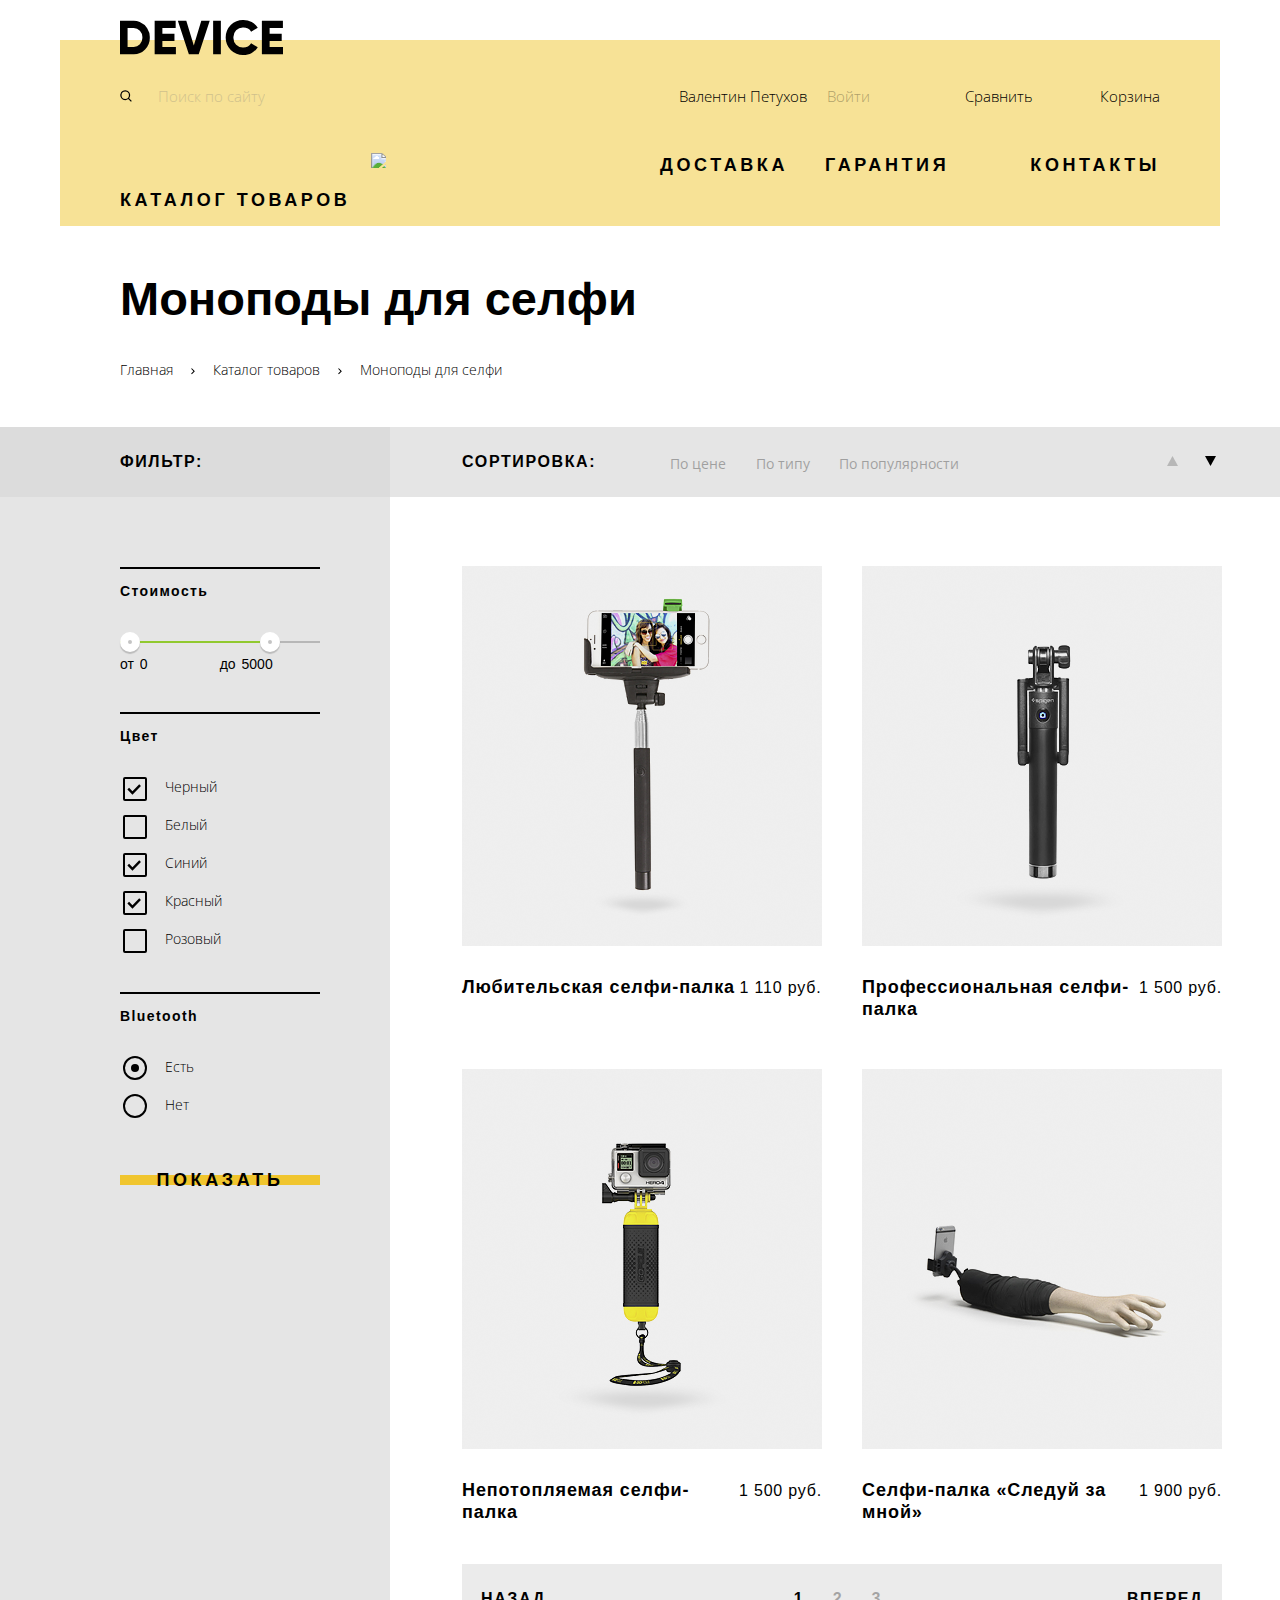
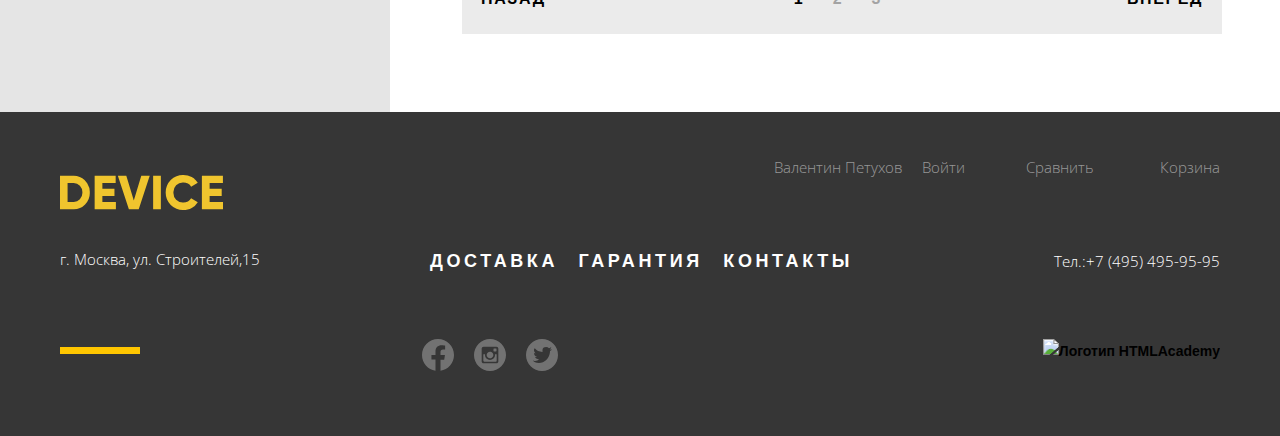
==== catalog.html @ bd1ec711 "Декоративные элементы" ====
<!DOCTYPE html>
<html class="page" lang="ru">
<head>
  <meta charset="UTF-8">
  <title>Catalog</title>
  <link href="https://fonts.googleapis.com/css2?family=Open+Sans:ital,wght@0,300;0,400;0,700;1,300&display=swap"
        rel="stylesheet">
  <link href="http://fonts.fontstorage.com/import/gilroy.css" rel="stylesheet">
  <link rel="stylesheet" href="css/normalize.css">
  <link rel="stylesheet" href="css/style.css">
</head>
<body class="body-page">
<header class="header">
  <a class="header-logo" href="index.html">
    <img class="header-logo-img" src="img/e-logo.svg" width="163" height="35" alt="Логотип магазина «Device»">
  </a>
  <div class="haeder-menu">
    <div class="search-form">
      <img src="img/search.svg" width="12" height="12" alt="">
      <input class="search-form-item text-sign" type="search" placeholder="Поиск по сайту">
    </div>
    <div class="menu-list">
      <a class="menu-link user-come text-sign" href="blank.html">
        <div class="user">
          <img class="header-link-input-pudding" src="img/user.svg" width="8" height="9" alt="">
          <div style="padding-right: 20px">Валентин Петухов</div>
          <div style="opacity: .3">Войти</div>
        </div>
      </a>
      <a class="menu-link compare text-sign" href="#">
        <img class="header-link-pudding" src="img/chart.svg" width="8" height="8" alt="">
        Сравнить
      </a>
      <a class="menu-link trash text-sign" href="#">
        <img class="header-link-pudding" src="img/trash.svg" width="10" height="10" alt="">
        Корзина
      </a>
    </div>
  </div>
  <nav class="nav-header">
    <div class="nav-header-list">
      <div class="navigation-drop-down">
        <div class="hover-drop-down">
          <a class="catalog" href="catalog.html">Каталог товаров</a>
          <input class="plus-image catalog-item" type="image" src="img/plus.svg" width="15" height="15" name="plus"
                 alt="plus button">
        </div>
      </div>
      <div class="navigation">
        <a class="nav-header-list-link delivery-item" href="#">Доставка</a>
        <a class="nav-header-list-link contacts-item" href="#">Гарантия</a>
        <a class="nav-header-list-link" href="#">Контакты</a>
      </div>
    </div>
  </nav>
  <ul class="header-catalog-menu" style="display: none">
    <li><a href="#" class="header-catalog-menu-link vr">Виртуальная реальность</a></li>
    <li><a href="catalog.html" class="header-catalog-menu-link mon-for-self">Моноподы для селфи</a></li>
    <li><a href="#" class="header-catalog-menu-link act-cam">Экшн-камеры</a></li>
    <li><a href="#" class="header-catalog-menu-link fit-br">Фитнес-браслеты</a></li>
    <li><a href="#" class="header-catalog-menu-link sm-cl">Умные часы</a></li>
    <li><a href="#" class="header-catalog-menu-link cuadr">Квадракоптеры</a></li>
  </ul>
</header>
<main>
  <h1 class="sub-title-catalog container">Моноподы для селфи</h1>
  <div class="container">
    <ul class="bread-crumbs">
      <li class="bread-crumbs-list">
        <a class="bread-crumbs-list-link" href="index.html">Главная</a>
      </li>
      <li class="bread-crumbs-list">
        <a class="bread-crumbs-list-link" href="catalog.html">Каталог товаров</a>
      </li>
      <li class="bread-crumbs-list">
        <a class="bread-crumbs-list-link" href="#">Моноподы для селфи</a>
      </li>
    </ul>
  </div>
  <div class="background-filters">
    <div class="filter-flex container">
      <div class="filter-size">
        <h2 class="title-filter">Фильтр:</h2>
      </div>
      <div class="sorting-button">
        <h2 class="title-sorting">СОРТИРОВКА:</h2>
        <div class="sorting">
          <div class="sorting-button-link">
            <button class="button-sorting-item" type="button">По цене</button>
          </div>
          <div class="sorting-button-link indents-sorting-item">
            <button class="button-sorting-item" type="button">По типу</button>
          </div>
          <div class="sorting-button-link">
            <button class="button-sorting-item" type="button">По популярности</button>
          </div>
        </div>
        <div class="button-sort">
          <input class="button-sort-item" type="image" src="img/icon-up-dir.svg" width="18" height="18"
                 name="icon-up-dir" alt="up">
          <input class="button-sort-item" type="image" src="img/icon-down-dir.svg" width="18" height="18"
                 name="icon-down-dir" alt="down">
        </div>
      </div>
    </div>
  </div>
  <div class="card-item">
    <div class="section-sorting container">
      <div class="filter-forms">
        <form method="get" action="https://echo.htmlacademy.ru">
          <fieldset class="filter-item range-style">
            <legend class="border-legend">Стоимость</legend>
            <div class="range-filter">
              <div class="range-controls">
                <div class="scale">
                  <div class="bar"></div>
                </div>
                <div class="toggle toggle-min"></div>
                <div class="toggle toggle-max"></div>
              </div>
              <div class="price-controls">
                <label class="min-price">
                  от <input type="number" name="min-price" value="0">
                </label>
                <label class="max-price">
                  до <input type="number" name="max-price" value="5000">
                </label>
              </div>
            </div>
          </fieldset>
          <fieldset class="filter-item checkbox-style">
            <legend class="border-legend">Цвет</legend>
            <ul class="filter-checkbox-items">
              <li class="filter-option filter-checkbox">
                <input class="visually-hidden filter-input-checkbox filter-input" type="checkbox" name="black"
                       id="filter-black" checked>
                <label class="text-filter-button" for="filter-black">Черный</label>
              </li>
              <li class="filter-option filter-checkbox">
                <input class="visually-hidden filter-input-checkbox filter-input" type="checkbox" name="white"
                       id="filter-white">
                <label class="text-filter-button" for="filter-white">Белый</label>
              </li>
              <li class="filter-option filter-checkbox">
                <input class="visually-hidden filter-input-checkbox filter-input" type="checkbox" name="blue"
                       id="filter-blue" checked>
                <label class="text-filter-button" for="filter-blue">Синий</label>
              </li>
              <li class="filter-option filter-checkbox">
                <input class="visually-hidden filter-input-checkbox filter-input" type="checkbox" name="red"
                       id="filter-red" checked>
                <label class="text-filter-button" for="filter-red">Красный</label>
              </li>
              <li class="filter-option filter-checkbox">
                <input class="visually-hidden filter-input-checkbox filter-input" type="checkbox" name="pink"
                       id="filter-pink">
                <label class="text-filter-button" for="filter-pink">Розовый</label>
              </li>
            </ul>
          </fieldset>
          <fieldset class="filter-item radio-button-style">
            <legend class="border-legend">Bluetooth</legend>
            <ul class="filter-radio-items">
              <li class="filter-option filter-radio">
                <input class="visually-hidden filter-input-radio filter-input" type="radio" name="bluetooth-group"
                       value="having" id="filter-have" checked>
                <label class="text-filter-button" for="filter-have">Есть</label>
              </li>
              <li class="filter-option filter-radio">
                <input class="visually-hidden filter-input-radio filter-input" type="radio" name="bluetooth-group"
                       value="no-having" id="filter-no-have">
                <label class="text-filter-button" for="filter-no-have">Нет</label>
              </li>
            </ul>
          </fieldset>
        </form>
        <button type="submit" class="button-form button" href>Показать</button>
      </div>
      <div>
        <div class="hover">
          <ul class="hover-list">
            <li class="hover-item">
              <div class="img-position">
                <p>
                  <img class="img-hover" src="img/hover1.png" width="360" height="380" alt="">
                </p>
                <div class="button-catalog-position">
                  <button class="button trash-catalog" type="button" name="trash">В корзину</button>
                  <button class="comprison" type="button" name="add-to-comparison">Добавить к сравнению</button>
                </div>
              </div>
              <a href="#">
                <div class="catalog-item-container">
                  <h3 class="hover-titel">Любительская селфи-палка</h3>
                  <span class="hover-price">1 110 руб.</span>
                </div>
              </a>
            </li>
            <li class="hover-item">
              <div class="img-position">
                <p>
                  <img class="img-hover" src="img/hover2.png" width="360" height="380" alt="">
                </p>
                <div class="button-catalog-position">
                  <button class="button trash-catalog" type="button" name="trash">В корзину</button>
                  <button class="comprison" type="button" name="add-to-comparison">Добавить к сравнению</button>
                </div>
              </div>
              <a href="#">
                <div class="catalog-item-container">
                  <h3 class="hover-titel">Профессиональная селфи-палка</h3>
                  <span class="hover-price">1 500 руб.</span>
                </div>
              </a>
            </li>
            <li class="hover-item">
              <div class="img-position">
                <p>
                  <img class="img-hover" src="img/hover3.png" width="360" height="380" alt="">
                </p>
                <div class="button-catalog-position">
                  <button class="button trash-catalog" type="button" name="trash">В корзину</button>
                  <button class="comprison" type="button" name="add-to-comparison">Добавить к сравнению</button>
                </div>
              </div>
              <a href="#">
                <div class="catalog-item-container">
                  <h3 class="hover-titel">Непотопляемая селфи-палка</h3>
                  <span class="hover-price">1 500 руб.</span>
                </div>
              </a>

            </li>
            <li class="hover-item">
              <div class="img-position">
                <p>
                  <img class="img-hover" src="img/hover4.png" width="360" height="380" alt="">
                </p>
                <div class="button-catalog-position">
                  <button class="button trash-catalog" type="button" name="trash">В корзину</button>
                  <button class="comprison" type="button" name="add-to-comparison">Добавить к сравнению</button>
                </div>
              </div>
              <a href="#">
                <div class="catalog-item-container">
                  <h3 class="hover-titel">Селфи-палка «Следуй за мной»</h3>
                  <span class="hover-price">1 900 руб.</span>
                </div>
              </a>
            </li>
          </ul>
        </div>
        <div class="rectangle">
          <button class="rectangle-button first-button" type="button">Назад</button>
          <ul class="nav-list">
            <li class="nav-list-link">
              <a class="nav-list-link-page pagination-item-current" href="">1</a>
            </li>
            <li class="nav-list-link">
              <a class="nav-list-link-page" href="">2</a>
            </li>
            <li class="nav-list-link">
              <a class="nav-list-link-page" href="#">3</a>
            </li>
          </ul>
          <button class="rectangle-button second-button" type="button">Вперед</button>
        </div>
      </div>
    </div>
  </div>
</main>
<footer class="footer">
  <div class="container">
    <div class="footer-cont">
      <a class="footer-img-logo" href="index.html">
        <img class="footer-logo-hover" src="img/e-footer-logo.svg" width="163" height="35"
             alt="Логотип магазина «Device»">
      </a>
      <div class="footer-block-first">
        <div class="footer-link text-sign footer-link-catalog">
          <a class="footer-link-item user-footer" href="blank.html">
            <div class="user">
              <img class="user-footer-img" src="img/footeruser.svg" width="8" height="9" alt="">
              <div style="padding-right: 20px">Валентин Петухов</div>
              <div>Войти</div>
            </div>
          </a>
          <a class="footer-link-item footer-compare" href="#">
            <img class="footer-compare-img" src="img/footerchart.svg" width="8" height="8" alt="">
            Сравнить
          </a>
          <a class="footer-link-item trash-footer" href="#">
            <img class="trash-footer-img" src="img/footertrash.svg" width="10" height="10" alt="">
            Корзина
          </a>
        </div>
      </div>
      <div class="footer-block-second">
         <span class="footer-address text-sign">
      г. Москва, ул. Строителей,15
    </span>
        <nav class="footer-nav">
          <ul class="footer-list">
            <li class="footer-list-item">
              <a class="footer-list-item-link" href="#">ДОСТАВКА</a>
            </li>
            <li class="footer-list-item item-list">
              <a class="footer-list-item-link" href="#">ГАРАНТИЯ</a>
            </li>
            <li class="footer-list-item">
              <a class="footer-list-item-link" href="#">КОНТАКТЫ</a>
            </li>
          </ul>
        </nav>
        <div class="footer-tel text-sign">
          Тел.:<a class="footer-tel" href="tel:+74954959595">+7 (495) 495-95-95</a>
        </div>
      </div>
      <div class="footer-block-third">
        <ul class="footer-social-list">
          <li>
            <a class="footer-social-list-link" href="#">
              <svg class="footer-social-hover" width="32" height="32" viewBox="0 0 32 32" fill="none"
                   xmlns="http://www.w3.org/2000/svg">
                <path d="M31.9973 16C31.9973 7.16267 24.8347 0 15.9987
                0C7.16267 0 0 7.16267 0 16C0 23.984 5.85067 30.6027
                13.4987 31.8027V20.624H9.43733V15.9987H13.4987V12.4747C13.4987
                8.464 15.888 6.24933 19.5413 6.24933C21.292 6.24933
                23.1227 6.56133 23.1227 6.56133V10.4987H21.1067C19.12
                10.4987 18.5 11.732 18.5 12.9973V16H22.9373L22.228
                20.6253H18.5V31.804C26.148 30.604 31.9987 23.9853 31.9987
                16H31.9973Z" fill="white" fill-opacity="0.3"/>
              </svg>
            </a>
          </li>
          <li class="social-indents">
            <a class="footer-social-list-link" href="#">
              <svg class="footer-social-hover" width="32" height="32" viewBox="0 0 32 32" fill="none"
                   xmlns="http://www.w3.org/2000/svg">
                <path d="M21 16C21 17.3261 20.4732 18.5979 19.5355
                19.5355C18.5979 20.4732 17.3261 21 16 21C14.6739
                21 13.4021 20.4732 12.4645 19.5355C11.5268 18.5979
                 11 17.3261 11 16C11 15.715 11.03 15.4367 11.0817
                 15.1667H9.33333V21.8283C9.33333 22.2917 9.70833
                 22.6667 10.1717 22.6667H21.83C22.0521 22.6662
                 22.2649 22.5777 22.4217 22.4205C22.5786 22.2634
                 22.6667 22.0504 22.6667 21.8283V15.1667H20.9183C20.97
                 15.4367 21 15.715 21 16ZM16 19.3333C16.4378 19.3332 16.8714
                 19.2469 17.2759 19.0792C17.6803 18.9116 18.0478 18.6659
                 18.3574 18.3562C18.6669 18.0465 18.9124 17.6789 19.0799
                 17.2743C19.2473 16.8698 19.3334 16.4362 19.3333
                 15.9983C19.3332 15.5605 19.2469 15.1269 19.0792
                 14.7225C18.9116 14.318 18.6659 13.9505 18.3562
                 13.641C18.0465 13.3314 17.6789 13.0859 17.2743
                 12.9185C16.8698 12.751 16.4362 12.6649 15.9983
                 12.665C15.1141 12.6652 14.2661 13.0167 13.641
                 13.6421C13.0158 14.2676 12.6648 15.1157 12.665
                 16C12.6652 16.8843 13.0167 17.7322 13.6421 18.3574C14.2676
                 18.9825 15.1157 19.3336 16 19.3333ZM20 12.5H21.9983C22.1311
                 12.5 22.2584 12.4474 22.3525 12.3537C22.4465 12.2599 22.4996
                  12.1328 22.5 12V10.0017C22.5 9.86862 22.4471 9.74102
                  22.3531 9.64693C22.259 9.55285 22.1314 9.5 21.9983
                  9.5H20C19.8669 9.5 19.7393 9.55285 19.6453 9.64693C19.5512
                  9.74102 19.4983 9.86862 19.4983 10.0017V12C19.5 12.275
                  19.725 12.5 20 12.5ZM16 0C11.7565 0 7.68687 1.68571 4.68629
                   4.68629C1.68571 7.68687 0 11.7565 0 16C0 20.2435 1.68571
                   24.3131 4.68629 27.3137C7.68687 30.3143 11.7565 32 16
                   32C18.1012 32 20.1817 31.5861 22.1229 30.7821C24.0641
                   29.978 25.828 28.7994 27.3137 27.3137C28.7994 25.828
                   29.978 24.0641 30.7821 22.1229C31.5861 20.1817 32 18.1012
                    32 16C32 13.8989 31.5861 11.8183 30.7821 9.87706C29.978
                    7.93586 28.7994 6.17203 27.3137 4.68629C25.828 3.20055
                    24.0641 2.022 22.1229 1.21793C20.1817 0.413852 18.1012
                    0 16 0ZM24.3333 22.4817C24.3333 23.5 23.5 24.3333 22.4817
                     24.3333H9.51833C8.5 24.3333 7.66667 23.5 7.66667
                     22.4817V9.51833C7.66667 8.5 8.5 7.66667 9.51833
                     7.66667H22.4817C23.5 7.66667 24.3333 8.5 24.3333
                     9.51833V22.4817Z" fill="white" fill-opacity="0.3"/>
              </svg>
            </a>
          </li>
          <li>
            <a class="footer-social-list-link" href="#">
              <svg class="footer-social-hover" width="32" height="32" viewBox="0 0 32 32" fill="none"
                   xmlns="http://www.w3.org/2000/svg">
                <path d="M16 32C13.8333 32 11.7604 31.5781
                9.78125 30.7344C7.80208 29.8906 6.09896 28.7552
                4.67188 27.3281C3.24479 25.901 2.10938 24.1979
                1.26562 22.2188C0.421875 20.2396 0 18.1667 0 16C0
                13.8333 0.421875 11.7604 1.26562 9.78125C2.10938
                7.80208 3.24479 6.09896 4.67188 4.67188C6.09896
                3.24479 7.80208 2.10938 9.78125 1.26562C11.7604
                0.421875 13.8333 0 16 0C18.1667 0 20.2396 0.421875
                22.2188 1.26562C24.1979 2.10938 25.901 3.24479
                27.3281 4.67188C28.7552 6.09896 29.8906 7.80208
                30.7344 9.78125C31.5781 11.7604 32 13.8333 32
                16C32 18.1667 31.5781 20.2396 30.7344
                22.2188C29.8906 24.1979 28.7552 25.901 27.3281
                27.3281C25.901 28.7552 24.1979 29.8906 22.2188
                 30.7344C20.2396 31.5781 18.1667 32 16 32ZM25.4062
                  8C25.2812 8.0625 25.0938 8.17708 24.8438
                  8.34375L24.2344 8.75L23.6562 9.0625L23
                  9.28125C22.2292 8.42708 21.2812 8
                  20.1562 8C17.7188 8 16.5 9.02083
                  16.5 11.0625V12.9062C13.1458 12.7396 10.5729
                  11.5104 8.78125 9.21875C8.26042 9.76042 8
                  10.3542 8 11C8 12.375 8.51042 13.4167 9.53125
                  14.125C9.40625 14.125 9.22917 14.1354 9
                  14.1562C8.77083 14.1771 8.58854 14.1771
                  8.45312 14.1562C8.31771 14.1354 8.16667
                  14.0833 8 14C8 14.9583 8.25521 15.7552 8.76562
                  16.3906C9.27604 17.026 9.97917 17.4375 10.875
                  17.625C10.6667 17.875 10.375 18 10 18C9.66667
                  18 9.375 17.9062 9.125 17.7188C9.125 18.5312
                  9.51562 19.1615 10.2969 19.6094C11.0781 20.0573
                  11.9583 20.2917 12.9375 20.3125C12.5625 20.875
                  12.0156 21.2969 11.2969 21.5781C10.5781 21.8594
                  9.8125 22 9 22C8.70833 22 8.30729 21.9271
                  7.79688 21.7812C7.28646 21.6354 7.02083 21.5625
                  7 21.5625C7.33333 22.2292 8.01562 22.8021 9.04688
                   23.2812C10.0781 23.7604 11.3854 24 12.9688
                   24C14.3646 24 15.6667 23.7552 16.875
                   23.2656C18.0833 22.776 19.1146 22.125
                   19.9688 21.3125C20.8229 20.5 21.5573 19.5729
                   22.1719 18.5312C22.7865 17.4896 23.2448 16.4115
                    23.5469 15.2969C23.849 14.1823 24 13.0833 24
                    12C24 11.9583 24.125 11.8698 24.375
                    11.7344C24.625 11.599 24.9167 11.4167 25.25
                    11.1875C25.5833 10.9583 25.8333 10.7188 26
                    10.4688C24.875 10.4688 24.125 10.4896 23.75
                    10.5312C24.4792 10.0938 25.0312 9.25 25.4062 8Z"
                      fill="white" fill-opacity="0.3"/>
              </svg>
            </a>
          </li>
        </ul>
        <a class="footer-academy-logo" href="https://htmlacademy.ru/intensive/htmlcss">
          <img src="img/logohtml.svg" width="27" height="34" alt="Логотип HTMLAcademy">
        </a>
      </div>
    </div>
  </div>
</footer>
</body>
</html>
---- css/style.css ----
:root {
  --special-yellow: #f7e296;
  --special-yellow-dark: #f0c52e;
  --special-yellow-light: #f7e296;
  --basic-black: #000;
  --basic-dark: #363636;
  --basic-grey-light: #e5e5e5;
  --basic-white: #fff;
  --filter-color: #DCDCDC;
  --rectangle-color: #EBEBEB;
  --special-green: #91C92F;
  --toggle-point-color: #C4C4C4;
  --form-color: #F2F2F2;
  --black-bar: rgba(0, 0, 0, 0.2);
  --serch-form-rgba: rgba(0, 0, 0, 0.3);
  --activ-button-rgba: rgba(0, 0, 0, 0.3);
  --box-shadow-toggle: rgba(0, 0, 0, 0.18);
  --footer-link-rgba: rgba(255, 255, 255, 0.7);
  --bodu-bg: var(--basic-white);
  --header-color: var(--special-yellow);
}

body {
  min-width: 1160px;
  font-family: "Gilroy", Arial, sans-serif;
  font-size: 14px;
  line-height: 24px;
  font-weight: 700;
  color: var(--basic-black);
  background-color: var(--bodu-bg);
}

a {
  text-decoration: none;
  color: var(--basic-black);
}

p, h1, h2, legend {
  cursor: default;
}

li {
  list-style-type: none;
}

.page {
  height: 100%;
}

.body-page {
  min-height: 100%;
  display: grid;
  grid-template-rows: min-content 1fr min-content;
  align-content: start;
}

.visually-hidden {
  position: absolute;
  width: 1px;
  height: 1px;
  margin: -1px;
  border: 0;
  padding: 0;
  white-space: nowrap;
  clip-path: inset(100%);
  clip: rect(0 0 0 0);
  overflow: hidden;
}

.header {
  display: flex;
  flex-direction: column;
  position: relative;
  width: 1160px;
  height: 186px;
  margin: 40px auto 0;
  background-color: var(--header-color);
}

.haeder-menu {
  display: flex;
  padding: 44px 60px 45px 60px;
}

.search-form {
  margin-right: auto;
  transition: border .2s, opacity .2s;
}


.menu-list {
  display: flex;
  min-width: 500px;
}

.search-form-item {
  color: var(--serch-form-rgba);
  position: relative;
  border: 0;
  background: transparent;
  opacity: .3;
  outline: none;
  padding-left: 22px;
  transition: opacity .2s;
}

.search-form-item:hover {
  opacity: .6;
}

.user-come {
  position: relative;
  margin-right: auto;
}

.user {
  display: flex;
}

.compare {
  position: relative;
}


.trash {
  position: relative;
  margin-left: 41px;
}

.header ul {
  padding: 0;
}

.header-catalog-menu {
  position: relative;
  z-index: 4;
  width: 1160px;
  height: 146px;
  background-color: var(--special-yellow);
}

.header-catalog-menu::before {
  content: "";
  position: absolute;
  width: 1160px;
  height: 146px;
  z-index: 2;
  background: var(--special-yellow);
}

.navigation-drop-down {
  margin-right: auto;
}

.hover-drop-down {
  transition: opacity .2s;
}

.hover-drop-down:hover {
  opacity: .6;
}

.hover-drop-down:active {
  opacity: .3;
}

.navigation {
  display: flex;
  min-width: 500px;
}

.delivery-item {
  margin-right: 37px;
}

.contacts-item {
  margin-right: auto;
}

.haeder-menu {
  font-family: "Open Sans", sans-serif;
  font-size: 15px;
  font-weight: normal;
}

.header-logo-img {
  padding: 0;
  position: absolute;
  top: -20px;
  left: 60px;
  transition: opacity .2s;
}

.header-link-input-pudding {
  padding-top: 9px;
  padding-right: 11px;
}

.header-link-pudding {
  padding-right: 12px;
}

.plus-image {
  outline: none;
}

.header-catalog-menu-link {
  font-family: "Open Sans", sans-serif;
  font-size: 15px;
  font-weight: 300;
  line-height: 20px;
  transition: opacity .2s;
}

.header-catalog-menu-link:hover {
  opacity: .6;
}

.header-catalog-menu-link:active {
  opacity: .3;
}

.vr {
  position: absolute;
  width: 179px;
  height: 16px;
  left: 60px;
  top: 12px;
  z-index: 3;
}

.mon-for-self {
  position: absolute;
  width: 154px;
  height: 16px;
  left: 60px;
  top: 48px;
  z-index: 3;
}

.act-cam {
  position: absolute;
  width: 97px;
  height: 16px;
  left: 60px;
  top: 84px;
  z-index: 3;
}

.fit-br {
  position: absolute;
  width: 125px;
  height: 16px;
  left: 300px;
  top: 12px;
  z-index: 3;
}

.sm-cl {
  position: absolute;
  width: 86px;
  height: 16px;
  left: 300px;
  top: 48px;
  z-index: 3;
}

.cuadr {
  position: absolute;
  width: 104px;
  height: 16px;
  left: 486px;
  top: 12px;
  z-index: 3;
}

.nav-header-list-link {
  font-size: 18px;
  font-weight: 800;
  text-transform: uppercase;
  letter-spacing: 0.2em;
  transition: opacity .2s;
}

.nav-header-list {
  display: flex;
  font-size: 18px;
  padding: 0 60px 0 60px;
}

.catalog {
  font-size: 18px;
  font-weight: 800;
  text-transform: uppercase;
  letter-spacing: 0.2em;
  padding: 0;
  margin-right: 16px;
}

.container {
  width: 1160px;
  margin: 0 auto 0 auto;
  padding: 0;
}

.slider-prodect-item {
  margin: 0;
  padding: 0;
}

.slider-prodect-item::before {
  content: "";
  position: absolute;
  width: 1160px;
  height: 114px;
  z-index: -1;
  background: var(--special-yellow);
}

.slider-product-img {
  padding: 0;
}

.slider-product-list-page1 {
  display: grid;
  grid-template-columns: 1fr 1fr;
  margin: 0 47px 20px 89px;
  padding: 0;
}


.slider-product-img-container1 {
  width: 384px;
  height: 486px;
}

.slider-product-text-container1 {
  padding-top: 24px;
  width: 500px;
  height: 464px;
}

.slider-product-background-img-1 {
  background: url("../img/01.svg") no-repeat 100% 3%;
}

.slider-product-background-img-2 {
  background: url("../img/02.svg") no-repeat 96% 3%;
}

.slider-product-background-img-3 {
  background: url("../img/03.svg") no-repeat 90% 3%;
}

.slider-product-list-page2 {
  display: grid;
  grid-template-columns: 1fr 1fr;
  margin: 0 47px 20px 120px;
  padding: 0;
}

.slider-product-img-container2 {
  width: 345px;
  height: 485px;
}

.slider-product-text-container2 {
  padding-top: 24px;
  width: 513px;
  height: 463px;
}

.slider-product-list-page3 {
  display: grid;
  grid-template-columns: 1fr 1fr;
  margin: auto;
  padding: 0;
}

.slider-product-img-container3 {
  width: 526px;
  height: 334px;
  padding: 70px 0 73px 30px;
}

.slider-product-text-container3 {
  width: 495px;
  height: 463px;
  padding: 27px 41px 20px 20px;
}

.slider-button-link {
  display: flex;
  align-content: stretch;
  align-items: baseline;
  padding: 0;
  margin: 0;
}

/*first slider button*/

.toggle-left {
  display: flex;
  position: relative;
  margin-left: 180px;
  width: 72px;
  padding: 0;
}

.slider-option {
  padding-left: 26px;
}

.slider-option:first-child {
  padding-left: 0;
}

.slider-option label {
  position: relative;
  display: block;
  cursor: pointer;
}

.slider-product-toggle + label::before {
  content: "";
  position: absolute;
  top: -13px;
  width: 12px;
  height: 12px;
  border: 1px solid var(--basic-black);
  border-radius: 50%;
}

.slider-product-toggle:checked + label::after {
  content: "";
  position: absolute;
  top: -10px;
  right: -11px;
  width: 6px;
  height: 6px;
  border: 1px solid var(--basic-black);
  border-radius: 50%;
}


.slider-product-title {
  margin-top: 52px;
}

.slider-product-text-container1::before {
  content: "";
  position: absolute;
  margin: 0 0 52px 0;
  width: 100px;
  height: 7px;
  background-color: var(--basic-white);
  z-index: -1;
}

.slider-product-text-container2::before {
  content: "";
  position: absolute;
  margin: 0 0 52px 0;
  width: 100px;
  height: 7px;
  background-color: var(--basic-white);
  z-index: -1;
}

.slider-product-text-container3::before {
  content: "";
  position: absolute;
  margin: 0 0 52px 0;
  width: 100px;
  height: 7px;
  background-color: var(--basic-white);
  z-index: -1;
}

.slider-product-link {
  display: block;
  text-align: center;
  width: 220px;
  padding: 0;
  margin: 0;
}

.text-indents {
  line-height: 20px;
  padding-top: 15px;
  padding-bottom: 45px;
}


.table {
  padding-right: 65px;
  padding-bottom: 15px;
}

.table-last {
  padding-bottom: 15px;
}

.slider-product-table {
  padding-top: 60px;
}

.slider-product-table-heding {
  font-size: 13px;
  line-height: 15px;
  font-weight: 300;
  letter-spacing: 0.1em;
}

.slider-product-table-spec {
  font-size: 36px;
  line-height: 42px;
  font-weight: 300;
  letter-spacing: 0.1em;
}


.popular-list {
  display: grid;
  grid-template-columns: repeat(6, 1fr);
  column-gap: 40px;
  margin: 0;
  padding: 90px 0 4px 0;
  list-style: none;
}

.popular-item {
  width: 160px;
}

.services {
  background: linear-gradient(to bottom, var(--basic-white) 115px, var(--basic-grey-light) 115px, var(--basic-grey-light) 228px);
}

.slider-services {
  margin: 49px 0 90px 0;
}

.slider-services-item {
  display: flex;
  flex-direction: row;
  position: relative;
  min-height: 403px;
  margin: 0;
  padding: 0;
}

.slider-button {
  display: flex;
  align-items: self-start;
  flex-direction: column;
  min-width: 277px;
  margin-right: auto;
  background: url("../img/rectangle12.svg") no-repeat top right;
}

.slider-services-text {
  padding-top: 86px;
  padding-left: 116px;
  width: 495px;
}

.slider-services-image {
  margin-top: 86px;
  margin-left: auto;
}

.text-sign {
  font-family: "Open Sans", sans-serif;
  font-size: 15px;
  font-weight: 300;
}

.slider-text-style {
  margin: 0;
  padding-top: 40px;
  line-height: 28px;
  letter-spacing: 0.1em;
}

.slider-services-slid {
  display: flex;
  flex-direction: row;
  justify-content: space-between;
  margin-left: auto;
  width: 919px;
}

.slider-services-button {
  font-size: 18px;
  width: 160px;
  font-weight: 800;
  line-height: 22px;
  text-transform: uppercase;
  letter-spacing: 0.2em;
  border: 0;
  background: url("../img/rectangle.svg") no-repeat center;
  background-size: 100%;
  transition: background .2s, color .2s;
  cursor: pointer;
  outline: none;
}

.slider-services-button:hover {
  background-color: var(--special-yellow-dark);
}

.slider-button-first {
  position: absolute;
  top: 104px;
}

.checked-slider-button-first,
.checked-slider-button-first:hover,
.checked-slider-button-first:focus,
.checked-slider-button-first:active {
  color: var(--special-yellow);
  width: 277px;
  height: 40px;
  text-align: left;
  padding-left: 19px;
  background-color: var(--basic-black);
  font-size: 18px;
  font-weight: 800;
  line-height: 22px;
  text-transform: uppercase;
  letter-spacing: 0.2em;
  border: 0;
  cursor: pointer;
}

.checked-slider-button-second,
.checked-slider-button-second:hover,
.checked-slider-button-second:focus,
.checked-slider-button-second:active {
  color: var(--special-yellow);
  width: 277px;
  height: 40px;
  text-align: left;
  padding-left: 24px;
  background-color: var(--basic-black);
  font-size: 18px;
  font-weight: 800;
  line-height: 22px;
  text-transform: uppercase;
  letter-spacing: 0.2em;
  border: 0;
  cursor: pointer;
}

.checked-slider-button-third,
.checked-slider-button-third:hover,
.checked-slider-button-third:focus,
.checked-slider-button-third:active {
  color: var(--special-yellow);
  width: 277px;
  height: 40px;
  text-align: left;
  padding-left: 38px;
  background-color: var(--basic-black);
  font-size: 18px;
  font-weight: 800;
  line-height: 22px;
  text-transform: uppercase;
  letter-spacing: 0.2em;
  border: 0;
  cursor: pointer;
}

.slider-button-second {
  position: absolute;
  top: 165px;
}

.slider-button-third {
  position: absolute;
  top: 227px;
}

.popular-img {
  margin-bottom: 30px;
  width: 160px;
  height: 160px;
  background-color: var(--special-yellow-light);
  background-repeat: no-repeat;
  background-position: center;
  transition: background-color .2s, fill-opacity .2s;
}

.popular-img:hover {
  background-color: var(--special-yellow-dark);
}

.popular-img:active path {
  fill-opacity: .3;
}

.list-popular-text {
  font-size: 18px;
  line-height: 22px;
  font-weight: 800;
  transition: opacity .2s;
}

.list-popular-text:active {
  opacity: .3;
}

.partners-img {
  width: 260px;
  height: 100px;
}

.partners-list {
  display: grid;
  grid-template-columns: repeat(4, 1fr);
  column-gap: 40px;
  margin: 0 0 90px 0;
  padding: 0;
  list-style: none;
}


.dji {
  background-image: url("../img/logotypes1.png");
  transition: background-image .2s;
}

.dji:hover {
  background-image: url("../img/dji-hover.png");
}

.sp_adgets {
  background-image: url("../img/logotypes2.png");
  transition: background-image .2s;
}

.sp_adgets:hover {
  background-image: url("../img/sp-adgets-hover.png");
}

.go-pro {
  background-image: url("../img/logotypes3.png");
  transition: background-image .2s;
}

.go-pro:hover {
  background-image: url("../img/go-pro-hover.png");
}

.vivi {
  background-image: url("../img/logotypes4.png");
  transition: background-image .2s;
}

.vivi:hover {
  background-image: url("../img/vive-hover.png");
}

.button {
  font-size: 18px;
  font-weight: 800;
  line-height: 22px;
  text-transform: uppercase;
  letter-spacing: 0.2em;
  border: 0;
  background: url("../img/rectangle.svg") no-repeat center;
  background-size: 100%;
  transition: background-color .2s, color .2s;
  outline: none;
  cursor: pointer;
}

.button:hover {
  background-color: var(--special-yellow-dark);
}

.button:active {
  color: var(--activ-button-rgba);
  background-color: var(--special-yellow-dark);
}

.section-wrapper {
  background-color: var(--basic-grey-light);
}

.sub-title {
  font-size: 47px;
  line-height: 58px;
  font-weight: 800;
  margin: 0;
}

.about-title {
  letter-spacing: 0.2em;
  margin-top: 50px;
  margin-bottom: 50px;
}

.slider-services-title {
  letter-spacing: 0.2em;
}

.about-list-text {
  padding: 60px 0 67px 32px;
}

.about-list-text-item {
  position: relative;
  font-family: Gilroy;
  font-style: normal;
  font-weight: 800;
  font-size: 16px;
  line-height: 28px;
  padding-bottom: 20px;
}

.about-list-text-item::before {
  content: "";
  position: absolute;
  top: 12px;
  left: -32px;
  width: 8px;
  height: 8px;
  border: 2px solid var(--basic-grey-light);
  box-sizing: border-box;
  border-radius: 50%;
}

.about-list-text-item:last-child {
  padding-bottom: 0;
}

.button-about {
  width: 260px;
  height: 22px;
  text-align: center;
  font-size: 18px;
  font-weight: 800;
  line-height: 22px;
  text-transform: uppercase;
  letter-spacing: 0.2em;
  border: 0;
  background: url("../img/about-button.svg") no-repeat center;
  transition: background-color .2s, color .2s;
  outline: none;
  cursor: pointer;
}

.button-about:hover {
  background-color: var(--special-yellow-dark);
}

.button-about:active {
  color: var(--activ-button-rgba);
  background-color: var(--special-yellow-dark);
}

.map {
  width: 560px;
  height: 222px;
  margin: 40px 0 85px 0;
  background: url("../img/map.png");
}

.trash-catalog {
  width: 200px;
}

.info {
  display: grid;
  grid-template-columns: 1fr 1fr;
  column-gap: 127px;
  margin-bottom: 86px;
}

.about {
  width: 473px;
  height: 580px;
  padding: 0;
  background: url("../img/blackline.svg") no-repeat top left;
}

.about ul {
  margin: 0;
}

.about p {
  margin: 0;
}

.contacts {
  width: 560px;
  height: 580px;
  padding: 0;
  background: url("../img/blackline.svg") no-repeat top left;
}

.contacts p {
  margin: 0;
}

.indent {
  padding-top: 40px;
}

.line-height-about {
  line-height: 28px;
}

.footer {
  height: 324px;
  background-color: var(--basic-dark);
}

.footer-cont {
  position: relative;
  margin: 0;
  padding: 0;
  width: 1160px;
}

.footer-link-item {
  color: var(--footer-link-rgba);
  transition: opacity .2s;
}

.user-footer {
  margin-right: auto;
}

.user-footer-img {
  padding-top: 9px;
  padding-right: 11px;
}

.footer-compare-img {
  padding-right: 11px;
}

.trash-footer {
  margin-left: 40px;
}

.trash-footer-img {
  padding-right: 12px;
}

.footer-address {
  color: var(--basic-white);
  line-height: 20px;
  height: 20px;
}

.footer-block-first {
  display: flex;
  height: 20px;
  padding-top: 43px;
  align-content: flex-end;
}

.footer-block-second {
  display: flex;
  padding-top: 74px;
}

.footer-block-third {
  display: flex;
  justify-content: flex-end;
  padding-top: 66px;
  background: url("../img/yellow-line.svg") no-repeat 0% 75%;
}

.footer-link {
  display: flex;
  margin-left: auto;
  min-width: 325px;
}

.item-list,
.social-indents {
  margin-left: auto;
  margin-right: auto;
}

.footer-compare {
  margin-left: 38px;
}

.footer-img-logo {
  height: 35px;
}

.footer-logo-hover {
  position: absolute;
  top: 63px;
  transition: opacity .2s;
}

.img-hover {
  position: relative;
  z-index: 3;
  transition: z-index .2s;
}

.img-hover:hover {
  z-index: 1;
}

.img-position {
  position: relative;
  transition: opacity .2s;
}

.img-position p {
  height: 380px;
}

.img-position:hover {
  opacity: .7;
}

.button-catalog-position {
  position: absolute;
  z-index: 2;
  top: 180px;
  left: 77px;
  bottom: 138px;
  display: flex;
  flex-direction: column;
  align-items: center;
  transition: z-index .2s;
  opacity: 2;
}

.button-catalog-position:hover {
  z-index: 4;
}

.comprison {
  font-family: "Open Sans", sans-serif;
  font-size: 13px;
  line-height: 18px;
  font-weight: 300;
  letter-spacing: 0.1em;
  padding-top: 22px;
  border: 0;
  background: transparent;
  outline: none;
  cursor: pointer;
}


.catalog-item-container {
  display: flex;
  align-content: baseline;
  width: 361px;
  padding-top: 30px;
}

.footer-nav {
  margin: 0 auto 0 170px;
}

.footer-list {
  display: flex;
  list-style: none;
  padding: 0;
  width: 423px;
  height: 22px;
}

.footer-nav ul {
  margin-top: 0;
  margin-bottom: 0;
}

.footer-social-hover {
  transition: fill-opacity .3s;
}

.footer-social-hover:hover path,
.footer-social-hover:focus path {
  fill-opacity: 0.6;
}

.footer-social-hover:active path {
  fill-opacity: .1;
}

.footer-link-catalog {
  opacity: .7;
}

.footer-social-list {
  display: flex;
  list-style: none;
  width: 136px;
  margin: 0;
  padding: 0;
}

.footer-list-item-link {
  color: var(--basic-white);
  letter-spacing: 0.2em;
  padding: 0;
  font-size: 18px;
  min-width: 111px;
  transition: opacity .2s;
}

.footer-tel {
  color: var(--basic-white);
}

.footer-academy-logo {
  padding-left: 485px;
  transition: opacity .2s;

}

.form-about {
  font-size: 18px;
  line-height: 22px;
  font-weight: 800;
}

.button-submit {
  border: 0;
  background: transparent;
}

/* Breadcrumbs */

.bread-crumbs {
  display: flex;
  margin: 0;
  padding: 0 0 45px 60px;
}

.bread-crumbs li {
  position: relative;
  margin-right: 40px;
}

.bread-crumbs li::after {
  content: url("../img/bread-crumbs.svg");
  padding-left: 18px;
  position: absolute;
}

.bread-crumbs li:last-child {
  margin-right: 0;
}

.bread-crumbs li:last-child::after {
  display: none;
}

.bread-crumbs-list-link {
  font-family: "Open Sans", sans-serif;
  font-weight: 300;
  font-size: 14px;
  line-height: 19px;
  transition: opacity .2s;
}

.sorting-button {
  display: flex;
  background-color: var(--basic-grey-light);
  margin: 25px 0 25px 72px;
  width: 760px;
}

.sorting {
  display: flex;
  margin-left: 74px;
  margin-right: auto;
  width: 289px;
}

.indents-sorting-item {
  margin-right: auto;
  margin-left: auto;
}

.button-vector {
  background-color: var(--basic-grey-light);
}

.title-sorting {
  font-weight: 800;
  font-size: 16px;
  line-height: 20px;
  text-transform: uppercase;
  letter-spacing: 0.1em;
  margin: 0;
}

.title-filter {
  font-weight: 800;
  font-size: 16px;
  line-height: 20px;
  text-transform: uppercase;
  letter-spacing: 0.1em;
  margin: 0;
  padding: 25px 0 25px 60px;
}

.button-sorting-item {
  font-family: "Open Sans", sans-serif;
  font-weight: normal;
  font-size: 14px;
  line-height: 19px;
  border: 0;
  padding: 0;
  background-color: var(--basic-grey-light);
  outline: none;
  opacity: 0.3;
  transition: opacity .2s;
}

.button-sort-item {
  outline: none;
}

.button-sort-item:nth-child(2n) {
  margin-left: 16px;
}

.sub-title-catalog {
  font-size: 47px;
  line-height: 58px;
  font-weight: 800;
  padding-top: 44px;
  padding-left: 120px;
  padding-bottom: 30px;
}

.hover-price {
  padding-top: 3px;
  font-size: 16px;
  font-weight: 300;
  line-height: 18px;
  letter-spacing: 0.05em;
  width: 85px;
  height: 18px;
  align-content: baseline;
  text-align: center;
}

.hover-titel {
  font-weight: 800;
  font-size: 18px;
  line-height: 22px;
  letter-spacing: 0.05em;
  width: 276px;
  margin: 0;
}

.rectangle {
  display: flex;
  width: 760px;
  height: 70px;
  margin: 40px 0 78px 72px;
  background-color: var(--rectangle-color);
}

.first-button {
  margin-right: auto;
}

.second-button {
  margin-left: auto;
}

.nav-list {
  display: flex;
  justify-content: space-between;
  width: 85px;
  padding: 0;
  margin-top: auto;
  margin-bottom: auto;
}

.rectangle-button {
  display: block;
  padding: 10px 19px;
  font-size: 16px;
  line-height: 20px;
  font-weight: 800;
  text-transform: uppercase;
  border: 0;
  letter-spacing: 0.1em;
  background-color: var(--rectangle-color);
  cursor: pointer;
}

.nav-list-link-page {
  display: block;
  padding: 25px 30px;
  font-size: 16px;
  line-height: 20px;
  font-weight: 800;
  opacity: 0.3;
  transition: opacity .2s;
}

.pagination-item-current,
.pagination-item-current:hover,
.pagination-item-current:focus,
.pagination-item-current:active {
  opacity: 1;
}

.nav-list-link-page:first-child {
  padding-left: 0;
}

.filter-size {
  height: 70px;
  width: 331px;
  background-color: var(--filter-color);
}

.filter-forms {
  width: 200px;
  padding-right: 70px;
  padding-left: 60px;
  background-color: var(--basic-grey-light);
}

.background-filters {
  height: 70px;
  background-image: linear-gradient(to right, var(--filter-color) 0px, var(--filter-color) 29.3%, var(--basic-grey-light) 29.3%, var(--basic-grey-light) 100%);
}

.filter-flex {
  display: flex;
}

.card-item {
  background-image: linear-gradient(to right, var(--basic-grey-light) 0px, var(--basic-grey-light) 29.3%, var(--basic-white) 29.3%, var(--basic-white) 100%);
}

.hover-list {
  margin: 0;
}

.hover-list p {
  margin: 0;
}

.section-sorting {
  display: flex;
  flex-direction: row;
}

.hover-list {
  display: flex;
  flex-wrap: wrap;
  padding: 0;
  width: 760px;
  margin: 69px 0 0 72px;
}

.hover-item {
  width: 360px;
  height: 455px;
}

.hover-item:nth-child(2n) {
  margin-right: 0;
  padding-bottom: 48px;
}

.hover-item:nth-child(1) {
  padding-bottom: 48px;
}

.hover-item:nth-child(2n) {
  padding-left: 40px;
}

.hover-item:last-child {
  padding-bottom: 0;
}

.button-form {
  width: 100%;
}

.header-logo-img:hover {
  opacity: .6;
}

.header-logo-img:active {
  opacity: .3;
}

.footer-logo-hover:hover {
  opacity: .6;
}

.footer-logo-hover:active {
  opacity: .3;
}

.nav-header-list-link:hover {
  opacity: .6;
}

.nav-header-list-link:active {
  opacity: .3;
}

.footer-list-item-link:hover {
  opacity: .6;
}

.footer-list-item-link:active {
  opacity: .3;
}

.menu-link:hover {
  opacity: .6;
}

.menu-link:active {
  opacity: .3;
}

.footer-link-item:hover {
  opacity: .6;
}

.footer-link-item:active {
  opacity: .3;
}

.footer-academy-logo:hover {
  opacity: .6;
}

.footer-academy-logo:active {
  opacity: .3;
}

.nav-list-link-page:hover {
  opacity: .6;
}

.nav-list-link-page:active {
  opacity: 1;
}

.bread-crumbs-list-link:hover {
  opacity: .6;
}

.bread-crumbs-list-link:active {
  opacity: .3;
}

.button-sorting-item:hover {
  opacity: .6;
}

.button-sorting-item:active {
  opacity: 1;
}

/*filter rectangle*/

.filter-item {
  margin: 0;
  padding: 0;
  border: none;
  left: 0;
  right: 0;
}

.range-style {
  margin-top: 70px;
}

.checkbox-style {
  margin-top: 44px;
}

.radio-button-style {
  margin-top: 25px;
}

.border-legend {
  width: 100%;
  border-top: 2px solid var(--basic-black);
  padding-top: 14px;
  border-right: none;
  border-left: none;
  border-bottom: none;
}


.filter-item legend {
  font-style: normal;
  font-weight: 800;
  font-size: 14px;
  line-height: 17px;
  letter-spacing: 0.1em;
}

.range-filter {
  width: 200px;
  margin-top: 30px;
}

.range-controls {
  position: relative;
  height: 11px;
  padding-top: 11px;
  background-color: var(--basic-grey-light);
}

.range-controls .scale {
  height: 2px;
  background: var(--black-bar);
}

.range-controls .bar {
  width: 70%;
  height: 2px;
  background: var(--special-green);
}

.range-controls .toggle {
  position: absolute;
  top: 2px;
  left: 0;
  width: 4px;
  height: 4px;
  padding: 0;
  border: 8px solid var(--basic-white);
  background-color: var(--toggle-point-color);
  border-radius: 50%;
  box-shadow: 0 2px 1px 0 var(--box-shadow-toggle);
  cursor: pointer;
}

.range-controls .toggle-min {
  left: 0;
}

.range-controls .toggle-max {
  left: 140px;
}

.price-controls {
  height: 16px;
}

.price-controls label {
  font-style: normal;
  font-weight: 300;
  font-size: 14px;
  line-height: 16px;
}

.price-controls input {
  font-family: inherit;
  font-size: inherit;
  width: 74px;
  text-align: left;
  color: var(--basic-black);
  border: none;
  background: var(--basic-grey-light);
  margin-bottom: 38px;
}

/*radio button filter*/

.filter-option {
  margin-bottom: 19px;
  padding-left: 45px;
}

.filter-option label {
  position: relative;
  display: block;
  cursor: pointer;
  user-select: none;
}

.slider-product-toggle {
  font-weight: 300;
  font-size: 36px;
  line-height: 42px;
}

.filter-radio-items {
  padding: 32px 0 35px 0;
  margin: 0;
}

.text-filter-button {
  font-family: Open Sans;
  font-style: normal;
  font-weight: 300;
  font-size: 14px;
  line-height: 19px;
}

.filter-input-radio + label::before {
  content: "";
  position: absolute;
  left: -42px;
  top: -1px;
  width: 20px;
  height: 20px;
  border: 2px solid var(--basic-black);
  border-radius: 50%;
}

.filter-input-radio:checked + label::after {
  content: "";
  position: absolute;
  top: 7px;
  left: -34px;
  width: 8px;
  height: 8px;
  background-color: var(--basic-black);
  border-radius: 50%;
}

/*checkbox*/

.filter-input-checkbox + label::before {
  content: "";
  position: absolute;
  left: -42px;
  top: 0;
  width: 20px;
  height: 20px;
  border: 2px solid var(--basic-black);
  border-radius: 2px;
  transition: opacity .2s;
}

.filter-input-checkbox:checked + label::after {
  content: "";
  position: absolute;
  top: 7px;
  left: -38px;
  width: 14px;
  height: 14px;
  background-image: url("../img/checkbox.svg");
  background-repeat: no-repeat;
  background-position: 0 0;
}

.filter-checkbox-items {
  padding: 32px 0 0 0;
  margin: 0;
}

/*map modal*/

.modal {
  position: absolute;
  top: 0;
  right: 0;
  bottom: 0;
  left: 0;
  margin: auto;
  background: var(--basic-white);
  box-shadow: 0px 10px 16px rgba(0, 0, 0, 0.15);
}

.modal-map {
  top: 3260px;
  width: 959px;
  height: 559px;
}

.modal-map iframe {
  border: none;
}

/*modal write*/

.modal-write {
  top: 1900px;
  width: 960px;
  height: 550px;
  border: none;
}

.modal-title {
  font-family: Gilroy;
  font-style: normal;
  font-weight: 800;
  font-size: 18px;
  line-height: 22px;
}

.modal-write ul {
  padding: 0;
}

.name-form {
  background-color: var(--form-color);
  border: none;
  width: 360px;
  height: 50px;
  outline: none;
  margin-top: 10px;
  transition: background-color, outline;
}

.name-form:focus {
  background-color: var(--basic-white);
  outline: 2px solid var(--special-yellow);
}

.padding-form-email {
  margin-left: 40px;
}

.text-form {
  margin-top: 32px;
}

.modal-button {
  width: 200px;
  font-size: 18px;
  font-weight: 800;
  line-height: 22px;
  text-transform: uppercase;
  letter-spacing: 0.2em;
  border: 0;
  background: url("../img/form-button.svg") no-repeat center;
  background-size: 100%;
  transition: background-color .2s, color .2s;
  outline: none;
  cursor: pointer;
  margin-top: 54px;
  margin-left: 100px;
}

.modal-button:hover {
  background-color: var(--special-yellow);
}

.modal-button:active {
  color: var(--activ-button-rgba);
}

.text-modal-stile {
  display: flex;
  flex-direction: column;
}

.text-form-area {
  background-color: var(--form-color);
  border: none;
  width: 760px;
  height: 167px;
  outline: none;
  margin-top: 10px;
  transition: background-color, outline;
}


.text-form-area:focus {
  background-color: var(--basic-white);
  outline: 2px solid var(--special-yellow);
}

.style-form-write li {
  display: flex;
  flex-direction: column;
}

.style-form-write {
  display: flex;
  flex-wrap: wrap;
  margin: 92px 0 0 100px;

}

/* Modal close */

.modal-close {
  position: absolute;
  top: 20px;
  right: 20px;
  width: 55px;
  height: 55px;
  border: 0;
  cursor: pointer;
  background-color: var(--special-yellow-dark);
  opacity: 0.5;
  border-radius: 50px;
  outline: none;
  transition: opacity .2s;
}

.modal-close:hover {
  opacity: 1;
}

.modal-close:active {
  opacity: .3;
}

.modal-close::before,
.modal-close::after {
  content: "";
  position: absolute;
  top: 27px;
  left: 15px;
  width: 25px;
  height: 3px;
  background-color: var(--basic-white);
}

.modal-close::before {
  transform: rotate(45deg);
  opacity: 0.7;
}

.modal-close::after {
  transform: rotate(-45deg);
  opacity: 0.7;
}
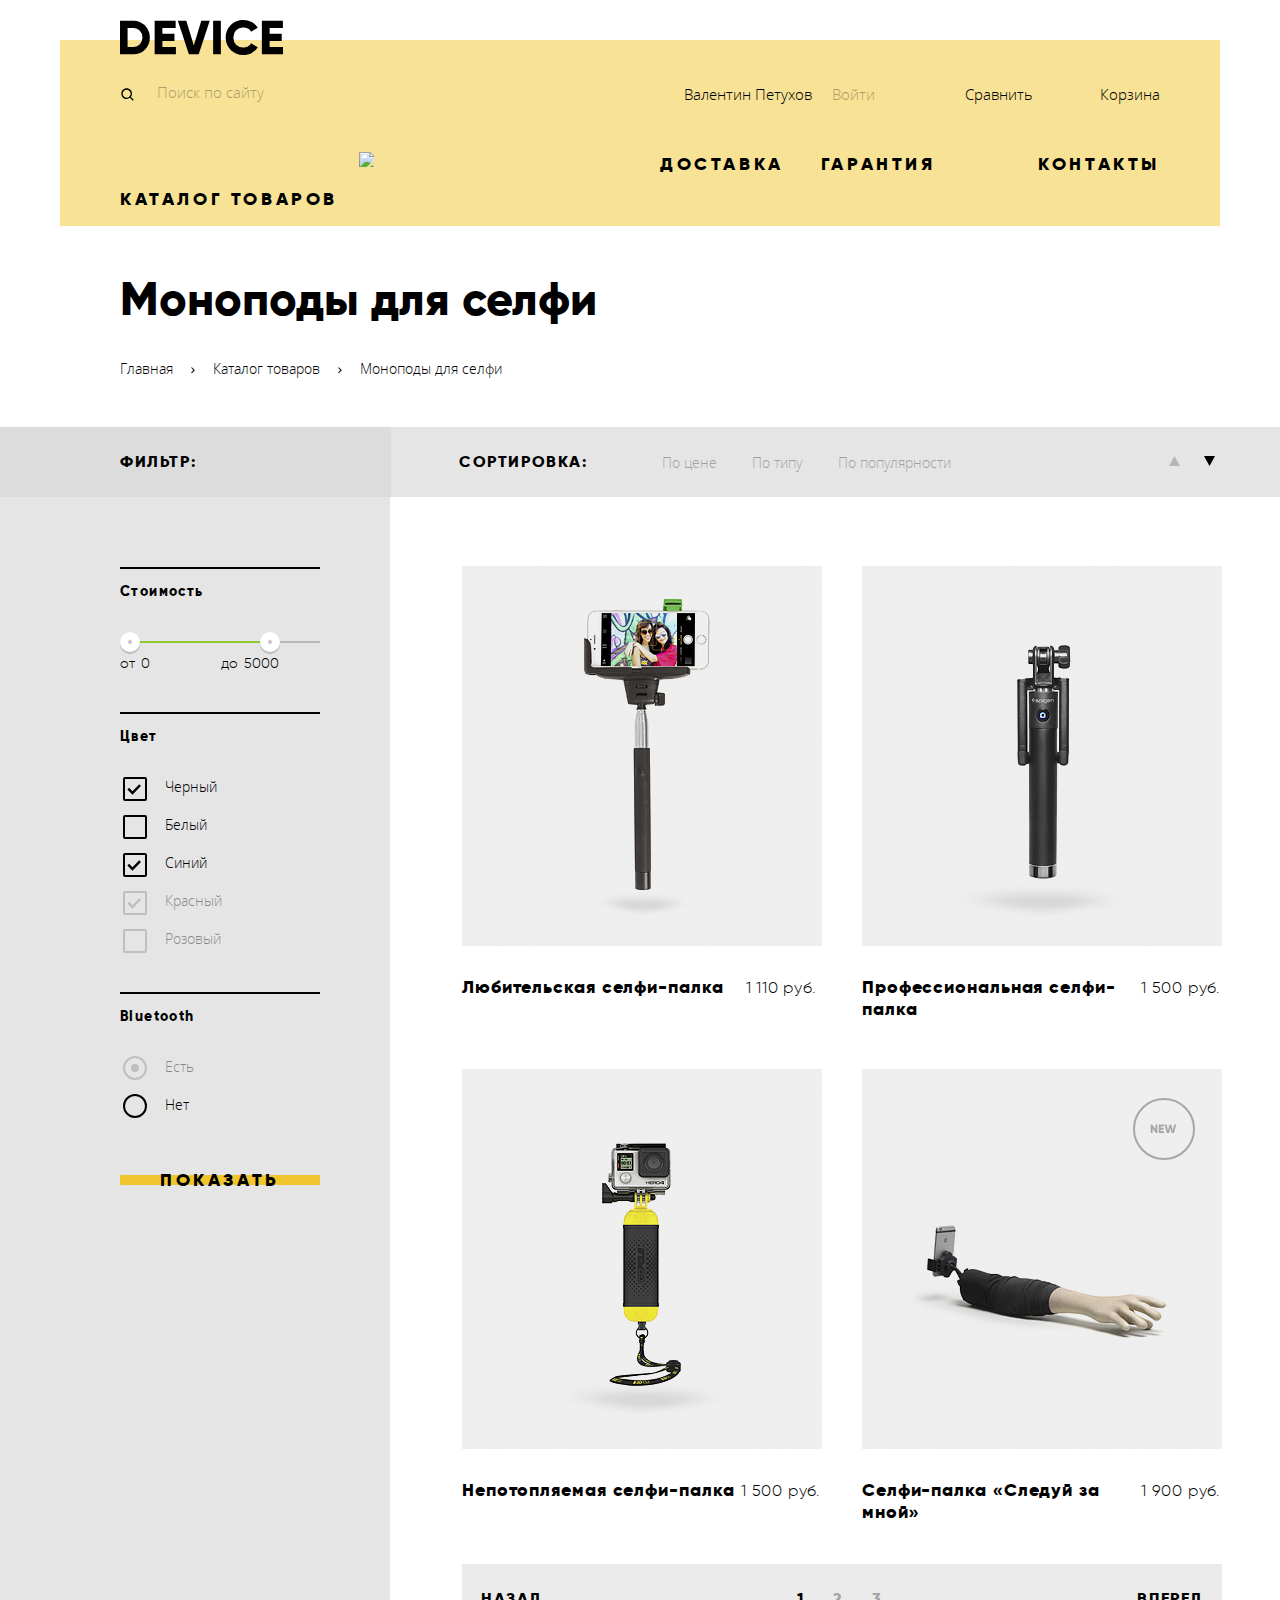
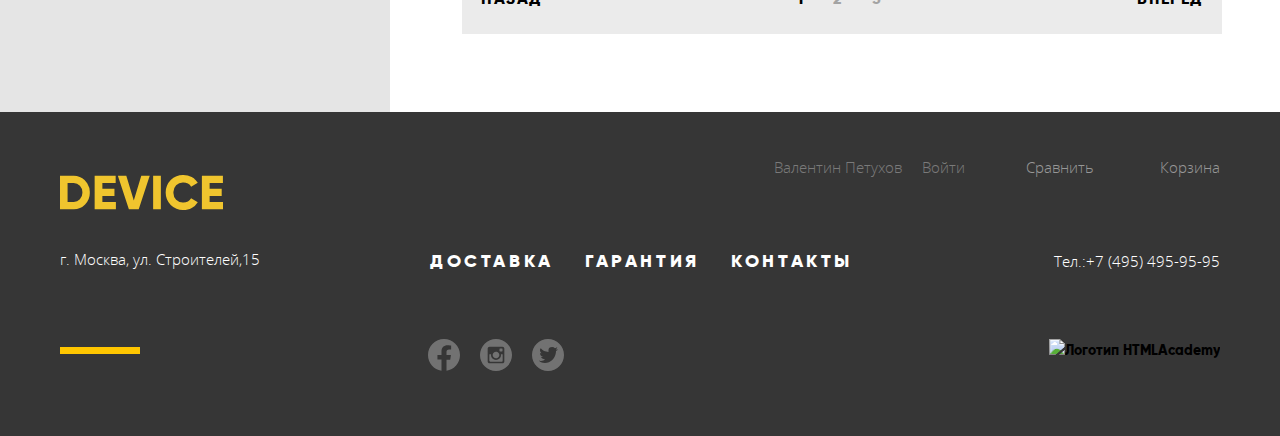
==== commit 2ca69377: "Js" ====
--- a/catalog.html
+++ b/catalog.html
@@ -3,9 +3,6 @@
 <head>
   <meta charset="UTF-8">
   <title>Catalog</title>
-  <link href="https://fonts.googleapis.com/css2?family=Open+Sans:ital,wght@0,300;0,400;0,700;1,300&display=swap"
-        rel="stylesheet">
-  <link href="http://fonts.fontstorage.com/import/gilroy.css" rel="stylesheet">
   <link rel="stylesheet" href="css/normalize.css">
   <link rel="stylesheet" href="css/style.css">
 </head>
@@ -14,10 +11,13 @@
   <a class="header-logo" href="index.html">
     <img class="header-logo-img" src="img/e-logo.svg" width="163" height="35" alt="Логотип магазина «Device»">
   </a>
-  <div class="haeder-menu">
-    <div class="search-form">
-      <img src="img/search.svg" width="12" height="12" alt="">
-      <input class="search-form-item text-sign" type="search" placeholder="Поиск по сайту">
+  <div class="header-menu">
+    <div>
+      <form class="header-form" action="#" method="get">
+        <label class="hidden-content" for="form-input-search"></label>
+        <input class="form-input-search" type="search"  name="search" id="form-input-search" placeholder="Поиск по сайту">
+        <button class="form-button-search" type="submit" name="search-button">Найти</button>
+      </form>
     </div>
     <div class="menu-list">
       <a class="menu-link user-come text-sign" href="blank.html">
@@ -41,9 +41,9 @@
     <div class="nav-header-list">
       <div class="navigation-drop-down">
         <div class="hover-drop-down">
-          <a class="catalog" href="catalog.html">Каталог товаров</a>
+          <a class="catalog" href="#">Каталог товаров</a>
           <input class="plus-image catalog-item" type="image" src="img/plus.svg" width="15" height="15" name="plus"
-                 alt="plus button">
+                 id="plus-image-catalog" alt="plus button">
         </div>
       </div>
       <div class="navigation">
@@ -52,15 +52,15 @@
         <a class="nav-header-list-link" href="#">Контакты</a>
       </div>
     </div>
+    <ul class="header-catalog-menu visually-hidden">
+      <li class="header-catalog-menu-list-first-line first-block-stile"><a href="#" class="header-catalog-menu-link">Виртуальная реальность</a></li>
+      <li class="header-catalog-menu-list-first-line second-block-stile"><a href="#" class="header-catalog-menu-link">Фитнес-браслеты</a></li>
+      <li class="header-catalog-menu-list-first-line third-block-stile"><a href="#" class="header-catalog-menu-link">Квадракоптер</a></li>
+      <li class="header-catalog-menu-list-second-line first-block-stile"><a href="catalog.html" class="header-catalog-menu-link">Моноподы для селфи</a></li>
+      <li class="header-catalog-menu-list-second-line second-block-stile margin-for-second-block"><a href="#" class="header-catalog-menu-link">Умные часы</a></li>
+      <li class="header-catalog-menu-list-third-line first-block-stile"><a href="#" class="header-catalog-menu-link first-block-stile">Экшн-камеры</a></li>
+    </ul>
   </nav>
-  <ul class="header-catalog-menu" style="display: none">
-    <li><a href="#" class="header-catalog-menu-link vr">Виртуальная реальность</a></li>
-    <li><a href="catalog.html" class="header-catalog-menu-link mon-for-self">Моноподы для селфи</a></li>
-    <li><a href="#" class="header-catalog-menu-link act-cam">Экшн-камеры</a></li>
-    <li><a href="#" class="header-catalog-menu-link fit-br">Фитнес-браслеты</a></li>
-    <li><a href="#" class="header-catalog-menu-link sm-cl">Умные часы</a></li>
-    <li><a href="#" class="header-catalog-menu-link cuadr">Квадракоптеры</a></li>
-  </ul>
 </header>
 <main>
   <h1 class="sub-title-catalog container">Моноподы для селфи</h1>
@@ -96,10 +96,15 @@
           </div>
         </div>
         <div class="button-sort">
-          <input class="button-sort-item" type="image" src="img/icon-up-dir.svg" width="18" height="18"
-                 name="icon-up-dir" alt="up">
-          <input class="button-sort-item" type="image" src="img/icon-down-dir.svg" width="18" height="18"
-                 name="icon-down-dir" alt="down">
+          <button class="button-sort-item" type="button" name="icon-up-dir" alt="up">
+            <svg class="button-sort-item-hover-up" width="18" height="18" fill="none" xmlns="http://www.w3.org/2000/svg">
+              <path opacity="1" d="M3 14h11L8.5 4 3 14z" fill="#000"/>
+            </svg>
+          </button>
+          <button class="button-sort-item" type="button" name="icon-down-dir" alt="down">
+            <svg class="button-sort-item-hover" width="18" height="18" fill="none" xmlns="http://www.w3.org/2000/svg">
+              <path opacity="1" d="M14 4H3l5.5 10L14 4z" fill="#000"/></svg>
+          </button>
         </div>
       </div>
     </div>
@@ -148,12 +153,12 @@
               </li>
               <li class="filter-option filter-checkbox">
                 <input class="visually-hidden filter-input-checkbox filter-input" type="checkbox" name="red"
-                       id="filter-red" checked>
+                       id="filter-red" checked disabled>
                 <label class="text-filter-button" for="filter-red">Красный</label>
               </li>
               <li class="filter-option filter-checkbox">
                 <input class="visually-hidden filter-input-checkbox filter-input" type="checkbox" name="pink"
-                       id="filter-pink">
+                       id="filter-pink" disabled>
                 <label class="text-filter-button" for="filter-pink">Розовый</label>
               </li>
             </ul>
@@ -163,7 +168,7 @@
             <ul class="filter-radio-items">
               <li class="filter-option filter-radio">
                 <input class="visually-hidden filter-input-radio filter-input" type="radio" name="bluetooth-group"
-                       value="having" id="filter-have" checked>
+                       value="having" id="filter-have" checked disabled>
                 <label class="text-filter-button" for="filter-have">Есть</label>
               </li>
               <li class="filter-option filter-radio">
@@ -191,7 +196,7 @@
               </div>
               <a href="#">
                 <div class="catalog-item-container">
-                  <h3 class="hover-titel">Любительская селфи-палка</h3>
+                  <h3 class="hover-title">Любительская селфи-палка</h3>
                   <span class="hover-price">1 110 руб.</span>
                 </div>
               </a>
@@ -208,7 +213,7 @@
               </div>
               <a href="#">
                 <div class="catalog-item-container">
-                  <h3 class="hover-titel">Профессиональная селфи-палка</h3>
+                  <h3 class="hover-title">Профессиональная селфи-палка</h3>
                   <span class="hover-price">1 500 руб.</span>
                 </div>
               </a>
@@ -225,14 +230,14 @@
               </div>
               <a href="#">
                 <div class="catalog-item-container">
-                  <h3 class="hover-titel">Непотопляемая селфи-палка</h3>
+                  <h3 class="hover-title">Непотопляемая селфи-палка</h3>
                   <span class="hover-price">1 500 руб.</span>
                 </div>
               </a>
 
             </li>
             <li class="hover-item">
-              <div class="img-position">
+              <div class="img-position marker">
                 <p>
                   <img class="img-hover" src="img/hover4.png" width="360" height="380" alt="">
                 </p>
@@ -243,7 +248,7 @@
               </div>
               <a href="#">
                 <div class="catalog-item-container">
-                  <h3 class="hover-titel">Селфи-палка «Следуй за мной»</h3>
+                  <h3 class="hover-title">Селфи-палка «Следуй за мной»</h3>
                   <span class="hover-price">1 900 руб.</span>
                 </div>
               </a>
@@ -278,7 +283,7 @@
       </a>
       <div class="footer-block-first">
         <div class="footer-link text-sign footer-link-catalog">
-          <a class="footer-link-item user-footer" href="blank.html">
+          <a class="footer-link-item user-footer" href="blank.html" style="opacity: .7">
             <div class="user">
               <img class="user-footer-img" src="img/footeruser.svg" width="8" height="9" alt="">
               <div style="padding-right: 20px">Валентин Петухов</div>
@@ -441,5 +446,6 @@
     </div>
   </div>
 </footer>
+<script src="js/script.js"></script>
 </body>
 </html>
--- a/css/style.css
+++ b/css/style.css
@@ -1,3 +1,39 @@
+@font-face {
+  font-family: "Gilroy";
+  font-style: normal;
+  font-weight: 800;
+  src: local("Gilroy"),
+  url(../fonts/gilroyextrabold.woff2) format('woff2'),
+  url(../fonts/gilroyextrabold.woff) format('woff');
+}
+
+@font-face {
+  font-family: "Gilroy";
+  font-style: normal;
+  font-weight: 300;
+  src: local("Gilroy"),
+  url(../fonts/gilroylight.woff2) format('woff2'),
+  url(../fonts/gilroylight.woff) format('woff');
+}
+
+@font-face {
+  font-family: "Open Sans";
+  font-style: normal;
+  font-weight: 800;
+  src: local("Open Sans"),
+  url(../fonts/opensans.woff2) format('woff2'),
+  url(../fonts/opensans.woff) format('woff');
+}
+
+@font-face {
+  font-family: "Open Sans";
+  font-style: normal;
+  font-weight: 300;
+  src: local("Open Sans"),
+  url(../fonts/opensanslight.woff2) format('woff2'),
+  url(../fonts/opensanslight.woff) format('woff');
+}
+
 :root {
   --special-yellow: #f7e296;
   --special-yellow-dark: #f0c52e;
@@ -11,11 +47,15 @@
   --special-green: #91C92F;
   --toggle-point-color: #C4C4C4;
   --form-color: #F2F2F2;
+  --error-form: #F6DADA;
+  --rectangle-color-hover: #D9D9D9;
+  --default: #A6A6A6;
   --black-bar: rgba(0, 0, 0, 0.2);
-  --serch-form-rgba: rgba(0, 0, 0, 0.3);
   --activ-button-rgba: rgba(0, 0, 0, 0.3);
+  --error-form-rgba: rgba(0, 0, 0, 0.4);
   --box-shadow-toggle: rgba(0, 0, 0, 0.18);
   --footer-link-rgba: rgba(255, 255, 255, 0.7);
+  --search-button: rgba(255, 255, 255, 0.3);
   --bodu-bg: var(--basic-white);
   --header-color: var(--special-yellow);
 }
@@ -67,6 +107,93 @@
   overflow: hidden;
 }
 
+
+/*search form*/
+
+.header-form {
+  display: flex;
+  position: relative;
+  width: 440px;
+  margin-right: auto;
+}
+
+.header-form::before {
+  content: "";
+  position: absolute;
+  height: 50px;
+  width: 50px;
+  background-image: url('../img/icon_search.svg');
+  background-position: 0% 61%;
+  background-repeat: no-repeat;
+}
+
+.form-button-search,
+.form-input-search {
+  font-family: "Open Sans", Arial, sans-serif;
+  font-size: 15px;
+  line-height: 20px;
+}
+
+.menu-header-search {
+  transition: opacity .2s;
+}
+
+.form-input-search {
+  background-color: transparent;
+  border: none;
+  border-bottom: 2px solid transparent;
+  padding: 14px 0 14px 37px;
+  width: 356px;
+  transition: opacity .2s, color .2s, background-color .2s, outline-width .2s;
+}
+
+.form-input-search:focus {
+  border-bottom-color: var(--basic-black);
+  outline-width: 0;
+}
+
+.form-input-search:focus + .form-button-search {
+  visibility: visible;
+}
+
+.form-input-search[type="search"]::placeholder {
+  color: var(--basic-black);
+  opacity: .3;
+}
+
+.form-input-search:hover[type="search"]::placeholder {
+  color: var(--basic-black);
+  opacity: .6;
+}
+
+.form-input-search:focus[type="search"]::placeholder {
+  color: var(--basic-black);
+  opacity: 1;
+}
+
+.form-button-search {
+  background-color: transparent;
+  border: 2px solid var(--basic-black);
+  padding: 15px 17px;
+  text-transform: uppercase;
+  visibility: hidden;
+  transition: opacity .2s, color .2s, background-color .2s;
+}
+
+.form-button-search:hover {
+  color: var(--basic-white);
+  background-color: var(--basic-black);
+}
+
+.form-button-search:active  {
+  color: var(--search-button);
+  background-color: var(--basic-black);
+  visibility:visible
+}
+
+/*end search form*/
+
+
 .header {
   display: flex;
   flex-direction: column;
@@ -77,112 +204,70 @@
   background-color: var(--header-color);
 }
 
-.haeder-menu {
-  display: flex;
-  padding: 44px 60px 45px 60px;
-}
-
-.search-form {
-  margin-right: auto;
-  transition: border .2s, opacity .2s;
-}
-
-
-.menu-list {
-  display: flex;
-  min-width: 500px;
-}
-
-.search-form-item {
-  color: var(--serch-form-rgba);
-  position: relative;
-  border: 0;
-  background: transparent;
-  opacity: .3;
-  outline: none;
-  padding-left: 22px;
-  transition: opacity .2s;
-}
-
-.search-form-item:hover {
-  opacity: .6;
-}
-
-.user-come {
-  position: relative;
-  margin-right: auto;
-}
-
-.user {
-  display: flex;
-}
-
-.compare {
-  position: relative;
-}
-
-
-.trash {
-  position: relative;
-  margin-left: 41px;
-}
-
-.header ul {
-  padding: 0;
-}
-
-.header-catalog-menu {
-  position: relative;
-  z-index: 4;
-  width: 1160px;
-  height: 146px;
-  background-color: var(--special-yellow);
-}
-
-.header-catalog-menu::before {
-  content: "";
-  position: absolute;
-  width: 1160px;
-  height: 146px;
-  z-index: 2;
-  background: var(--special-yellow);
-}
-
-.navigation-drop-down {
-  margin-right: auto;
-}
-
-.hover-drop-down {
-  transition: opacity .2s;
-}
-
-.hover-drop-down:hover {
-  opacity: .6;
-}
-
-.hover-drop-down:active {
-  opacity: .3;
-}
-
-.navigation {
-  display: flex;
-  min-width: 500px;
-}
-
-.delivery-item {
-  margin-right: 37px;
-}
-
-.contacts-item {
-  margin-right: auto;
-}
-
-.haeder-menu {
+.header-menu {
+  display: flex;
+  padding: 26px 60px 32px 60px;
   font-family: "Open Sans", sans-serif;
   font-size: 15px;
   font-weight: normal;
 }
 
+.menu-link {
+  padding-top: 16px;
+}
+
+.menu-list {
+  display: flex;
+  height: 50px;
+  min-width: 500px;
+  margin-left: auto;
+}
+
+.user-come {
+  margin-right: auto;
+}
+
+.user {
+  display: flex;
+}
+
+.trash {
+  margin-left: 41px;
+}
+
+.header ul {
+  padding: 0;
+}
+
+.navigation-drop-down {
+  margin-right: auto;
+}
+
+.hover-drop-down {
+  transition: opacity .2s;
+}
+
+.hover-drop-down:hover {
+  opacity: .6;
+}
+
+.hover-drop-down:active {
+  opacity: .3;
+}
+
+.navigation {
+  display: flex;
+  min-width: 500px;
+}
+
+.delivery-item {
+  margin-right: 37px;
+}
+
+.contacts-item {
+  margin-right: auto;
+}
+
 .header-logo-img {
   padding: 0;
   position: absolute;
@@ -193,7 +278,7 @@
 
 .header-link-input-pudding {
   padding-top: 9px;
-  padding-right: 11px;
+  padding-right: 16px;
 }
 
 .header-link-pudding {
@@ -202,6 +287,59 @@
 
 .plus-image {
   outline: none;
+}
+
+/*pop up catalog*/
+
+.header-catalog-menu {
+  display: flex;
+  position: absolute;
+  flex-wrap: wrap;
+  width: 660px;
+  min-height: 90px;
+  z-index: 4;
+}
+
+.header-catalog-menu::before {
+  content: "";
+  position: absolute;
+  width: 1160px;
+  height: 149px;
+  background: var(--special-yellow);
+}
+
+.header-catalog-menu li {
+  position: relative;
+  height: 16px;
+  margin-left: 60px;
+}
+
+.header-catalog-menu-list-first-line {
+  margin-top: 14px;
+}
+
+.header-catalog-menu-list-second-line {
+  margin-top: 20px;
+}
+
+.header-catalog-menu-list-third-line {
+  margin-top: 20px;
+}
+
+.first-block-stile {
+  width: 179px;
+}
+
+.second-block-stile {
+  width: 125px;
+}
+
+.margin-for-second-block {
+  margin-right: 202px;
+}
+
+.third-block-stile {
+  width: 104px;
 }
 
 .header-catalog-menu-link {
@@ -220,60 +358,6 @@
   opacity: .3;
 }
 
-.vr {
-  position: absolute;
-  width: 179px;
-  height: 16px;
-  left: 60px;
-  top: 12px;
-  z-index: 3;
-}
-
-.mon-for-self {
-  position: absolute;
-  width: 154px;
-  height: 16px;
-  left: 60px;
-  top: 48px;
-  z-index: 3;
-}
-
-.act-cam {
-  position: absolute;
-  width: 97px;
-  height: 16px;
-  left: 60px;
-  top: 84px;
-  z-index: 3;
-}
-
-.fit-br {
-  position: absolute;
-  width: 125px;
-  height: 16px;
-  left: 300px;
-  top: 12px;
-  z-index: 3;
-}
-
-.sm-cl {
-  position: absolute;
-  width: 86px;
-  height: 16px;
-  left: 300px;
-  top: 48px;
-  z-index: 3;
-}
-
-.cuadr {
-  position: absolute;
-  width: 104px;
-  height: 16px;
-  left: 486px;
-  top: 12px;
-  z-index: 3;
-}
-
 .nav-header-list-link {
   font-size: 18px;
   font-weight: 800;
@@ -304,6 +388,7 @@
 }
 
 .slider-prodect-item {
+  position: relative;
   margin: 0;
   padding: 0;
 }
@@ -324,7 +409,7 @@
 .slider-product-list-page1 {
   display: grid;
   grid-template-columns: 1fr 1fr;
-  margin: 0 47px 20px 89px;
+  margin: 0 47px 14px 88px;
   padding: 0;
 }
 
@@ -335,7 +420,7 @@
 }
 
 .slider-product-text-container1 {
-  padding-top: 24px;
+  padding-top: 22px;
   width: 500px;
   height: 464px;
 }
@@ -349,13 +434,13 @@
 }
 
 .slider-product-background-img-3 {
-  background: url("../img/03.svg") no-repeat 90% 3%;
+  background: url("../img/03.svg") no-repeat 91% 3%;
 }
 
 .slider-product-list-page2 {
   display: grid;
   grid-template-columns: 1fr 1fr;
-  margin: 0 47px 20px 120px;
+  margin: 0 47px 15px 120px;
   padding: 0;
 }
 
@@ -365,7 +450,7 @@
 }
 
 .slider-product-text-container2 {
-  padding-top: 24px;
+  padding-top: 22px;
   width: 513px;
   height: 463px;
 }
@@ -373,7 +458,7 @@
 .slider-product-list-page3 {
   display: grid;
   grid-template-columns: 1fr 1fr;
-  margin: auto;
+  margin: 0 0 0 0;
   padding: 0;
 }
 
@@ -385,8 +470,8 @@
 
 .slider-product-text-container3 {
   width: 495px;
-  height: 463px;
-  padding: 27px 41px 20px 20px;
+  height: 458px;
+  padding: 22px 41px 20px 20px;
 }
 
 .slider-button-link {
@@ -401,9 +486,9 @@
 
 .toggle-left {
   display: flex;
-  position: relative;
-  margin-left: 180px;
-  width: 72px;
+  position: absolute;
+  left: 1000px;
+  top: 338px;
   padding: 0;
 }
 
@@ -493,12 +578,12 @@
 
 
 .table {
-  padding-right: 65px;
-  padding-bottom: 15px;
+  padding-right: 57px;
+  padding-bottom: 10px;
 }
 
 .table-last {
-  padding-bottom: 15px;
+  padding-bottom: 10px;
 }
 
 .slider-product-table {
@@ -535,23 +620,39 @@
 
 .services {
   background: linear-gradient(to bottom, var(--basic-white) 115px, var(--basic-grey-light) 115px, var(--basic-grey-light) 228px);
+  margin: 58px 0 90px 0;
 }
 
 .slider-services {
-  margin: 49px 0 90px 0;
-}
-
-.slider-services-item {
+  position: relative;
+  background: url("../img/rectangle12.svg") no-repeat 24% 20%;
+  height: 403px;
+}
+
+.slider-services-item-first {
   display: flex;
   flex-direction: row;
-  position: relative;
-  min-height: 403px;
+  margin: 0;
+  padding: 0;
+}
+
+.slider-services-item-second {
+  display: flex;
+  flex-direction: row;
+  margin: 0;
+  padding: 0;
+}
+
+.slider-services-item-third {
+  display: flex;
+  flex-direction: row;
   margin: 0;
   padding: 0;
 }
 
 .slider-button {
   display: flex;
+  position: absolute;
   align-items: self-start;
   flex-direction: column;
   min-width: 277px;
@@ -559,15 +660,37 @@
   background: url("../img/rectangle12.svg") no-repeat top right;
 }
 
-.slider-services-text {
+.slider-services-text-first {
   padding-top: 86px;
-  padding-left: 116px;
+  padding-left: 159px;
   width: 495px;
 }
 
-.slider-services-image {
+.slider-services-text-second {
+  padding-top: 86px;
+  padding-left: 159px;
+  width: 574px;
+}
+
+.slider-services-text-third {
+  padding-top: 86px;
+  padding-left: 159px;
+  width: 540px;
+}
+
+.slider-services-image-first {
   margin-top: 86px;
   margin-left: auto;
+}
+
+.slider-services-image-second {
+  margin-top: 68px;
+  margin-left: auto;
+}
+
+.slider-services-image-third {
+  margin-top: 63px;
+  margin-left: 56px;
 }
 
 .text-sign {
@@ -579,7 +702,7 @@
 .slider-text-style {
   margin: 0;
   padding-top: 40px;
-  line-height: 28px;
+  line-height: 30px;
   letter-spacing: 0.1em;
 }
 
@@ -610,76 +733,82 @@
   background-color: var(--special-yellow-dark);
 }
 
+.slider-button-1 {
+  position: absolute;
+  top: 104px;
+}
+
+.slider-button-2 {
+  position: absolute;
+  top: 165px;
+}
+
+.slider-button-3 {
+  position: absolute;
+  top: 227px;
+}
+
 .slider-button-first {
   position: absolute;
-  top: 104px;
-}
-
-.checked-slider-button-first,
-.checked-slider-button-first:hover,
-.checked-slider-button-first:focus,
-.checked-slider-button-first:active {
-  color: var(--special-yellow);
+  top: 96px;
+  font-size: 18px;
   width: 277px;
   height: 40px;
+  font-weight: 800;
+  line-height: 22px;
+  padding-left: 19px;
   text-align: left;
-  padding-left: 19px;
-  background-color: var(--basic-black);
-  font-size: 18px;
-  font-weight: 800;
-  line-height: 22px;
   text-transform: uppercase;
   letter-spacing: 0.2em;
   border: 0;
+  background: var(--basic-black);
+  color: var(--special-yellow);
+  background-size: 100%;
+  transition: background .2s, color .2s;
   cursor: pointer;
-}
-
-.checked-slider-button-second,
-.checked-slider-button-second:hover,
-.checked-slider-button-second:focus,
-.checked-slider-button-second:active {
-  color: var(--special-yellow);
+  outline: none;
+}
+
+.slider-button-second {
+  position: absolute;
+  top: 156px;
+  font-size: 18px;
   width: 277px;
   height: 40px;
+  font-weight: 800;
+  line-height: 22px;
+  padding-left: 24px;
   text-align: left;
-  padding-left: 24px;
-  background-color: var(--basic-black);
-  font-size: 18px;
-  font-weight: 800;
-  line-height: 22px;
   text-transform: uppercase;
   letter-spacing: 0.2em;
   border: 0;
+  background: var(--basic-black);
+  color: var(--special-yellow);
+  background-size: 100%;
+  transition: background .2s, color .2s;
   cursor: pointer;
-}
-
-.checked-slider-button-third,
-.checked-slider-button-third:hover,
-.checked-slider-button-third:focus,
-.checked-slider-button-third:active {
-  color: var(--special-yellow);
+  outline: none;
+}
+
+.slider-button-third {
+  position: absolute;
+  top: 218px;
+  font-size: 18px;
   width: 277px;
   height: 40px;
+  font-weight: 800;
+  line-height: 22px;
+  padding-left: 38px;
   text-align: left;
-  padding-left: 38px;
-  background-color: var(--basic-black);
-  font-size: 18px;
-  font-weight: 800;
-  line-height: 22px;
   text-transform: uppercase;
   letter-spacing: 0.2em;
   border: 0;
+  background: var(--basic-black);
+  color: var(--special-yellow);
+  background-size: 100%;
+  transition: background .2s, color .2s;
   cursor: pointer;
-}
-
-.slider-button-second {
-  position: absolute;
-  top: 165px;
-}
-
-.slider-button-third {
-  position: absolute;
-  top: 227px;
+  outline: none;
 }
 
 .popular-img {
@@ -798,8 +927,8 @@
 
 .about-title {
   letter-spacing: 0.2em;
-  margin-top: 50px;
-  margin-bottom: 50px;
+  margin-top: 57px;
+  margin-bottom: 41px;
 }
 
 .slider-services-title {
@@ -807,7 +936,7 @@
 }
 
 .about-list-text {
-  padding: 60px 0 67px 32px;
+  padding: 60px 0 76px 32px;
 }
 
 .about-list-text-item {
@@ -817,7 +946,11 @@
   font-weight: 800;
   font-size: 16px;
   line-height: 28px;
-  padding-bottom: 20px;
+  padding-bottom: 16px;
+}
+
+.about-list-text-item:nth-child(2) {
+  padding-bottom: 13px;
 }
 
 .about-list-text-item::before {
@@ -843,8 +976,8 @@
   font-size: 18px;
   font-weight: 800;
   line-height: 22px;
+  letter-spacing: 0.2em;
   text-transform: uppercase;
-  letter-spacing: 0.2em;
   border: 0;
   background: url("../img/about-button.svg") no-repeat center;
   transition: background-color .2s, color .2s;
@@ -1010,6 +1143,14 @@
 
 .img-hover:hover {
   z-index: 1;
+}
+
+.marker::before {
+  content: url("../img/marker-new.svg");
+  position: absolute;
+  z-index: 4;
+  padding-left: 271px;
+  padding-top: 29px;
 }
 
 .img-position {
@@ -1050,11 +1191,21 @@
   letter-spacing: 0.1em;
   padding-top: 22px;
   border: 0;
+  opacity: .5;
   background: transparent;
   outline: none;
   cursor: pointer;
-}
-
+  transition: opacity .2s;
+}
+
+.comprison:hover,
+.comprison:focus {
+  opacity: 1;
+}
+
+.comprison:active {
+  opacity: .2;
+}
 
 .catalog-item-container {
   display: flex;
@@ -1144,7 +1295,6 @@
 }
 
 .bread-crumbs li {
-  position: relative;
   margin-right: 40px;
 }
 
@@ -1173,7 +1323,7 @@
 .sorting-button {
   display: flex;
   background-color: var(--basic-grey-light);
-  margin: 25px 0 25px 72px;
+  margin: 25px 0 25px 68px;
   width: 760px;
 }
 
@@ -1223,14 +1373,45 @@
   outline: none;
   opacity: 0.3;
   transition: opacity .2s;
+  cursor: pointer;
+}
+
+.button-sort button {
+  padding: 0;
 }
 
 .button-sort-item {
   outline: none;
-}
-
-.button-sort-item:nth-child(2n) {
-  margin-left: 16px;
+  border: none;
+  background-color: transparent;
+  transition: opacity .2s;
+  cursor: pointer;
+}
+
+.button-sort-item:last-child {
+  padding-left: 13px;
+}
+
+.button-sort-item-hover-up path {
+  fill-opacity: .2;
+}
+
+.button-sort-item-hover-up:hover path,
+.button-sort-item-hover-up:focus path{
+  fill-opacity: .4;
+}
+
+.button-sort-item-hover-up:active path{
+  fill-opacity: 1;
+}
+
+.button-sort-item-hover:hover path,
+.button-sort-item-hover:focus path {
+  fill-opacity: .4;
+}
+
+.button-sort-item-hover:active path {
+  fill-opacity: 1;
 }
 
 .sub-title-catalog {
@@ -1252,15 +1433,20 @@
   height: 18px;
   align-content: baseline;
   text-align: center;
-}
-
-.hover-titel {
+  margin-left: auto;
+}
+
+.hover-title {
   font-weight: 800;
   font-size: 18px;
   line-height: 22px;
   letter-spacing: 0.05em;
   width: 276px;
   margin: 0;
+}
+
+.hover-title:nth-child(2) {
+  width: 200px;
 }
 
 .rectangle {
@@ -1299,6 +1485,17 @@
   letter-spacing: 0.1em;
   background-color: var(--rectangle-color);
   cursor: pointer;
+  transition: opacity .2s, background-color .2s;
+}
+
+.rectangle-button:hover,
+.rectangle-button:focus {
+  background-color: var(--rectangle-color-hover);
+}
+
+.rectangle-button:active {
+  background-color: var(--rectangle-color-hover);
+  color: var(--activ-button-rgba);
 }
 
 .nav-list-link-page {
@@ -1637,6 +1834,17 @@
   border-radius: 50%;
 }
 
+.filter-input-radio + label:hover::before,
+.filter-input-radio:checked + label:hover::after {
+  opacity: .6;
+}
+
+.filter-input-radio[type=radio]:disabled + label,
+.filter-input-radio[type=radio]:disabled + label::before,
+.filter-input-radio[type=radio]:disabled:checked + label::after {
+  opacity: .4;
+}
+
 /*checkbox*/
 
 .filter-input-checkbox + label::before {
@@ -1661,6 +1869,19 @@
   background-image: url("../img/checkbox.svg");
   background-repeat: no-repeat;
   background-position: 0 0;
+  transition: opacity .2s;
+}
+
+.filter-input-checkbox[type=checkbox]:disabled + label,
+.filter-input-checkbox[type=checkbox]:disabled + label::before,
+.filter-input-checkbox[type=checkbox]:disabled:checked + label::after {
+  opacity: .4;
+}
+
+
+.filter-input-checkbox + label:hover::before,
+.filter-input-checkbox:checked + label:hover::after {
+  opacity: .6;
 }
 
 .filter-checkbox-items {
@@ -1670,8 +1891,27 @@
 
 /*map modal*/
 
-.modal {
-  position: absolute;
+.modal-map {
+  position: absolute;
+  width: 959px;
+  height: 559px;
+  top: 3260px;
+  right: 0;
+  bottom: 0;
+  left: 0;
+  margin: auto;
+  background: var(--basic-white);
+  box-shadow: 0px 10px 16px rgba(0, 0, 0, 0.15);
+}
+
+.modal-map iframe {
+  border: none;
+}
+
+/*modal write*/
+
+.modal-write {
+  position: fixed;
   top: 0;
   right: 0;
   bottom: 0;
@@ -1679,22 +1919,6 @@
   margin: auto;
   background: var(--basic-white);
   box-shadow: 0px 10px 16px rgba(0, 0, 0, 0.15);
-}
-
-.modal-map {
-  top: 3260px;
-  width: 959px;
-  height: 559px;
-}
-
-.modal-map iframe {
-  border: none;
-}
-
-/*modal write*/
-
-.modal-write {
-  top: 1900px;
   width: 960px;
   height: 550px;
   border: none;
@@ -1710,6 +1934,12 @@
 
 .modal-write ul {
   padding: 0;
+}
+
+
+.text-form-area[id="note"]::placeholder {
+  padding-left: 20px;
+  padding-top: 16px;
 }
 
 .name-form {
@@ -1718,11 +1948,28 @@
   width: 360px;
   height: 50px;
   outline: none;
+  text-indent: 20px;
   margin-top: 10px;
   transition: background-color, outline;
 }
 
+.email-form {
+  background-color: var(--form-color);
+  border: none;
+  width: 360px;
+  height: 50px;
+  outline: none;
+  text-indent: 20px;
+  margin-top: 10px;
+  transition: background-color, outline;
+}
+
 .name-form:focus {
+  background-color: var(--basic-white);
+  outline: 2px solid var(--special-yellow);
+}
+
+.email-form:focus {
   background-color: var(--basic-white);
   outline: 2px solid var(--special-yellow);
 }
@@ -1838,3 +2085,9 @@
   transform: rotate(-45deg);
   opacity: 0.7;
 }
+
+
+.modal-error {
+  background-color: var(--error-form);
+  color: var(--error-form-rgba);
+}
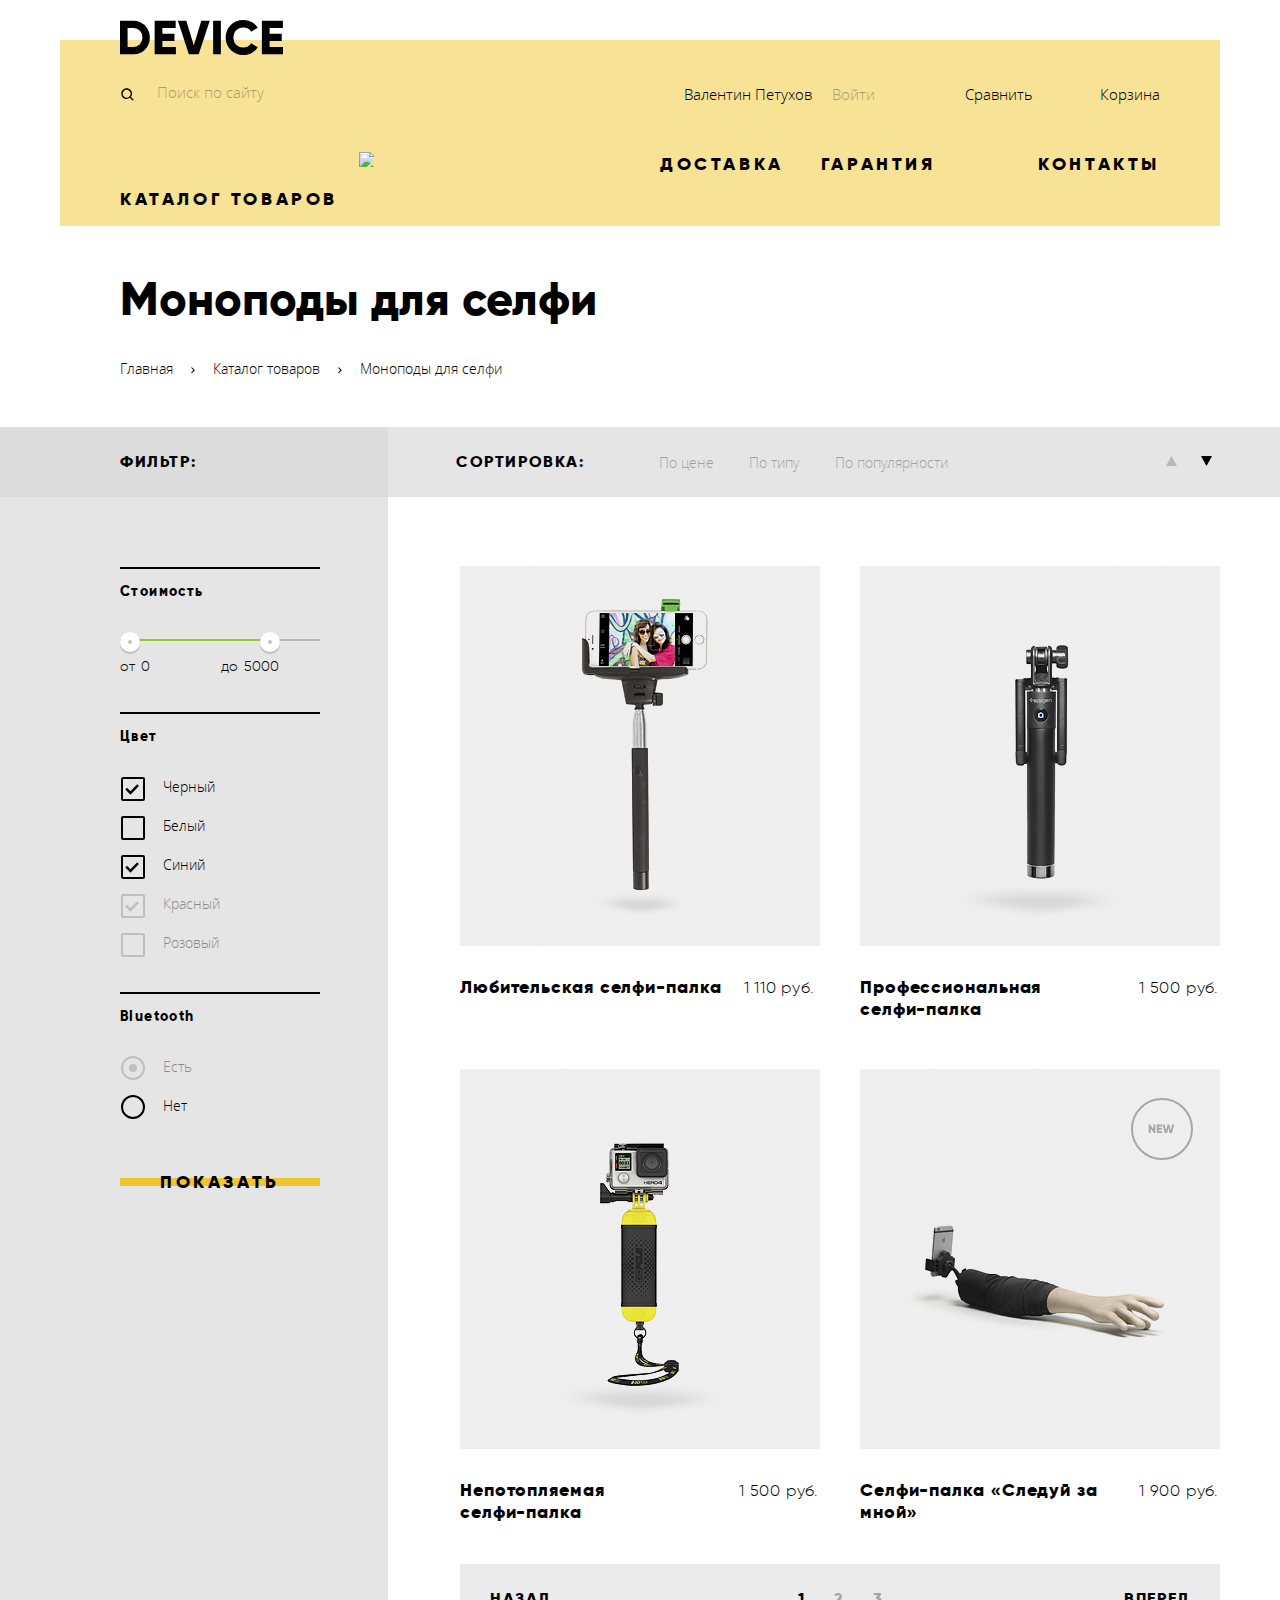
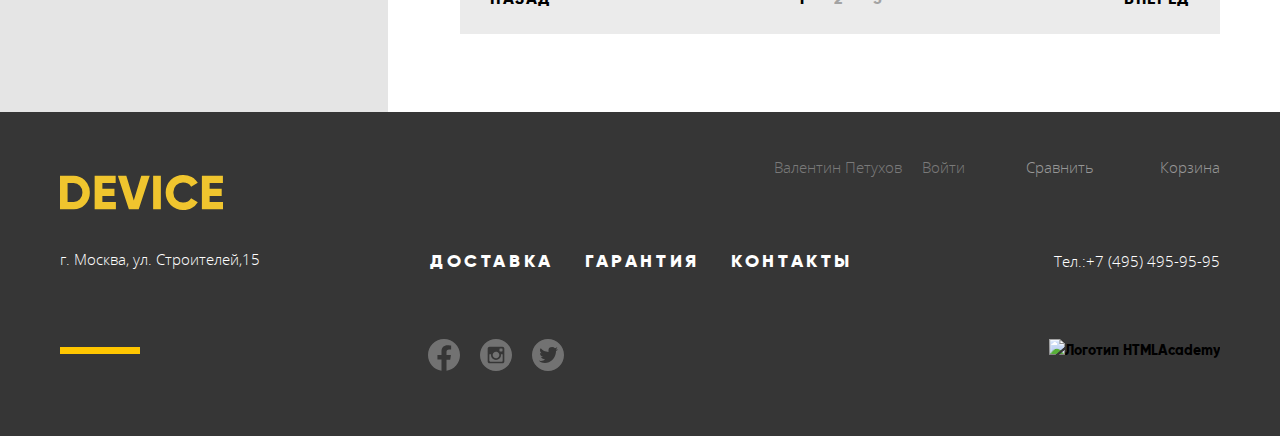
==== commit 470245ae: "Js" ====
--- a/catalog.html
+++ b/catalog.html
@@ -85,23 +85,23 @@
       <div class="sorting-button">
         <h2 class="title-sorting">СОРТИРОВКА:</h2>
         <div class="sorting">
-          <div class="sorting-button-link">
+          <div>
             <button class="button-sorting-item" type="button">По цене</button>
           </div>
-          <div class="sorting-button-link indents-sorting-item">
+          <div class="indents-sorting-item">
             <button class="button-sorting-item" type="button">По типу</button>
           </div>
-          <div class="sorting-button-link">
+          <div>
             <button class="button-sorting-item" type="button">По популярности</button>
           </div>
         </div>
         <div class="button-sort">
-          <button class="button-sort-item" type="button" name="icon-up-dir" alt="up">
+          <button class="button-sort-item" type="button" name="icon-up-dir">
             <svg class="button-sort-item-hover-up" width="18" height="18" fill="none" xmlns="http://www.w3.org/2000/svg">
               <path opacity="1" d="M3 14h11L8.5 4 3 14z" fill="#000"/>
             </svg>
           </button>
-          <button class="button-sort-item" type="button" name="icon-down-dir" alt="down">
+          <button class="button-sort-item" type="button" name="icon-down-dir">
             <svg class="button-sort-item-hover" width="18" height="18" fill="none" xmlns="http://www.w3.org/2000/svg">
               <path opacity="1" d="M14 4H3l5.5 10L14 4z" fill="#000"/></svg>
           </button>
@@ -178,8 +178,8 @@
               </li>
             </ul>
           </fieldset>
+          <button type="submit" class="button-form">Показать</button>
         </form>
-        <button type="submit" class="button-form button" href>Показать</button>
       </div>
       <div>
         <div class="hover">
@@ -190,7 +190,7 @@
                   <img class="img-hover" src="img/hover1.png" width="360" height="380" alt="">
                 </p>
                 <div class="button-catalog-position">
-                  <button class="button trash-catalog" type="button" name="trash">В корзину</button>
+                  <button class="trash-catalog" type="button" name="trash">В корзину</button>
                   <button class="comprison" type="button" name="add-to-comparison">Добавить к сравнению</button>
                 </div>
               </div>
@@ -207,13 +207,13 @@
                   <img class="img-hover" src="img/hover2.png" width="360" height="380" alt="">
                 </p>
                 <div class="button-catalog-position">
-                  <button class="button trash-catalog" type="button" name="trash">В корзину</button>
+                  <button class="trash-catalog" type="button" name="trash">В корзину</button>
                   <button class="comprison" type="button" name="add-to-comparison">Добавить к сравнению</button>
                 </div>
               </div>
               <a href="#">
                 <div class="catalog-item-container">
-                  <h3 class="hover-title">Профессиональная селфи-палка</h3>
+                  <h3 class="hover-title">Профессиональная <br> селфи-палка</h3>
                   <span class="hover-price">1 500 руб.</span>
                 </div>
               </a>
@@ -224,17 +224,16 @@
                   <img class="img-hover" src="img/hover3.png" width="360" height="380" alt="">
                 </p>
                 <div class="button-catalog-position">
-                  <button class="button trash-catalog" type="button" name="trash">В корзину</button>
+                  <button class="trash-catalog" type="button" name="trash">В корзину</button>
                   <button class="comprison" type="button" name="add-to-comparison">Добавить к сравнению</button>
                 </div>
               </div>
               <a href="#">
                 <div class="catalog-item-container">
-                  <h3 class="hover-title">Непотопляемая селфи-палка</h3>
+                  <h3 class="hover-title">Непотопляемая <br> селфи-палка</h3>
                   <span class="hover-price">1 500 руб.</span>
                 </div>
               </a>
-
             </li>
             <li class="hover-item">
               <div class="img-position marker">
@@ -242,7 +241,7 @@
                   <img class="img-hover" src="img/hover4.png" width="360" height="380" alt="">
                 </p>
                 <div class="button-catalog-position">
-                  <button class="button trash-catalog" type="button" name="trash">В корзину</button>
+                  <button class="trash-catalog" type="button" name="trash">В корзину</button>
                   <button class="comprison" type="button" name="add-to-comparison">Добавить к сравнению</button>
                 </div>
               </div>
@@ -256,19 +255,19 @@
           </ul>
         </div>
         <div class="rectangle">
-          <button class="rectangle-button first-button" type="button">Назад</button>
+          <button class="rectangle-button" type="button">Назад</button>
           <ul class="nav-list">
-            <li class="nav-list-link">
-              <a class="nav-list-link-page pagination-item-current" href="">1</a>
-            </li>
-            <li class="nav-list-link">
+            <li>
+              <a class="pagination-item-current" href="">1</a>
+            </li>
+            <li>
               <a class="nav-list-link-page" href="">2</a>
             </li>
-            <li class="nav-list-link">
+            <li>
               <a class="nav-list-link-page" href="#">3</a>
             </li>
           </ul>
-          <button class="rectangle-button second-button" type="button">Вперед</button>
+          <button class="rectangle-button" type="button">Вперед</button>
         </div>
       </div>
     </div>
--- a/css/style.css
+++ b/css/style.css
@@ -94,6 +94,12 @@
   align-content: start;
 }
 
+.container {
+  width: 1160px;
+  margin: 0 auto 0 auto;
+  padding: 0;
+}
+
 .visually-hidden {
   position: absolute;
   width: 1px;
@@ -193,7 +199,6 @@
 
 /*end search form*/
 
-
 .header {
   display: flex;
   flex-direction: column;
@@ -207,7 +212,7 @@
 .header-menu {
   display: flex;
   padding: 26px 60px 32px 60px;
-  font-family: "Open Sans", sans-serif;
+  font-family: "Open Sans", Arial, sans-serif;
   font-size: 15px;
   font-weight: normal;
 }
@@ -343,7 +348,7 @@
 }
 
 .header-catalog-menu-link {
-  font-family: "Open Sans", sans-serif;
+  font-family: "Open Sans", Arial, sans-serif;
   font-size: 15px;
   font-weight: 300;
   line-height: 20px;
@@ -358,6 +363,12 @@
   opacity: .3;
 }
 
+.nav-header-list {
+  display: flex;
+  font-size: 18px;
+  padding: 0 60px 0 60px;
+}
+
 .nav-header-list-link {
   font-size: 18px;
   font-weight: 800;
@@ -366,12 +377,6 @@
   transition: opacity .2s;
 }
 
-.nav-header-list {
-  display: flex;
-  font-size: 18px;
-  padding: 0 60px 0 60px;
-}
-
 .catalog {
   font-size: 18px;
   font-weight: 800;
@@ -381,19 +386,13 @@
   margin-right: 16px;
 }
 
-.container {
-  width: 1160px;
-  margin: 0 auto 0 auto;
-  padding: 0;
-}
-
-.slider-prodect-item {
+.slider-product-item {
   position: relative;
   margin: 0;
   padding: 0;
 }
 
-.slider-prodect-item::before {
+.slider-product-item::before {
   content: "";
   position: absolute;
   width: 1160px;
@@ -413,7 +412,6 @@
   padding: 0;
 }
 
-
 .slider-product-img-container1 {
   width: 384px;
   height: 486px;
@@ -425,18 +423,6 @@
   height: 464px;
 }
 
-.slider-product-background-img-1 {
-  background: url("../img/01.svg") no-repeat 100% 3%;
-}
-
-.slider-product-background-img-2 {
-  background: url("../img/02.svg") no-repeat 96% 3%;
-}
-
-.slider-product-background-img-3 {
-  background: url("../img/03.svg") no-repeat 91% 3%;
-}
-
 .slider-product-list-page2 {
   display: grid;
   grid-template-columns: 1fr 1fr;
@@ -472,6 +458,48 @@
   width: 495px;
   height: 458px;
   padding: 22px 41px 20px 20px;
+}
+
+.slider-product-background-img-1 {
+  background: url("../img/01.svg") no-repeat 100% 3%;
+}
+
+.slider-product-background-img-2 {
+  background: url("../img/02.svg") no-repeat 96% 3%;
+}
+
+.slider-product-background-img-3 {
+  background: url("../img/03.svg") no-repeat 91% 3%;
+}
+
+.slider-product-text-container1::before {
+  content: "";
+  position: absolute;
+  margin: 0 0 52px 0;
+  width: 100px;
+  height: 7px;
+  background-color: var(--basic-white);
+  z-index: -1;
+}
+
+.slider-product-text-container2::before {
+  content: "";
+  position: absolute;
+  margin: 0 0 52px 0;
+  width: 100px;
+  height: 7px;
+  background-color: var(--basic-white);
+  z-index: -1;
+}
+
+.slider-product-text-container3::before {
+  content: "";
+  position: absolute;
+  margin: 0 0 52px 0;
+  width: 100px;
+  height: 7px;
+  background-color: var(--basic-white);
+  z-index: -1;
 }
 
 .slider-button-link {
@@ -532,36 +560,6 @@
   margin-top: 52px;
 }
 
-.slider-product-text-container1::before {
-  content: "";
-  position: absolute;
-  margin: 0 0 52px 0;
-  width: 100px;
-  height: 7px;
-  background-color: var(--basic-white);
-  z-index: -1;
-}
-
-.slider-product-text-container2::before {
-  content: "";
-  position: absolute;
-  margin: 0 0 52px 0;
-  width: 100px;
-  height: 7px;
-  background-color: var(--basic-white);
-  z-index: -1;
-}
-
-.slider-product-text-container3::before {
-  content: "";
-  position: absolute;
-  margin: 0 0 52px 0;
-  width: 100px;
-  height: 7px;
-  background-color: var(--basic-white);
-  z-index: -1;
-}
-
 .slider-product-link {
   display: block;
   text-align: center;
@@ -575,7 +573,6 @@
   padding-top: 15px;
   padding-bottom: 45px;
 }
-
 
 .table {
   padding-right: 57px;
@@ -603,7 +600,6 @@
   font-weight: 300;
   letter-spacing: 0.1em;
 }
-
 
 .popular-list {
   display: grid;
@@ -625,7 +621,7 @@
 
 .slider-services {
   position: relative;
-  background: url("../img/rectangle12.svg") no-repeat 24% 20%;
+  background: url("../img/black-line-slider.svg") no-repeat 24% 20%;
   height: 403px;
 }
 
@@ -657,7 +653,6 @@
   flex-direction: column;
   min-width: 277px;
   margin-right: auto;
-  background: url("../img/rectangle12.svg") no-repeat top right;
 }
 
 .slider-services-text-first {
@@ -694,7 +689,7 @@
 }
 
 .text-sign {
-  font-family: "Open Sans", sans-serif;
+  font-family: "Open Sans", Arial, sans-serif;
   font-size: 15px;
   font-weight: 300;
 }
@@ -722,7 +717,7 @@
   text-transform: uppercase;
   letter-spacing: 0.2em;
   border: 0;
-  background: url("../img/rectangle.svg") no-repeat center;
+  background: url("../img/yellow-line-second.svg") no-repeat center;
   background-size: 100%;
   transition: background .2s, color .2s;
   cursor: pointer;
@@ -830,9 +825,10 @@
 }
 
 .list-popular-text {
+  font-weight: 800;
   font-size: 18px;
   line-height: 22px;
-  font-weight: 800;
+  letter-spacing: 0.05em;
   transition: opacity .2s;
 }
 
@@ -898,7 +894,7 @@
   text-transform: uppercase;
   letter-spacing: 0.2em;
   border: 0;
-  background: url("../img/rectangle.svg") no-repeat center;
+  background: url("../img/button.svg") no-repeat 0 55%;
   background-size: 100%;
   transition: background-color .2s, color .2s;
   outline: none;
@@ -941,7 +937,7 @@
 
 .about-list-text-item {
   position: relative;
-  font-family: Gilroy;
+  font-family: "Gilroy", Arial, sans-serif;
   font-style: normal;
   font-weight: 800;
   font-size: 16px;
@@ -979,7 +975,7 @@
   letter-spacing: 0.2em;
   text-transform: uppercase;
   border: 0;
-  background: url("../img/about-button.svg") no-repeat center;
+  background: url("../img/button.svg") no-repeat 0 55%;
   transition: background-color .2s, color .2s;
   outline: none;
   cursor: pointer;
@@ -1003,6 +999,27 @@
 
 .trash-catalog {
   width: 200px;
+  height: 22px;
+  text-align: center;
+  font-size: 18px;
+  font-weight: 800;
+  line-height: 22px;
+  letter-spacing: 0.2em;
+  text-transform: uppercase;
+  border: 0;
+  background: url("../img/button.svg") no-repeat 0 55%;
+  transition: background-color .2s, color .2s;
+  outline: none;
+  cursor: pointer;
+}
+
+.trash-catalog:hover {
+  background-color: var(--special-yellow-dark);
+}
+
+.trash-catalog:active {
+  color: var(--activ-button-rgba);
+  background-color: var(--special-yellow-dark);
 }
 
 .info {
@@ -1184,7 +1201,7 @@
 }
 
 .comprison {
-  font-family: "Open Sans", sans-serif;
+  font-family: "Open Sans", Arial, sans-serif;
   font-size: 13px;
   line-height: 18px;
   font-weight: 300;
@@ -1313,7 +1330,7 @@
 }
 
 .bread-crumbs-list-link {
-  font-family: "Open Sans", sans-serif;
+  font-family: "Open Sans", Arial, sans-serif;
   font-weight: 300;
   font-size: 14px;
   line-height: 19px;
@@ -1363,7 +1380,7 @@
 }
 
 .button-sorting-item {
-  font-family: "Open Sans", sans-serif;
+  font-family: "Open Sans", Arial, sans-serif;
   font-weight: normal;
   font-size: 14px;
   line-height: 19px;
@@ -1445,10 +1462,6 @@
   margin: 0;
 }
 
-.hover-title:nth-child(2) {
-  width: 200px;
-}
-
 .rectangle {
   display: flex;
   width: 760px;
@@ -1457,13 +1470,6 @@
   background-color: var(--rectangle-color);
 }
 
-.first-button {
-  margin-right: auto;
-}
-
-.second-button {
-  margin-left: auto;
-}
 
 .nav-list {
   display: flex;
@@ -1476,10 +1482,10 @@
 
 .rectangle-button {
   display: block;
-  padding: 10px 19px;
   font-size: 16px;
   line-height: 20px;
   font-weight: 800;
+  width: 120px;
   text-transform: uppercase;
   border: 0;
   letter-spacing: 0.1em;
@@ -1488,6 +1494,16 @@
   transition: opacity .2s, background-color .2s;
 }
 
+.rectangle-button:first-child {
+  margin-right: 203px;
+  padding: 25px 30px 25px 30px;
+}
+
+.rectangle-button:last-child {
+  margin-left: auto;
+  padding: 25px 30px 25px 24px;
+}
+
 .rectangle-button:hover,
 .rectangle-button:focus {
   background-color: var(--rectangle-color-hover);
@@ -1500,7 +1516,7 @@
 
 .nav-list-link-page {
   display: block;
-  padding: 25px 30px;
+  padding: 25px 15px 25px 15px;
   font-size: 16px;
   line-height: 20px;
   font-weight: 800;
@@ -1512,22 +1528,23 @@
 .pagination-item-current:hover,
 .pagination-item-current:focus,
 .pagination-item-current:active {
+  display: block;
+  padding: 25px 15px 25px 15px;
+  font-size: 16px;
+  line-height: 20px;
+  font-weight: 800;
   opacity: 1;
-}
-
-.nav-list-link-page:first-child {
-  padding-left: 0;
 }
 
 .filter-size {
   height: 70px;
-  width: 331px;
+  width: 328px;
   background-color: var(--filter-color);
 }
 
 .filter-forms {
   width: 200px;
-  padding-right: 70px;
+  padding-right: 68px;
   padding-left: 60px;
   background-color: var(--basic-grey-light);
 }
@@ -1545,25 +1562,21 @@
   background-image: linear-gradient(to right, var(--basic-grey-light) 0px, var(--basic-grey-light) 29.3%, var(--basic-white) 29.3%, var(--basic-white) 100%);
 }
 
+.section-sorting {
+  display: flex;
+  flex-direction: row;
+}
+
 .hover-list {
-  margin: 0;
+  display: flex;
+  flex-wrap: wrap;
+  padding: 0;
+  width: 760px;
+  margin: 69px 0 0 72px;
 }
 
 .hover-list p {
   margin: 0;
-}
-
-.section-sorting {
-  display: flex;
-  flex-direction: row;
-}
-
-.hover-list {
-  display: flex;
-  flex-wrap: wrap;
-  padding: 0;
-  width: 760px;
-  margin: 69px 0 0 72px;
 }
 
 .hover-item {
@@ -1589,7 +1602,29 @@
 }
 
 .button-form {
-  width: 100%;
+  width: 200px;
+  height: 22px;
+  text-align: center;
+  font-size: 18px;
+  font-weight: 800;
+  line-height: 22px;
+  letter-spacing: 0.2em;
+  text-transform: uppercase;
+  border: 0;
+  background: url("../img/button.svg") no-repeat 0 55%;
+  transition: background-color .2s, color .2s;
+  outline: none;
+  cursor: pointer;
+}
+
+.button-form:hover,
+.button-form:focus {
+  background-color: var(--special-yellow-dark);
+}
+
+.button-form:active {
+  color: var(--activ-button-rgba);
+  background-color: var(--special-yellow-dark);
 }
 
 .header-logo-img:hover {
@@ -1687,11 +1722,11 @@
 }
 
 .checkbox-style {
-  margin-top: 44px;
+  margin-top: 41px;
 }
 
 .radio-button-style {
-  margin-top: 25px;
+  margin-top: 20px;
 }
 
 .border-legend {
@@ -1720,7 +1755,7 @@
 .range-controls {
   position: relative;
   height: 11px;
-  padding-top: 11px;
+  padding-top: 9px;
   background-color: var(--basic-grey-light);
 }
 
@@ -1759,6 +1794,7 @@
 
 .price-controls {
   height: 16px;
+  padding-top: 5px;
 }
 
 .price-controls label {
@@ -1782,8 +1818,8 @@
 /*radio button filter*/
 
 .filter-option {
-  margin-bottom: 19px;
-  padding-left: 45px;
+  margin-bottom: 20px;
+  padding-left: 43px;
 }
 
 .filter-option label {
@@ -1805,7 +1841,7 @@
 }
 
 .text-filter-button {
-  font-family: Open Sans;
+  font-family: "Open Sans", Arial, sans-serif;
   font-style: normal;
   font-weight: 300;
   font-size: 14px;
@@ -1892,10 +1928,10 @@
 /*map modal*/
 
 .modal-map {
-  position: absolute;
+  position: fixed;
   width: 959px;
   height: 559px;
-  top: 3260px;
+  top: 0;
   right: 0;
   bottom: 0;
   left: 0;
@@ -1925,7 +1961,7 @@
 }
 
 .modal-title {
-  font-family: Gilroy;
+  font-family: "Gilroy", Arial, sans-serif;
   font-style: normal;
   font-weight: 800;
   font-size: 18px;
@@ -1945,8 +1981,8 @@
 .name-form {
   background-color: var(--form-color);
   border: none;
-  width: 360px;
-  height: 50px;
+  width: 356px;
+  height: 48px;
   outline: none;
   text-indent: 20px;
   margin-top: 10px;
@@ -1956,8 +1992,8 @@
 .email-form {
   background-color: var(--form-color);
   border: none;
-  width: 360px;
-  height: 50px;
+  width: 356px;
+  height: 48px;
   outline: none;
   text-indent: 20px;
   margin-top: 10px;
@@ -1976,10 +2012,6 @@
 
 .padding-form-email {
   margin-left: 40px;
-}
-
-.text-form {
-  margin-top: 32px;
 }
 
 .modal-button {
@@ -2010,13 +2042,14 @@
 .text-modal-stile {
   display: flex;
   flex-direction: column;
+  margin-top: 32px;
 }
 
 .text-form-area {
   background-color: var(--form-color);
   border: none;
-  width: 760px;
-  height: 167px;
+  width: 756px;
+  height: 163px;
   outline: none;
   margin-top: 10px;
   transition: background-color, outline;
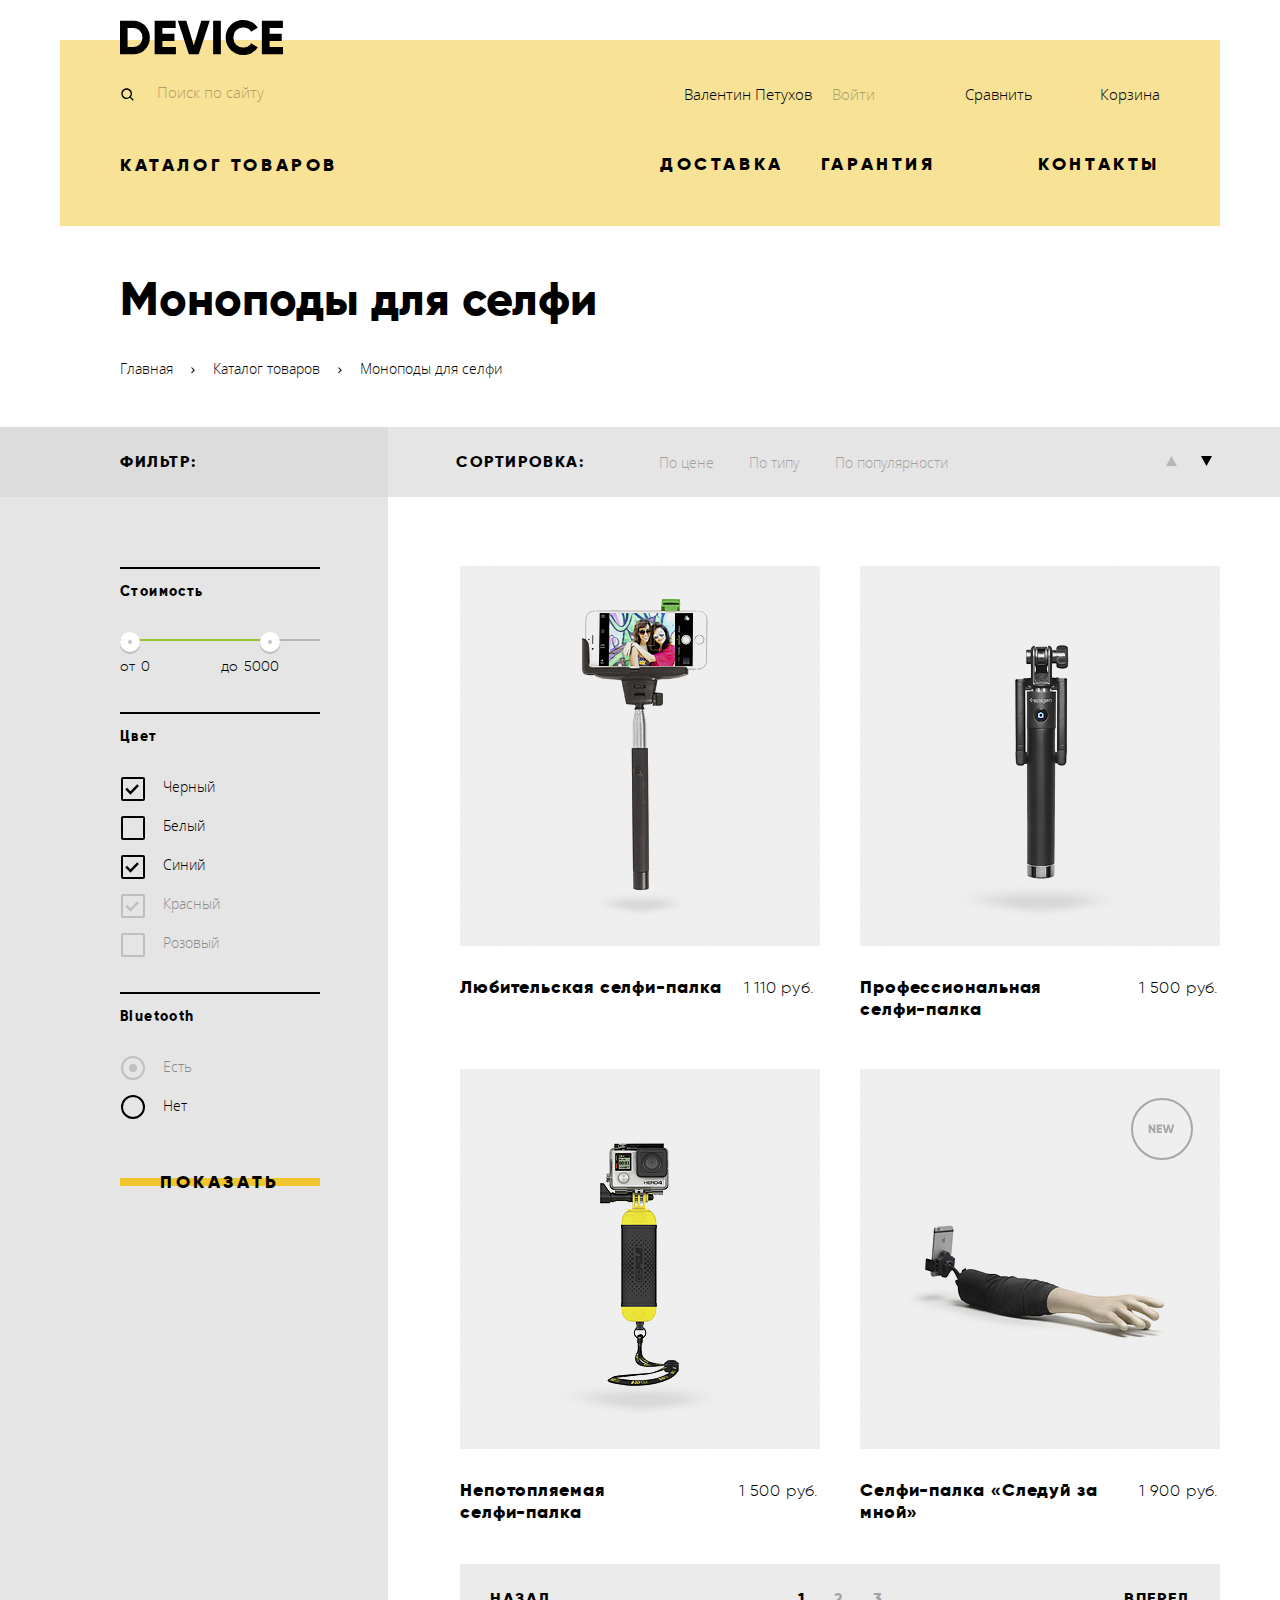
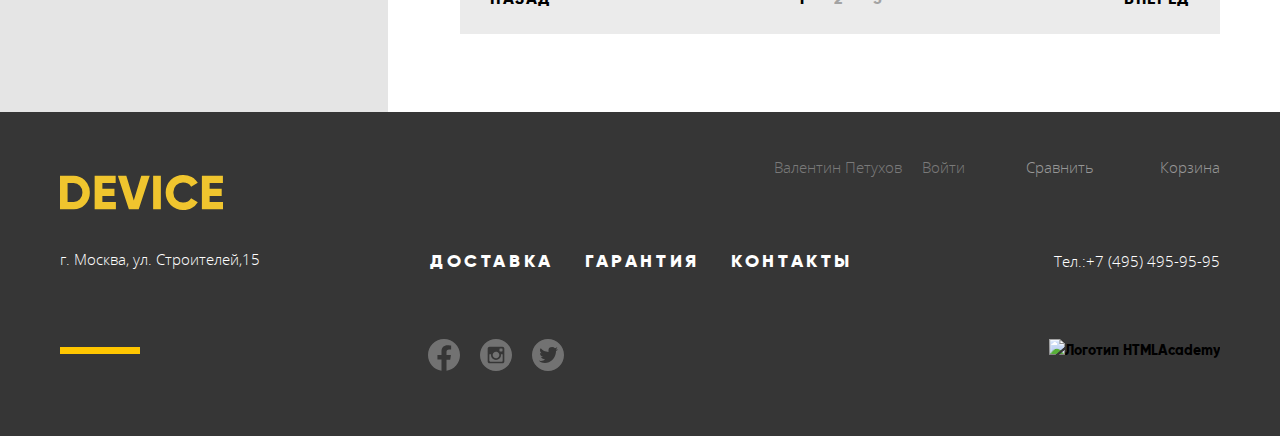
==== commit b0622a49: "Правки" ====
--- a/catalog.html
+++ b/catalog.html
@@ -15,7 +15,8 @@
     <div>
       <form class="header-form" action="#" method="get">
         <label class="hidden-content" for="form-input-search"></label>
-        <input class="form-input-search" type="search"  name="search" id="form-input-search" placeholder="Поиск по сайту">
+        <input class="form-input-search" type="search" name="search" id="form-input-search"
+               placeholder="Поиск по сайту">
         <button class="form-button-search" type="submit" name="search-button">Найти</button>
       </form>
     </div>
@@ -42,8 +43,9 @@
       <div class="navigation-drop-down">
         <div class="hover-drop-down">
           <a class="catalog" href="#">Каталог товаров</a>
-          <input class="plus-image catalog-item" type="image" src="img/plus.svg" width="15" height="15" name="plus"
-                 id="plus-image-catalog" alt="plus button">
+          <button class="plus-image" type="button" name="plus" id="plus-image-catalog">
+            <img src="img/plus.svg" width="15" height="15">
+          </button>
         </div>
       </div>
       <div class="navigation">
@@ -53,12 +55,25 @@
       </div>
     </div>
     <ul class="header-catalog-menu visually-hidden">
-      <li class="header-catalog-menu-list-first-line first-block-stile"><a href="#" class="header-catalog-menu-link">Виртуальная реальность</a></li>
-      <li class="header-catalog-menu-list-first-line second-block-stile"><a href="#" class="header-catalog-menu-link">Фитнес-браслеты</a></li>
-      <li class="header-catalog-menu-list-first-line third-block-stile"><a href="#" class="header-catalog-menu-link">Квадракоптер</a></li>
-      <li class="header-catalog-menu-list-second-line first-block-stile"><a href="catalog.html" class="header-catalog-menu-link">Моноподы для селфи</a></li>
-      <li class="header-catalog-menu-list-second-line second-block-stile margin-for-second-block"><a href="#" class="header-catalog-menu-link">Умные часы</a></li>
-      <li class="header-catalog-menu-list-third-line first-block-stile"><a href="#" class="header-catalog-menu-link first-block-stile">Экшн-камеры</a></li>
+      <li class="header-catalog-menu-link header-catalog-menu-list-first-line first-block-stile">
+        <a href="#">Виртуальная реальность</a>
+      </li>
+      <li class="header-catalog-menu-link header-catalog-menu-list-first-line second-block-stile">
+        <a href="#">Фитнес-браслеты</a>
+      </li>
+      <li class="header-catalog-menu-link header-catalog-menu-list-first-line third-block-stile">
+        <a href="#">Квадракоптер</a>
+      </li>
+      <li class="header-catalog-menu-link header-catalog-menu-list-second-line first-block-stile">
+        <a href="catalog.html">Моноподы для селфи</a>
+      </li>
+      <li
+        class="header-catalog-menu-link header-catalog-menu-list-second-line second-block-stile margin-for-second-block">
+        <a href="#">Умные часы</a>
+      </li>
+      <li class="header-catalog-menu-link header-catalog-menu-list-third-line first-block-stile">
+        <a href="#">Экшн-камеры</a>
+      </li>
     </ul>
   </nav>
 </header>
@@ -97,13 +112,15 @@
         </div>
         <div class="button-sort">
           <button class="button-sort-item" type="button" name="icon-up-dir">
-            <svg class="button-sort-item-hover-up" width="18" height="18" fill="none" xmlns="http://www.w3.org/2000/svg">
+            <svg class="button-sort-item-hover-up" width="18" height="18" fill="none"
+                 xmlns="http://www.w3.org/2000/svg">
               <path opacity="1" d="M3 14h11L8.5 4 3 14z" fill="#000"/>
             </svg>
           </button>
           <button class="button-sort-item" type="button" name="icon-down-dir">
             <svg class="button-sort-item-hover" width="18" height="18" fill="none" xmlns="http://www.w3.org/2000/svg">
-              <path opacity="1" d="M14 4H3l5.5 10L14 4z" fill="#000"/></svg>
+              <path opacity="1" d="M14 4H3l5.5 10L14 4z" fill="#000"/>
+            </svg>
           </button>
         </div>
       </div>
@@ -187,7 +204,7 @@
             <li class="hover-item">
               <div class="img-position">
                 <p>
-                  <img class="img-hover" src="img/hover1.png" width="360" height="380" alt="">
+                  <img src="img/hover1.png" width="360" height="380" alt="">
                 </p>
                 <div class="button-catalog-position">
                   <button class="trash-catalog" type="button" name="trash">В корзину</button>
@@ -204,7 +221,7 @@
             <li class="hover-item">
               <div class="img-position">
                 <p>
-                  <img class="img-hover" src="img/hover2.png" width="360" height="380" alt="">
+                  <img src="img/hover2.png" width="360" height="380" alt="">
                 </p>
                 <div class="button-catalog-position">
                   <button class="trash-catalog" type="button" name="trash">В корзину</button>
@@ -221,7 +238,7 @@
             <li class="hover-item">
               <div class="img-position">
                 <p>
-                  <img class="img-hover" src="img/hover3.png" width="360" height="380" alt="">
+                  <img src="img/hover3.png" width="360" height="380" alt="">
                 </p>
                 <div class="button-catalog-position">
                   <button class="trash-catalog" type="button" name="trash">В корзину</button>
@@ -238,7 +255,7 @@
             <li class="hover-item">
               <div class="img-position marker">
                 <p>
-                  <img class="img-hover" src="img/hover4.png" width="360" height="380" alt="">
+                  <img src="img/hover4.png" width="360" height="380" alt="">
                 </p>
                 <div class="button-catalog-position">
                   <button class="trash-catalog" type="button" name="trash">В корзину</button>
--- a/css/style.css
+++ b/css/style.css
@@ -194,7 +194,7 @@
 .form-button-search:active  {
   color: var(--search-button);
   background-color: var(--basic-black);
-  visibility:visible
+  visibility:visible;
 }
 
 /*end search form*/
@@ -291,7 +291,13 @@
 }
 
 .plus-image {
-  outline: none;
+  background-color: transparent;
+  border: 0;
+  cursor: pointer;
+}
+
+.plus-image img {
+  padding-top: 2px;
 }
 
 /*pop up catalog*/
@@ -383,7 +389,7 @@
   text-transform: uppercase;
   letter-spacing: 0.2em;
   padding: 0;
-  margin-right: 16px;
+  margin-right: 5px;
 }
 
 .slider-product-item {
@@ -1152,68 +1158,48 @@
   transition: opacity .2s;
 }
 
-.img-hover {
-  position: relative;
-  z-index: 3;
-  transition: z-index .2s;
-}
-
-.img-hover:hover {
-  z-index: 1;
-}
-
-.marker::before {
-  content: url("../img/marker-new.svg");
-  position: absolute;
-  z-index: 4;
-  padding-left: 271px;
-  padding-top: 29px;
-}
-
 .img-position {
   position: relative;
-  transition: opacity .2s;
+  transition: opacity;
 }
 
 .img-position p {
-  height: 380px;
-}
+   height: 380px;
+ }
 
 .img-position:hover {
   opacity: .7;
 }
 
+.img-position:hover > .button-catalog-position {
+  visibility: visible;
+}
+
 .button-catalog-position {
   position: absolute;
-  z-index: 2;
   top: 180px;
   left: 77px;
   bottom: 138px;
   display: flex;
   flex-direction: column;
   align-items: center;
-  transition: z-index .2s;
-  opacity: 2;
-}
-
-.button-catalog-position:hover {
-  z-index: 4;
+  visibility: hidden;
 }
 
 .comprison {
-  font-family: "Open Sans", Arial, sans-serif;
-  font-size: 13px;
-  line-height: 18px;
-  font-weight: 300;
-  letter-spacing: 0.1em;
-  padding-top: 22px;
-  border: 0;
-  opacity: .5;
-  background: transparent;
-  outline: none;
-  cursor: pointer;
-  transition: opacity .2s;
-}
+   font-family: "Open Sans", Arial, sans-serif;
+   font-size: 13px;
+   line-height: 18px;
+   font-weight: 300;
+   letter-spacing: 0.1em;
+   padding-top: 22px;
+   border: 0;
+   opacity: .5;
+   background: transparent;
+   outline: none;
+   cursor: pointer;
+   transition: opacity .2s;
+ }
 
 .comprison:hover,
 .comprison:focus {
@@ -1223,6 +1209,13 @@
 .comprison:active {
   opacity: .2;
 }
+.marker::before {
+  content: url("../img/marker-new.svg");
+  position: absolute;
+  z-index: 4;
+  top: 29px;
+  left: 271px;
+}
 
 .catalog-item-container {
   display: flex;
@@ -1287,7 +1280,7 @@
 }
 
 .footer-academy-logo {
-  padding-left: 485px;
+  margin-left: 485px;
   transition: opacity .2s;
 
 }
@@ -1577,6 +1570,7 @@
 
 .hover-list p {
   margin: 0;
+  transition: opacity .2s;
 }
 
 .hover-item {
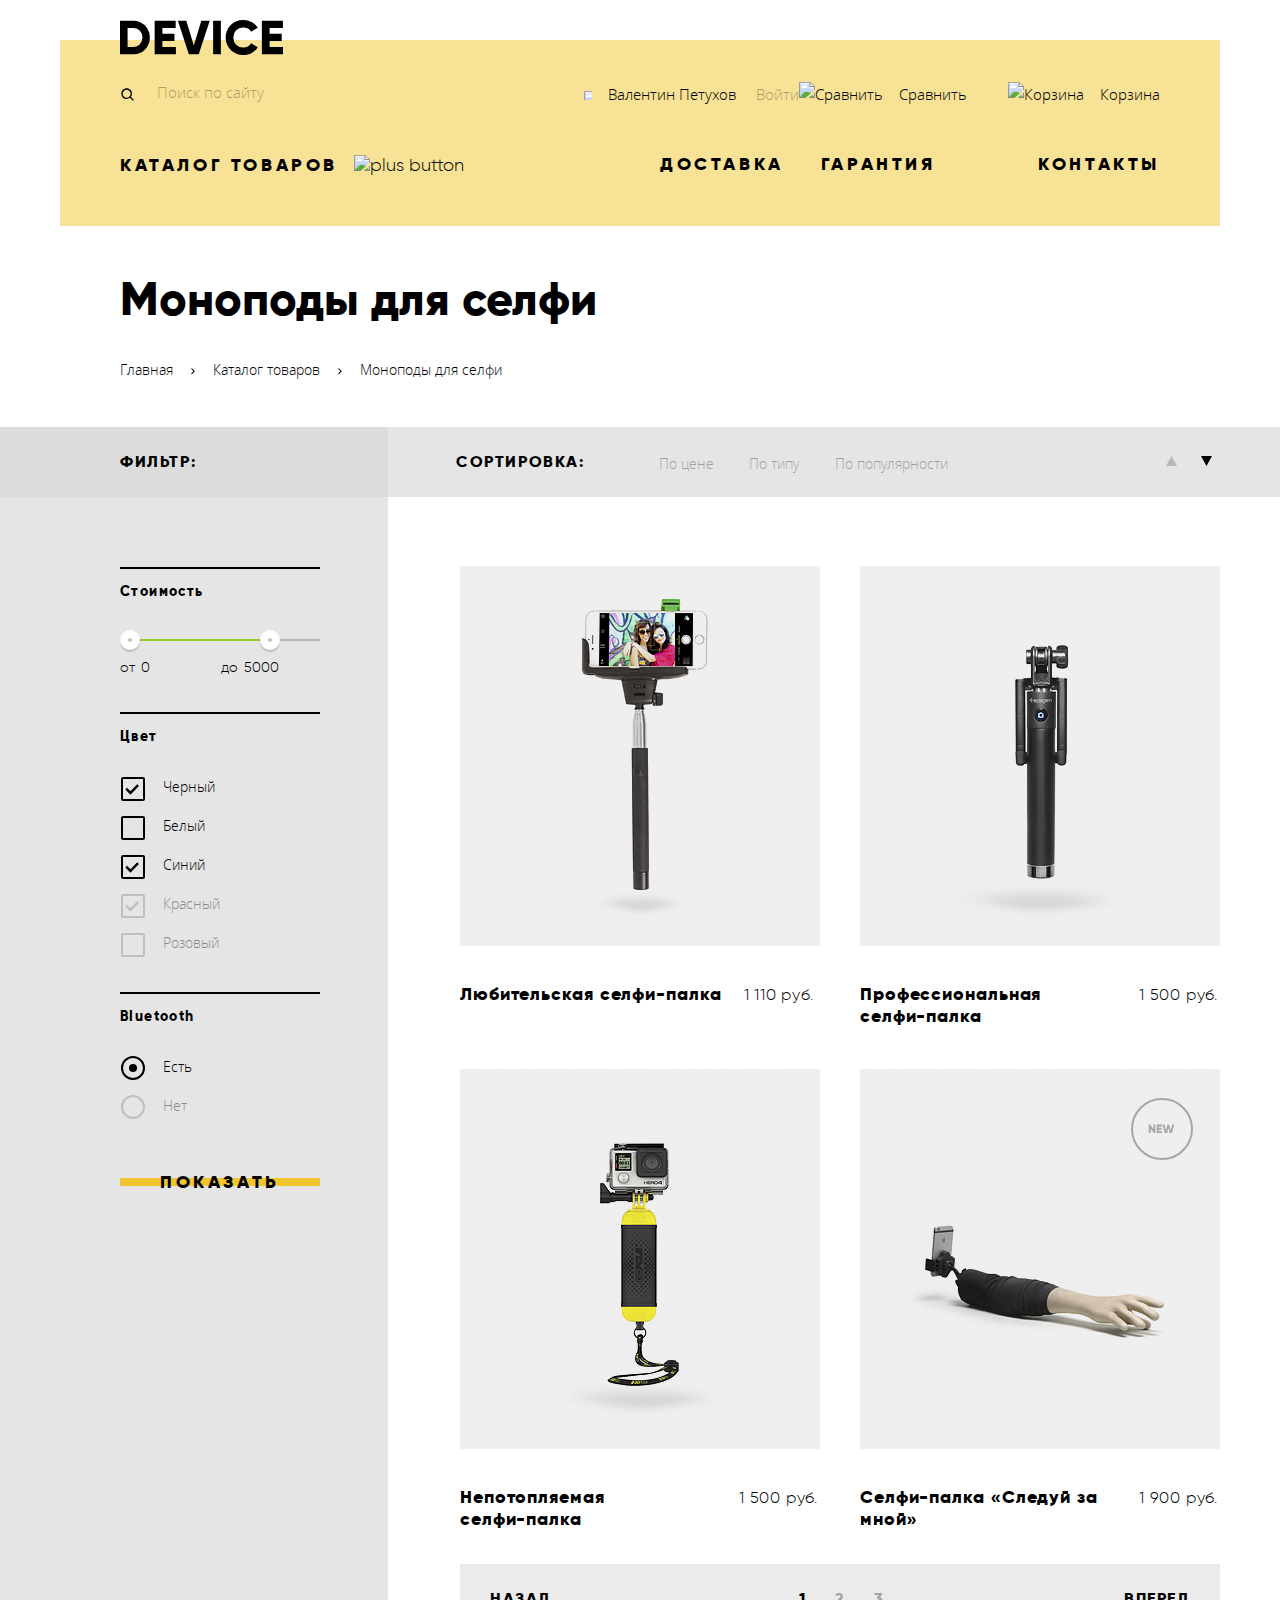
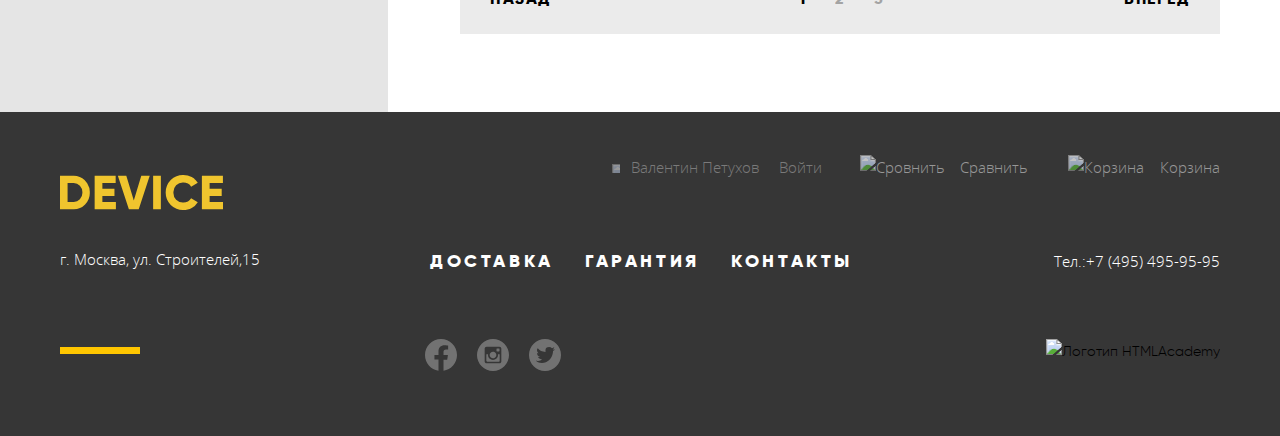
==== commit 81d73309: "Правки" ====
--- a/catalog.html
+++ b/catalog.html
@@ -4,7 +4,7 @@
   <meta charset="UTF-8">
   <title>Catalog</title>
   <link rel="stylesheet" href="css/normalize.css">
-  <link rel="stylesheet" href="css/style.css">
+  <link rel="stylesheet" href="css/style.min.css">
 </head>
 <body class="body-page">
 <header class="header">
@@ -15,25 +15,24 @@
     <div>
       <form class="header-form" action="#" method="get">
         <label class="hidden-content" for="form-input-search"></label>
-        <input class="form-input-search" type="search" name="search" id="form-input-search"
-               placeholder="Поиск по сайту">
+        <input class="form-input-search" type="search" name="search" id="form-input-search" placeholder="Поиск по сайту">
         <button class="form-button-search" type="submit" name="search-button">Найти</button>
       </form>
     </div>
     <div class="menu-list">
       <a class="menu-link user-come text-sign" href="blank.html">
         <div class="user">
-          <img class="header-link-input-pudding" src="img/user.svg" width="8" height="9" alt="">
+          <img class="header-link-input-pudding" src="img/user.svg" width="8" height="9" alt="Войти">
           <div style="padding-right: 20px">Валентин Петухов</div>
           <div style="opacity: .3">Войти</div>
         </div>
       </a>
       <a class="menu-link compare text-sign" href="#">
-        <img class="header-link-pudding" src="img/chart.svg" width="8" height="8" alt="">
+        <img class="header-link-pudding" src="img/chart.svg" width="8" height="8" alt="Сравнить">
         Сравнить
       </a>
       <a class="menu-link trash text-sign" href="#">
-        <img class="header-link-pudding" src="img/trash.svg" width="10" height="10" alt="">
+        <img class="header-link-pudding" src="img/trash.svg" width="10" height="10" alt="Корзина">
         Корзина
       </a>
     </div>
@@ -44,7 +43,7 @@
         <div class="hover-drop-down">
           <a class="catalog" href="#">Каталог товаров</a>
           <button class="plus-image" type="button" name="plus" id="plus-image-catalog">
-            <img src="img/plus.svg" width="15" height="15">
+            <img src="img/plus.svg" width="15" height="15" alt="plus button">
           </button>
         </div>
       </div>
@@ -67,8 +66,7 @@
       <li class="header-catalog-menu-link header-catalog-menu-list-second-line first-block-stile">
         <a href="catalog.html">Моноподы для селфи</a>
       </li>
-      <li
-        class="header-catalog-menu-link header-catalog-menu-list-second-line second-block-stile margin-for-second-block">
+      <li class="header-catalog-menu-link header-catalog-menu-list-second-line second-block-stile margin-for-second-block">
         <a href="#">Умные часы</a>
       </li>
       <li class="header-catalog-menu-link header-catalog-menu-list-third-line first-block-stile">
@@ -101,19 +99,18 @@
         <h2 class="title-sorting">СОРТИРОВКА:</h2>
         <div class="sorting">
           <div>
-            <button class="button-sorting-item" type="button">По цене</button>
+            <a class="button-sorting-item" href="#">По цене</a>
           </div>
           <div class="indents-sorting-item">
-            <button class="button-sorting-item" type="button">По типу</button>
+            <a class="button-sorting-item" href="#">По типу</a>
           </div>
           <div>
-            <button class="button-sorting-item" type="button">По популярности</button>
+            <a class="button-sorting-item" href="#">По популярности</a>
           </div>
         </div>
         <div class="button-sort">
           <button class="button-sort-item" type="button" name="icon-up-dir">
-            <svg class="button-sort-item-hover-up" width="18" height="18" fill="none"
-                 xmlns="http://www.w3.org/2000/svg">
+            <svg class="button-sort-item-hover-up" width="18" height="18" fill="none" xmlns="http://www.w3.org/2000/svg">
               <path opacity="1" d="M3 14h11L8.5 4 3 14z" fill="#000"/>
             </svg>
           </button>
@@ -154,28 +151,23 @@
             <legend class="border-legend">Цвет</legend>
             <ul class="filter-checkbox-items">
               <li class="filter-option filter-checkbox">
-                <input class="visually-hidden filter-input-checkbox filter-input" type="checkbox" name="black"
-                       id="filter-black" checked>
+                <input class="visually-hidden filter-input-checkbox filter-input" type="checkbox" name="black" id="filter-black" checked>
                 <label class="text-filter-button" for="filter-black">Черный</label>
               </li>
               <li class="filter-option filter-checkbox">
-                <input class="visually-hidden filter-input-checkbox filter-input" type="checkbox" name="white"
-                       id="filter-white">
+                <input class="visually-hidden filter-input-checkbox filter-input" type="checkbox" name="white" id="filter-white">
                 <label class="text-filter-button" for="filter-white">Белый</label>
               </li>
               <li class="filter-option filter-checkbox">
-                <input class="visually-hidden filter-input-checkbox filter-input" type="checkbox" name="blue"
-                       id="filter-blue" checked>
+                <input class="visually-hidden filter-input-checkbox filter-input" type="checkbox" name="blue" id="filter-blue" checked>
                 <label class="text-filter-button" for="filter-blue">Синий</label>
               </li>
               <li class="filter-option filter-checkbox">
-                <input class="visually-hidden filter-input-checkbox filter-input" type="checkbox" name="red"
-                       id="filter-red" checked disabled>
+                <input class="visually-hidden filter-input-checkbox filter-input" type="checkbox" name="red" id="filter-red" checked disabled>
                 <label class="text-filter-button" for="filter-red">Красный</label>
               </li>
               <li class="filter-option filter-checkbox">
-                <input class="visually-hidden filter-input-checkbox filter-input" type="checkbox" name="pink"
-                       id="filter-pink" disabled>
+                <input class="visually-hidden filter-input-checkbox filter-input" type="checkbox" name="pink" id="filter-pink" disabled>
                 <label class="text-filter-button" for="filter-pink">Розовый</label>
               </li>
             </ul>
@@ -185,12 +177,12 @@
             <ul class="filter-radio-items">
               <li class="filter-option filter-radio">
                 <input class="visually-hidden filter-input-radio filter-input" type="radio" name="bluetooth-group"
-                       value="having" id="filter-have" checked disabled>
+                       value="having" id="filter-have" checked>
                 <label class="text-filter-button" for="filter-have">Есть</label>
               </li>
               <li class="filter-option filter-radio">
                 <input class="visually-hidden filter-input-radio filter-input" type="radio" name="bluetooth-group"
-                       value="no-having" id="filter-no-have">
+                       value="no-having" id="filter-no-have" disabled>
                 <label class="text-filter-button" for="filter-no-have">Нет</label>
               </li>
             </ul>
@@ -203,12 +195,10 @@
           <ul class="hover-list">
             <li class="hover-item">
               <div class="img-position">
-                <p>
-                  <img src="img/hover1.png" width="360" height="380" alt="">
-                </p>
+                <img src="img/hover1.png" width="360" height="380" alt="catalog cart">
                 <div class="button-catalog-position">
-                  <button class="trash-catalog" type="button" name="trash">В корзину</button>
-                  <button class="comprison" type="button" name="add-to-comparison">Добавить к сравнению</button>
+                  <a class="trash-catalog" href="#">В корзину</a>
+                  <a class="comprison" href="#">Добавить к сравнению</a>
                 </div>
               </div>
               <a href="#">
@@ -220,12 +210,10 @@
             </li>
             <li class="hover-item">
               <div class="img-position">
-                <p>
-                  <img src="img/hover2.png" width="360" height="380" alt="">
-                </p>
+                <img src="img/hover2.png" width="360" height="380" alt="catalog cart">
                 <div class="button-catalog-position">
-                  <button class="trash-catalog" type="button" name="trash">В корзину</button>
-                  <button class="comprison" type="button" name="add-to-comparison">Добавить к сравнению</button>
+                  <a class="trash-catalog" href="#">В корзину</a>
+                  <a class="comprison" href="#">Добавить к сравнению</a>
                 </div>
               </div>
               <a href="#">
@@ -237,12 +225,10 @@
             </li>
             <li class="hover-item">
               <div class="img-position">
-                <p>
-                  <img src="img/hover3.png" width="360" height="380" alt="">
-                </p>
+                <img src="img/hover3.png" width="360" height="380" alt="catalog cart">
                 <div class="button-catalog-position">
-                  <button class="trash-catalog" type="button" name="trash">В корзину</button>
-                  <button class="comprison" type="button" name="add-to-comparison">Добавить к сравнению</button>
+                  <a class="trash-catalog" href="#">В корзину</a>
+                  <a class="comprison" href="#">Добавить к сравнению</a>
                 </div>
               </div>
               <a href="#">
@@ -254,12 +240,10 @@
             </li>
             <li class="hover-item">
               <div class="img-position marker">
-                <p>
-                  <img src="img/hover4.png" width="360" height="380" alt="">
-                </p>
+                <img src="img/hover4.png" width="360" height="380" alt="catalog cart">
                 <div class="button-catalog-position">
-                  <button class="trash-catalog" type="button" name="trash">В корзину</button>
-                  <button class="comprison" type="button" name="add-to-comparison">Добавить к сравнению</button>
+                  <a class="trash-catalog" href="#">В корзину</a>
+                  <a class="comprison" href="#">Добавить к сравнению</a>
                 </div>
               </div>
               <a href="#">
@@ -272,7 +256,7 @@
           </ul>
         </div>
         <div class="rectangle">
-          <button class="rectangle-button" type="button">Назад</button>
+          <a class="rectangle-button" href="#">Назад</a>
           <ul class="nav-list">
             <li>
               <a class="pagination-item-current" href="">1</a>
@@ -284,7 +268,7 @@
               <a class="nav-list-link-page" href="#">3</a>
             </li>
           </ul>
-          <button class="rectangle-button" type="button">Вперед</button>
+          <a class="rectangle-button" href="#">Вперед</a>
         </div>
       </div>
     </div>
@@ -293,7 +277,7 @@
 <footer class="footer">
   <div class="container">
     <div class="footer-cont">
-      <a class="footer-img-logo" href="index.html">
+      <a href="index.html">
         <img class="footer-logo-hover" src="img/e-footer-logo.svg" width="163" height="35"
              alt="Логотип магазина «Device»">
       </a>
@@ -301,17 +285,17 @@
         <div class="footer-link text-sign footer-link-catalog">
           <a class="footer-link-item user-footer" href="blank.html" style="opacity: .7">
             <div class="user">
-              <img class="user-footer-img" src="img/footeruser.svg" width="8" height="9" alt="">
+              <img class="user-footer-img" src="img/footeruser.svg" width="8" height="9" alt="Войти">
               <div style="padding-right: 20px">Валентин Петухов</div>
               <div>Войти</div>
             </div>
           </a>
           <a class="footer-link-item footer-compare" href="#">
-            <img class="footer-compare-img" src="img/footerchart.svg" width="8" height="8" alt="">
+            <img class="footer-compare-img" src="img/footerchart.svg" width="8" height="8" alt="Сровнить">
             Сравнить
           </a>
           <a class="footer-link-item trash-footer" href="#">
-            <img class="trash-footer-img" src="img/footertrash.svg" width="10" height="10" alt="">
+            <img class="trash-footer-img" src="img/footertrash.svg" width="10" height="10" alt="Корзина">
             Корзина
           </a>
         </div>
@@ -341,7 +325,9 @@
         <ul class="footer-social-list">
           <li>
             <a class="footer-social-list-link" href="#">
-              <svg class="footer-social-hover" width="32" height="32" viewBox="0 0 32 32" fill="none"
+              <span class="visually-hidden">Facebook</span>
+              <svg class="footer-social-hover" aria-hidden="true" focusable="false" width="32" height="32"
+                   viewBox="0 0 32 32" fill="none"
                    xmlns="http://www.w3.org/2000/svg">
                 <path d="M31.9973 16C31.9973 7.16267 24.8347 0 15.9987
                 0C7.16267 0 0 7.16267 0 16C0 23.984 5.85067 30.6027
@@ -356,7 +342,9 @@
           </li>
           <li class="social-indents">
             <a class="footer-social-list-link" href="#">
-              <svg class="footer-social-hover" width="32" height="32" viewBox="0 0 32 32" fill="none"
+              <span class="visually-hidden">Instagram</span>
+              <svg class="footer-social-hover" aria-hidden="true" focusable="false" width="32" height="32"
+                   viewBox="0 0 32 32" fill="none"
                    xmlns="http://www.w3.org/2000/svg">
                 <path d="M21 16C21 17.3261 20.4732 18.5979 19.5355
                 19.5355C18.5979 20.4732 17.3261 21 16 21C14.6739
@@ -402,7 +390,9 @@
           </li>
           <li>
             <a class="footer-social-list-link" href="#">
-              <svg class="footer-social-hover" width="32" height="32" viewBox="0 0 32 32" fill="none"
+              <span class="visually-hidden">Twitter</span>
+              <svg class="footer-social-hover" aria-hidden="true" focusable="false" width="32" height="32"
+                   viewBox="0 0 32 32" fill="none"
                    xmlns="http://www.w3.org/2000/svg">
                 <path d="M16 32C13.8333 32 11.7604 31.5781
                 9.78125 30.7344C7.80208 29.8906 6.09896 28.7552
@@ -462,6 +452,6 @@
     </div>
   </div>
 </footer>
-<script src="js/script.js"></script>
+<script src="js/script.min.js"></script>
 </body>
 </html>
--- a/css/style.min.css
+++ b/css/style.min.css
@@ -0,0 +1 @@
+@font-face{font-family:"Gilroy";font-style:normal;font-weight:800;src:local("Gilroy"),url(../fonts/gilroyextrabold.woff2) format("woff2"),url(../fonts/gilroyextrabold.woff) format("woff")}@font-face{font-family:"Gilroy";font-style:normal;font-weight:300;src:local("Gilroy"),url(../fonts/gilroylight.woff2) format("woff2"),url(../fonts/gilroylight.woff) format("woff")}@font-face{font-family:"Open Sans";font-style:normal;font-weight:800;src:local("Open Sans"),url(../fonts/opensans.woff2) format("woff2"),url(../fonts/opensans.woff) format("woff")}@font-face{font-family:"Open Sans";font-style:normal;font-weight:300;src:local("Open Sans"),url(../fonts/opensanslight.woff2) format("woff2"),url(../fonts/opensanslight.woff) format("woff")}:root{--special-yellow:#f7e296;--special-yellow-dark:#f0c52e;--special-yellow-light:#f7e296;--basic-black:#000;--basic-dark:#363636;--basic-grey-light:#e5e5e5;--basic-white:#fff;--filter-color:#dcdcdc;--rectangle-color:#ebebeb;--special-green:#91c92f;--toggle-point-color:#c4c4c4;--form-color:#f2f2f2;--error-form:#f6dada;--rectangle-color-hover:#d9d9d9;--default:#a6a6a6;--black-bar:rgba(0,0,0,0.2);--activ-button-rgba:rgba(0,0,0,0.3);--error-form-rgba:rgba(0,0,0,0.4);--box-shadow-toggle:rgba(0,0,0,0.18);--footer-link-rgba:rgba(255,255,255,0.7);--search-button:rgba(255,255,255,0.3);--bodu-bg:var(--basic-white);--header-color:var(--special-yellow)}body{min-width:1160px;font-family:"Gilroy",Arial,sans-serif;font-size:14px;line-height:24px;color:var(--basic-black);background-color:var(--bodu-bg)}a{text-decoration:none;color:var(--basic-black)}p,h1,h2,legend{cursor:default}li{list-style-type:none}.page{height:100%}.body-page{min-height:100%;display:grid;grid-template-rows:min-content 1fr min-content;align-content:start}.container{width:1160px;margin:0 auto 0 auto;padding:0}.visually-hidden{position:absolute;width:1px;height:1px;margin:-1px;border:0;padding:0;white-space:nowrap;clip-path:inset(100%);clip:rect(0 0 0 0);overflow:hidden}.header-form{display:flex;position:relative;width:440px;margin-right:auto}.header-form::before{content:"";position:absolute;height:50px;width:50px;background-image:url("../img/icon_search.svg");background-position:0 61%;background-repeat:no-repeat}.form-button-search,.form-input-search{font-family:"Open Sans",Arial,sans-serif;font-size:15px;line-height:20px}.menu-header-search{transition:opacity .2s}.form-input-search{background-color:transparent;border:0;border-bottom:2px solid transparent;padding:14px 0 14px 37px;width:356px;transition:opacity .2s,color .2s,background-color .2s,outline-width .2s}.form-input-search:focus{border-bottom-color:var(--basic-black);outline-width:0}.form-input-search:focus+.form-button-search{visibility:visible}.form-input-search[type="search"]::placeholder{color:var(--basic-black);opacity:.3}.form-input-search:hover[type="search"]::placeholder{color:var(--basic-black);opacity:.6}.form-input-search:focus[type="search"]::placeholder{color:var(--basic-black);opacity:1}.form-button-search{background-color:transparent;border:2px solid var(--basic-black);padding:15px 17px;text-transform:uppercase;visibility:hidden;transition:opacity .2s,color .2s,background-color .2s}.form-button-search:hover{color:var(--basic-white);background-color:var(--basic-black)}.form-button-search:active{color:var(--search-button);background-color:var(--basic-black);visibility:visible}.header{display:flex;flex-direction:column;position:relative;width:1160px;height:186px;margin:40px auto 0;background-color:var(--header-color)}.header-menu{display:flex;padding:26px 60px 32px 60px;font-family:"Open Sans",Arial,sans-serif;font-size:15px;font-weight:normal}.menu-link{padding-top:16px}.menu-list{display:flex;height:50px;min-width:500px;margin-left:auto}.user-come{margin-right:auto}.user{display:flex}.trash{margin-left:41px}.header ul{padding:0}.navigation-drop-down{margin-right:auto}.hover-drop-down{transition:opacity .2s}.hover-drop-down:hover{opacity:.6}.hover-drop-down:active{opacity:.3}.navigation{display:flex;min-width:500px}.delivery-item{margin-right:37px}.contacts-item{margin-right:auto}.header-logo-img{padding:0;position:absolute;top:-20px;left:60px;transition:opacity .2s}.header-link-input-pudding{padding-top:9px;padding-right:16px}.header-link-pudding{padding-right:12px}.plus-image{background-color:transparent;border:0;cursor:pointer}.plus-image img{padding-top:2px}.header-catalog-menu{display:flex;position:absolute;flex-wrap:wrap;width:660px;min-height:90px;z-index:4}.header-catalog-menu::before{content:"";position:absolute;width:1160px;height:149px;background:var(--special-yellow)}.header-catalog-menu li{position:relative;height:16px;margin-left:60px}.header-catalog-menu-list-first-line{margin-top:14px}.header-catalog-menu-list-second-line{margin-top:20px}.header-catalog-menu-list-third-line{margin-top:20px}.first-block-stile{width:179px}.second-block-stile{width:125px}.margin-for-second-block{margin-right:202px}.third-block-stile{width:104px}.header-catalog-menu-link{font-family:"Open Sans",Arial,sans-serif;font-size:15px;font-weight:300;line-height:20px;transition:opacity .2s}.header-catalog-menu-link:hover{opacity:.6}.header-catalog-menu-link:active{opacity:.3}.nav-header-list{display:flex;flex-wrap:wrap;font-size:18px;padding:0 60px 0 60px}.nav-header-list-link{font-size:18px;font-weight:800;text-transform:uppercase;letter-spacing:.2em;transition:opacity .2s}.catalog{font-size:18px;font-weight:800;text-transform:uppercase;letter-spacing:.2em;padding:0;margin-right:5px}.slider-product-item{position:relative;margin:0;padding:0}.slider-product-item::before{content:"";position:absolute;width:1160px;height:114px;z-index:-1;background:var(--special-yellow)}.slider-product-img{padding:0}.slider-product-list-page1{display:grid;grid-template-columns:1fr 1fr;margin:0 47px 14px 88px;padding:0}.slider-product-img-container1{width:384px;height:486px}.slider-product-text-container1{padding-top:22px;width:500px;height:464px}.slider-product-list-page2{display:grid;grid-template-columns:1fr 1fr;margin:0 47px 15px 120px;padding:0}.slider-product-img-container2{width:345px;height:485px}.slider-product-text-container2{padding-top:22px;width:513px;height:463px}.slider-product-list-page3{display:grid;grid-template-columns:1fr 1fr;margin:0;padding:0}.slider-product-img-container3{width:526px;height:334px;padding:70px 0 73px 30px}.slider-product-text-container3{width:495px;height:458px;padding:22px 41px 20px 20px}.slider-product-background-img-1{background:url("../img/01.svg") no-repeat 100% 3%}.slider-product-background-img-2{background:url("../img/02.svg") no-repeat 96% 3%}.slider-product-background-img-3{background:url("../img/03.svg") no-repeat 91% 3%}.slider-product-text-container1::before{content:"";position:absolute;margin:0 0 52px 0;width:100px;height:7px;background-color:var(--basic-white);z-index:-1}.slider-product-text-container2::before{content:"";position:absolute;margin:0 0 52px 0;width:100px;height:7px;background-color:var(--basic-white);z-index:-1}.slider-product-text-container3::before{content:"";position:absolute;margin:0 0 52px 0;width:100px;height:7px;background-color:var(--basic-white);z-index:-1}.slider-button-link{display:flex;align-content:stretch;align-items:baseline;padding:0;margin:0}.toggle-left{display:flex;position:absolute;left:1000px;top:338px;padding:0}.slider-option{padding-left:26px}.slider-option:first-child{padding-left:0}.slider-option label{position:relative;display:block;cursor:pointer}.slider-product-toggle+label::before{content:"";position:absolute;top:-13px;width:12px;height:12px;border:1px solid var(--basic-black);border-radius:50%}.slider-product-toggle:checked+label::after{content:"";position:absolute;top:-10px;right:-11px;width:6px;height:6px;border:1px solid var(--basic-black);border-radius:50%}.slider-product-title{margin-top:52px}.slider-product-link{display:block;text-align:center;width:220px;padding:0;margin:0}.text-indents{line-height:20px;padding-top:15px;padding-bottom:45px}.table{padding-right:57px;padding-bottom:10px}.table-last{padding-bottom:10px}.slider-product-table{padding-top:60px}.slider-product-table-heding{font-size:13px;line-height:15px;font-weight:300;letter-spacing:.1em}.slider-product-table-spec{font-size:36px;line-height:42px;font-weight:300;letter-spacing:.1em}.popular-list{display:grid;grid-template-columns:repeat(6,1fr);column-gap:40px;margin:0;padding:90px 0 4px 0;list-style:none}.popular-item{width:160px}.services{background:linear-gradient(to bottom,var(--basic-white) 115px,var(--basic-grey-light) 115px,var(--basic-grey-light) 228px);margin:58px 0 90px 0}.slider-services{position:relative;background:url("../img/black-line-slider.svg") no-repeat 24% 20%;height:403px}.slider-services-item-first{display:flex;flex-direction:row;margin:0;padding:0}.slider-services-item-second{display:flex;flex-direction:row;margin:0;padding:0}.slider-services-item-third{display:flex;flex-direction:row;margin:0;padding:0}.slider-button{display:flex;position:absolute;align-items:self-start;flex-direction:column;min-width:277px;margin-right:auto}.slider-services-text-first{padding-top:86px;padding-left:159px;width:495px}.slider-services-text-second{padding-top:86px;padding-left:159px;width:574px}.slider-services-text-third{padding-top:86px;padding-left:159px;width:540px}.slider-services-image-first{margin-top:86px;margin-left:auto}.slider-services-image-second{margin-top:68px;margin-left:auto}.slider-services-image-third{margin-top:63px;margin-left:56px}.text-sign{font-family:"Open Sans",Arial,sans-serif;font-size:15px;font-weight:300}.slider-text-style{margin:0;padding-top:40px;line-height:30px;letter-spacing:.1em}.slider-services-slid{display:flex;flex-direction:row;justify-content:space-between;margin-left:auto;width:919px}.slider-services-button{font-size:18px;width:160px;font-weight:800;line-height:22px;text-transform:uppercase;letter-spacing:.2em;border:0;background:url("../img/yellow-line-second.svg") no-repeat center;background-size:100%;transition:background .2s,color .2s;cursor:pointer;outline:0}.slider-services-button:hover{background-color:var(--special-yellow-dark)}.slider-button-1{position:absolute;top:104px}.slider-button-2{position:absolute;top:165px}.slider-button-3{position:absolute;top:227px}.slider-button-first{position:absolute;top:96px;font-size:18px;width:277px;height:40px;font-weight:800;line-height:22px;padding-left:19px;text-align:left;text-transform:uppercase;letter-spacing:.2em;border:0;background:var(--basic-black);color:var(--special-yellow);background-size:100%;transition:background .2s,color .2s;cursor:pointer;outline:0}.slider-button-second{position:absolute;top:156px;font-size:18px;width:277px;height:40px;font-weight:800;line-height:22px;padding-left:24px;text-align:left;text-transform:uppercase;letter-spacing:.2em;border:0;background:var(--basic-black);color:var(--special-yellow);background-size:100%;transition:background .2s,color .2s;cursor:pointer;outline:0}.slider-button-third{position:absolute;top:218px;font-size:18px;width:277px;height:40px;font-weight:800;line-height:22px;padding-left:38px;text-align:left;text-transform:uppercase;letter-spacing:.2em;border:0;background:var(--basic-black);color:var(--special-yellow);background-size:100%;transition:background .2s,color .2s;cursor:pointer;outline:0}.popular-img{margin-bottom:30px;width:160px;height:160px;background-color:var(--special-yellow-light);background-repeat:no-repeat;background-position:center;transition:background-color .2s,fill-opacity .2s}.popular-img:hover{background-color:var(--special-yellow-dark)}.popular-img:active path{fill-opacity:.3}.list-popular-text{font-weight:800;font-size:18px;line-height:22px;transition:opacity .2s}.list-popular-text--spacing{letter-spacing:.05em}.list-popular-text:active{opacity:.3}.partners-img{width:260px;height:100px}.partners-list{display:grid;grid-template-columns:repeat(4,1fr);column-gap:40px;margin:0 0 90px 0;padding:0;list-style:none}.dji{background-image:url("../img/logotypes1.png");transition:background-image .2s}.dji:hover{background-image:url("../img/dji-hover.png")}.sp_adgets{background-image:url("../img/logotypes2.png");transition:background-image .2s}.sp_adgets:hover{background-image:url("../img/sp-adgets-hover.png")}.go-pro{background-image:url("../img/logotypes3.png");transition:background-image .2s}.go-pro:hover{background-image:url("../img/go-pro-hover.png")}.vivi{background-image:url("../img/logotypes4.png");transition:background-image .2s}.vivi:hover{background-image:url("../img/vive-hover.png")}.button{font-size:18px;font-weight:800;line-height:22px;text-transform:uppercase;letter-spacing:.2em;border:0;background:url("../img/button.svg") no-repeat 0 55%;background-size:100%;transition:background-color .2s,color .2s;outline:0;cursor:pointer}.button:hover{background-color:var(--special-yellow-dark)}.button:active{color:var(--activ-button-rgba);background-color:var(--special-yellow-dark)}.section-wrapper{background-color:var(--basic-grey-light)}.sub-title{font-size:47px;line-height:58px;font-weight:800;margin:0}.about-title{letter-spacing:.2em;margin-top:57px;margin-bottom:41px}.slider-services-title{letter-spacing:.2em}.about-list-text{padding:60px 0 76px 32px}.about-list-text-item{position:relative;font-family:"Gilroy",Arial,sans-serif;font-style:normal;font-weight:800;font-size:16px;line-height:28px;padding-bottom:16px}.about-list-text-item:nth-child(2){padding-bottom:13px}.about-list-text-item::before{content:"";position:absolute;top:12px;left:-32px;width:8px;height:8px;border:2px solid var(--basic-grey-light);box-sizing:border-box;border-radius:50%}.about-list-text-item:last-child{padding-bottom:0}.button-about{padding-left:24px;padding-right:18px;text-align:center;font-size:18px;font-weight:800;line-height:22px;letter-spacing:.2em;text-transform:uppercase;background:url("../img/button.svg") no-repeat 0 50%;transition:background-color .2s,color .2s;cursor:pointer}.button-about-write{padding-left:40px;padding-right:40px}.button-about:hover{background-color:var(--special-yellow-dark)}.button-about:active{color:var(--activ-button-rgba);background-color:var(--special-yellow-dark)}.map{width:560px;height:222px;margin:40px 0 85px 0;background:url("../img/map.png")}.trash-catalog{width:200px;height:22px;text-align:center;font-size:18px;font-weight:800;line-height:22px;letter-spacing:.2em;text-transform:uppercase;border:0;background:url("../img/button.svg") no-repeat 0 50%;transition:background-color .2s,color .2s,height .2s;outline:0;cursor:pointer}.trash-catalog:hover{background-color:var(--special-yellow-dark)}.trash-catalog:active{color:var(--activ-button-rgba);background-color:var(--special-yellow-dark)}.info{display:grid;grid-template-columns:1fr 1fr;column-gap:127px;margin-bottom:86px}.about{width:473px;height:580px;padding:0;background:url("../img/blackline.svg") no-repeat top left}.about ul{margin:0}.about p{margin:0}.contacts{width:560px;height:580px;padding:0;background:url("../img/blackline.svg") no-repeat top left}.contacts p{margin:0}.indent{padding-top:40px}.line-height-about{line-height:28px}.footer{height:324px;background-color:var(--basic-dark)}.footer-cont{position:relative;margin:0;padding:0;width:1160px}.footer-link-item{color:var(--footer-link-rgba);transition:opacity .2s}.user-footer{margin-right:auto}.user-footer-img{padding-top:9px;padding-right:11px}.footer-compare-img{padding-right:11px}.trash-footer{margin-left:40px}.trash-footer-img{padding-right:12px}.footer-address{color:var(--basic-white);line-height:20px;height:20px}.footer-block-first{display:flex;height:20px;padding-top:43px;align-content:flex-end}.footer-block-second{display:flex;padding-top:74px}.footer-block-third{display:flex;justify-content:flex-end;padding-top:66px;background:url("../img/yellow-line.svg") no-repeat 0 75%}.footer-link{display:flex;margin-left:auto;min-width:325px}.item-list,.social-indents{margin-left:auto;margin-right:auto}.footer-compare{margin-left:38px}.footer-logo-hover{position:absolute;top:63px;height:35px;transition:opacity .2s}.img-position{position:relative;transition:opacity}.img-position p{height:380px}.img-position:hover{opacity:.7}.img-position:hover>.button-catalog-position{visibility:visible}.button-catalog-position{position:absolute;top:180px;left:77px;bottom:138px;display:flex;flex-direction:column;align-items:center;visibility:hidden}.comprison{font-family:"Open Sans",Arial,sans-serif;font-size:13px;line-height:18px;font-weight:300;letter-spacing:.1em;padding-top:22px;border:0;opacity:.5;background:transparent;outline:0;cursor:pointer;transition:opacity .2s}.comprison:hover,.comprison:focus{opacity:1}.comprison:active{opacity:.2}.marker::before{content:url("../img/marker-new.svg");position:absolute;z-index:4;top:29px;left:271px}.catalog-item-container{display:flex;align-content:baseline;width:361px;padding-top:30px}.footer-nav{margin:0 auto 0 170px}.footer-list{display:flex;list-style:none;padding:0;width:423px;height:22px}.footer-nav ul{margin-top:0;margin-bottom:0}.footer-social-hover{transition:fill-opacity .3s}.footer-social-hover:hover path,.footer-social-hover:focus path{fill-opacity:.6}.footer-social-hover:active path{fill-opacity:.1}.footer-link-catalog{opacity:.7}.footer-social-list{display:flex;list-style:none;width:136px;margin:0;padding:0}.footer-list-item-link{color:var(--basic-white);letter-spacing:.2em;padding:0;font-size:18px;font-weight:800;min-width:111px;transition:opacity .2s}.footer-tel{color:var(--basic-white)}.footer-academy-logo{margin-left:485px;transition:opacity .2s}.form-about{font-size:18px;line-height:22px;font-weight:800}.button-submit{border:0;background:transparent}.bread-crumbs{display:flex;margin:0;padding:0 0 45px 60px}.bread-crumbs li{margin-right:40px}.bread-crumbs li::after{content:url("../img/bread-crumbs.svg");padding-left:18px;position:absolute}.bread-crumbs li:last-child{margin-right:0}.bread-crumbs li:last-child::after{display:none}.bread-crumbs-list-link{font-family:"Open Sans",Arial,sans-serif;font-weight:300;font-size:14px;line-height:19px;transition:opacity .2s}.sorting-button{display:flex;background-color:var(--basic-grey-light);margin:25px 0 25px 68px;width:760px}.sorting{display:flex;margin-left:74px;margin-right:auto;width:289px}.indents-sorting-item{margin-right:auto;margin-left:auto}.button-vector{background-color:var(--basic-grey-light)}.title-sorting{font-weight:800;font-size:16px;line-height:20px;text-transform:uppercase;letter-spacing:.1em;margin:0}.title-filter{font-weight:800;font-size:16px;line-height:20px;text-transform:uppercase;letter-spacing:.1em;margin:0;padding:25px 0 25px 60px}.button-sorting-item{font-family:"Open Sans",Arial,sans-serif;font-weight:normal;font-size:14px;line-height:19px;border:0;padding:0;background-color:var(--basic-grey-light);outline:0;opacity:.3;transition:opacity .2s;cursor:pointer}.button-sort button{padding:0}.button-sort-item{outline:0;border:0;background-color:transparent;transition:opacity .2s;cursor:pointer}.button-sort-item:last-child{padding-left:13px}.button-sort-item-hover-up path{fill-opacity:.2}.button-sort-item-hover-up:hover path,.button-sort-item-hover-up:focus path{fill-opacity:.4}.button-sort-item-hover-up:active path{fill-opacity:1}.button-sort-item-hover:hover path,.button-sort-item-hover:focus path{fill-opacity:.4}.button-sort-item-hover:active path{fill-opacity:1}.sub-title-catalog{font-size:47px;line-height:58px;font-weight:800;padding-top:44px;padding-left:120px;padding-bottom:30px}.hover-price{padding-top:3px;font-size:16px;font-weight:300;line-height:18px;letter-spacing:.05em;width:85px;height:18px;align-content:baseline;text-align:center;margin-left:auto}.hover-title{font-weight:800;font-size:18px;line-height:22px;letter-spacing:.05em;width:276px;margin:0}.rectangle{display:flex;width:760px;height:70px;margin:40px 0 78px 72px;background-color:var(--rectangle-color)}.nav-list{display:flex;justify-content:space-between;width:85px;padding:0;margin-top:auto;margin-bottom:auto}.rectangle-button{display:block;font-size:16px;line-height:20px;font-weight:800;width:66px;text-transform:uppercase;border:0;letter-spacing:.1em;background-color:var(--rectangle-color);cursor:pointer;transition:opacity .2s,background-color .2s}.rectangle-button:first-child{margin-right:203px;padding:25px 25px 25px 30px}.rectangle-button:last-child{margin-left:auto;padding:25px 30px 25px 24px}.rectangle-button:hover,.rectangle-button:focus{background-color:var(--rectangle-color-hover)}.rectangle-button:active{background-color:var(--rectangle-color-hover);color:var(--activ-button-rgba)}.nav-list-link-page{display:block;padding:25px 15px 25px 15px;font-size:16px;line-height:20px;font-weight:800;opacity:.3;transition:opacity .2s}.pagination-item-current,.pagination-item-current:hover,.pagination-item-current:focus,.pagination-item-current:active{display:block;padding:25px 15px 25px 15px;font-size:16px;line-height:20px;font-weight:800;opacity:1}.filter-size{height:70px;width:328px;background-color:var(--filter-color)}.filter-forms{width:200px;padding-right:68px;padding-left:60px;background-color:var(--basic-grey-light)}.background-filters{height:70px;background-image:linear-gradient(to right,var(--filter-color) 0,var(--filter-color) 29.3%,var(--basic-grey-light) 29.3%,var(--basic-grey-light) 100%)}.filter-flex{display:flex}.card-item{background-image:linear-gradient(to right,var(--basic-grey-light) 0,var(--basic-grey-light) 29.3%,var(--basic-white) 29.3%,var(--basic-white) 100%)}.section-sorting{display:flex;flex-direction:row}.hover-list{display:flex;flex-wrap:wrap;padding:0;width:760px;margin:69px 0 0 72px}.hover-list p{margin:0;transition:opacity .2s}.hover-item{width:360px;height:455px}.hover-item:nth-child(2n){margin-right:0;padding-bottom:48px}.hover-item:nth-child(1){padding-bottom:48px}.hover-item:nth-child(2n){padding-left:40px}.hover-item:last-child{padding-bottom:0}.button-form{width:200px;height:22px;text-align:center;font-size:18px;font-weight:800;line-height:22px;letter-spacing:.2em;text-transform:uppercase;border:0;background:url("../img/button.svg") no-repeat 0 55%;transition:background-color .2s,color .2s;outline:0;cursor:pointer}.button-form:hover,.button-form:focus{background-color:var(--special-yellow-dark)}.button-form:active{color:var(--activ-button-rgba);background-color:var(--special-yellow-dark)}.header-logo-img:hover{opacity:.6}.header-logo-img:active{opacity:.3}.footer-logo-hover:hover{opacity:.6}.footer-logo-hover:active{opacity:.3}.nav-header-list-link:hover{opacity:.6}.nav-header-list-link:active{opacity:.3}.footer-list-item-link:hover{opacity:.6}.footer-list-item-link:active{opacity:.3}.menu-link:hover{opacity:.6}.menu-link:active{opacity:.3}.footer-link-item:hover{opacity:.6}.footer-link-item:active{opacity:.3}.footer-academy-logo:hover{opacity:.6}.footer-academy-logo:active{opacity:.3}.nav-list-link-page:hover{opacity:.6}.nav-list-link-page:active{opacity:1}.bread-crumbs-list-link:hover{opacity:.6}.bread-crumbs-list-link:active{opacity:.3}.button-sorting-item:hover{opacity:.6}.button-sorting-item:active{opacity:1}.filter-item{margin:0;padding:0;border:0;left:0;right:0}.range-style{margin-top:70px}.checkbox-style{margin-top:41px}.radio-button-style{margin-top:20px}.border-legend{width:100%;border-top:2px solid var(--basic-black);padding-top:14px;border-right:0;border-left:0;border-bottom:0}.filter-item legend{font-style:normal;font-weight:800;font-size:14px;line-height:17px;letter-spacing:.1em}.range-filter{width:200px;margin-top:30px}.range-controls{position:relative;height:11px;padding-top:9px;background-color:var(--basic-grey-light)}.range-controls .scale{height:2px;background:var(--black-bar)}.range-controls .bar{width:70%;height:2px;background:var(--special-green)}.range-controls .toggle{position:absolute;top:0;left:0;width:4px;height:4px;padding:0;border:8px solid var(--basic-white);background-color:var(--toggle-point-color);border-radius:50%;box-shadow:0 2px 1px 0 var(--box-shadow-toggle);cursor:pointer}.range-controls .toggle-min{left:0}.range-controls .toggle-max{left:140px}.price-controls{height:16px;padding-top:5px}.price-controls label{font-style:normal;font-weight:300;font-size:14px;line-height:16px}.price-controls input{font-family:inherit;font-size:inherit;width:74px;text-align:left;color:var(--basic-black);border:0;background:var(--basic-grey-light);margin-bottom:38px;-moz-appearance:textfield}.filter-option{margin-bottom:20px;padding-left:43px}.filter-option label{position:relative;display:block;cursor:pointer;user-select:none}.slider-product-toggle{font-weight:300;font-size:36px;line-height:42px}.filter-radio-items{padding:32px 0 35px 0;margin:0}.text-filter-button{font-family:"Open Sans",Arial,sans-serif;font-style:normal;font-weight:300;font-size:14px;line-height:19px}.filter-input-radio+label::before{content:"";position:absolute;left:-42px;top:-1px;width:20px;height:20px;border:2px solid var(--basic-black);border-radius:50%}.filter-input-radio:checked+label::after{content:"";position:absolute;top:7px;left:-34px;width:8px;height:8px;background-color:var(--basic-black);border-radius:50%}.filter-input:hover+label::before,.filter-input:focus+label::before,.filter-input-radio:hover:checked+label::after,.filter-input-radio:focus:checked+label::after{opacity:.6}.filter-input-radio[type=radio]:disabled+label,.filter-input-radio[type=radio]:disabled+label::before,.filter-input-radio[type=radio]:disabled:checked+label::after{opacity:.4}.filter-input-checkbox+label::before{content:"";position:absolute;left:-42px;top:0;width:20px;height:20px;border:2px solid var(--basic-black);border-radius:2px;transition:opacity .2s}.filter-input-checkbox:checked+label::after{content:"";position:absolute;top:7px;left:-38px;width:14px;height:14px;background-image:url("../img/checkbox.svg");background-repeat:no-repeat;background-position:0 0;transition:opacity .2s}.filter-input-checkbox[type=checkbox]:disabled+label,.filter-input-checkbox[type=checkbox]:disabled+label::before,.filter-input-checkbox[type=checkbox]:disabled:checked+label::after{opacity:.4}.filter-input-checkbox:hover+label::before,.filter-input-checkbox:hover+label::after,.filter-input-checkbox:focus+label::before,.filter-input-checkbox:focus+label::after,.filter-input-checkbox:focus:checked+label::before,.filter-input-checkbox:focus:checked+label::after{opacity:.6}.filter-checkbox-items{padding:32px 0 0 0;margin:0}.modal-map{position:fixed;width:959px;height:559px;top:0;right:0;bottom:0;left:0;margin:auto;background:var(--basic-white);box-shadow:0 10px 16px rgba(0,0,0,0.15)}.modal-map iframe{border:0}.modal-write{position:fixed;top:0;right:0;bottom:0;left:0;margin:auto;background:var(--basic-white);box-shadow:0 10px 16px rgba(0,0,0,0.15);width:960px;height:550px;border:0}.modal-title{font-family:"Gilroy",Arial,sans-serif;font-style:normal;font-weight:800;font-size:18px;line-height:22px}.modal-write ul{padding:0}.text-form-area[id="note"]::placeholder{padding-left:20px;padding-top:16px}.name-form{background-color:var(--form-color);border:0;width:356px;height:48px;outline:0;text-indent:20px;margin-top:10px;transition:background-color,outline}.email-form{background-color:var(--form-color);border:0;width:356px;height:48px;outline:0;text-indent:20px;margin-top:10px;transition:background-color,outline}.name-form:focus{background-color:var(--basic-white);outline:2px solid var(--special-yellow)}.email-form:focus{background-color:var(--basic-white);outline:2px solid var(--special-yellow)}.padding-form-email{margin-left:40px}.modal-button{width:200px;font-size:18px;font-weight:800;line-height:22px;text-transform:uppercase;letter-spacing:.2em;border:0;background:url("../img/form-button.svg") no-repeat center;background-size:100%;transition:background-color .2s,color .2s;outline:0;cursor:pointer;margin-top:54px;margin-left:100px}.modal-button:hover{background-color:var(--special-yellow)}.modal-button:active{color:var(--activ-button-rgba)}.text-modal-stile{display:flex;flex-direction:column;margin-top:32px}.text-form-area{background-color:var(--form-color);border:0;width:756px;height:163px;outline:0;margin-top:10px;transition:background-color,outline}.text-form-area:focus{background-color:var(--basic-white);outline:2px solid var(--special-yellow)}.style-form-write li{display:flex;flex-direction:column}.style-form-write{display:flex;flex-wrap:wrap;margin:92px 0 0 100px}.modal-close{position:absolute;top:20px;right:20px;width:55px;height:55px;border:0;cursor:pointer;background-color:var(--special-yellow-dark);opacity:.5;border-radius:50px;outline:0;transition:opacity .2s}.modal-close:hover{opacity:1}.modal-close:active{opacity:.3}.modal-close::before,.modal-close::after{content:"";position:absolute;top:27px;left:15px;width:25px;height:3px;background-color:var(--basic-white)}.modal-close::before{transform:rotate(45deg);opacity:.7}.modal-close::after{transform:rotate(-45deg);opacity:.7}.modal-error{background-color:var(--error-form);color:var(--error-form-rgba)}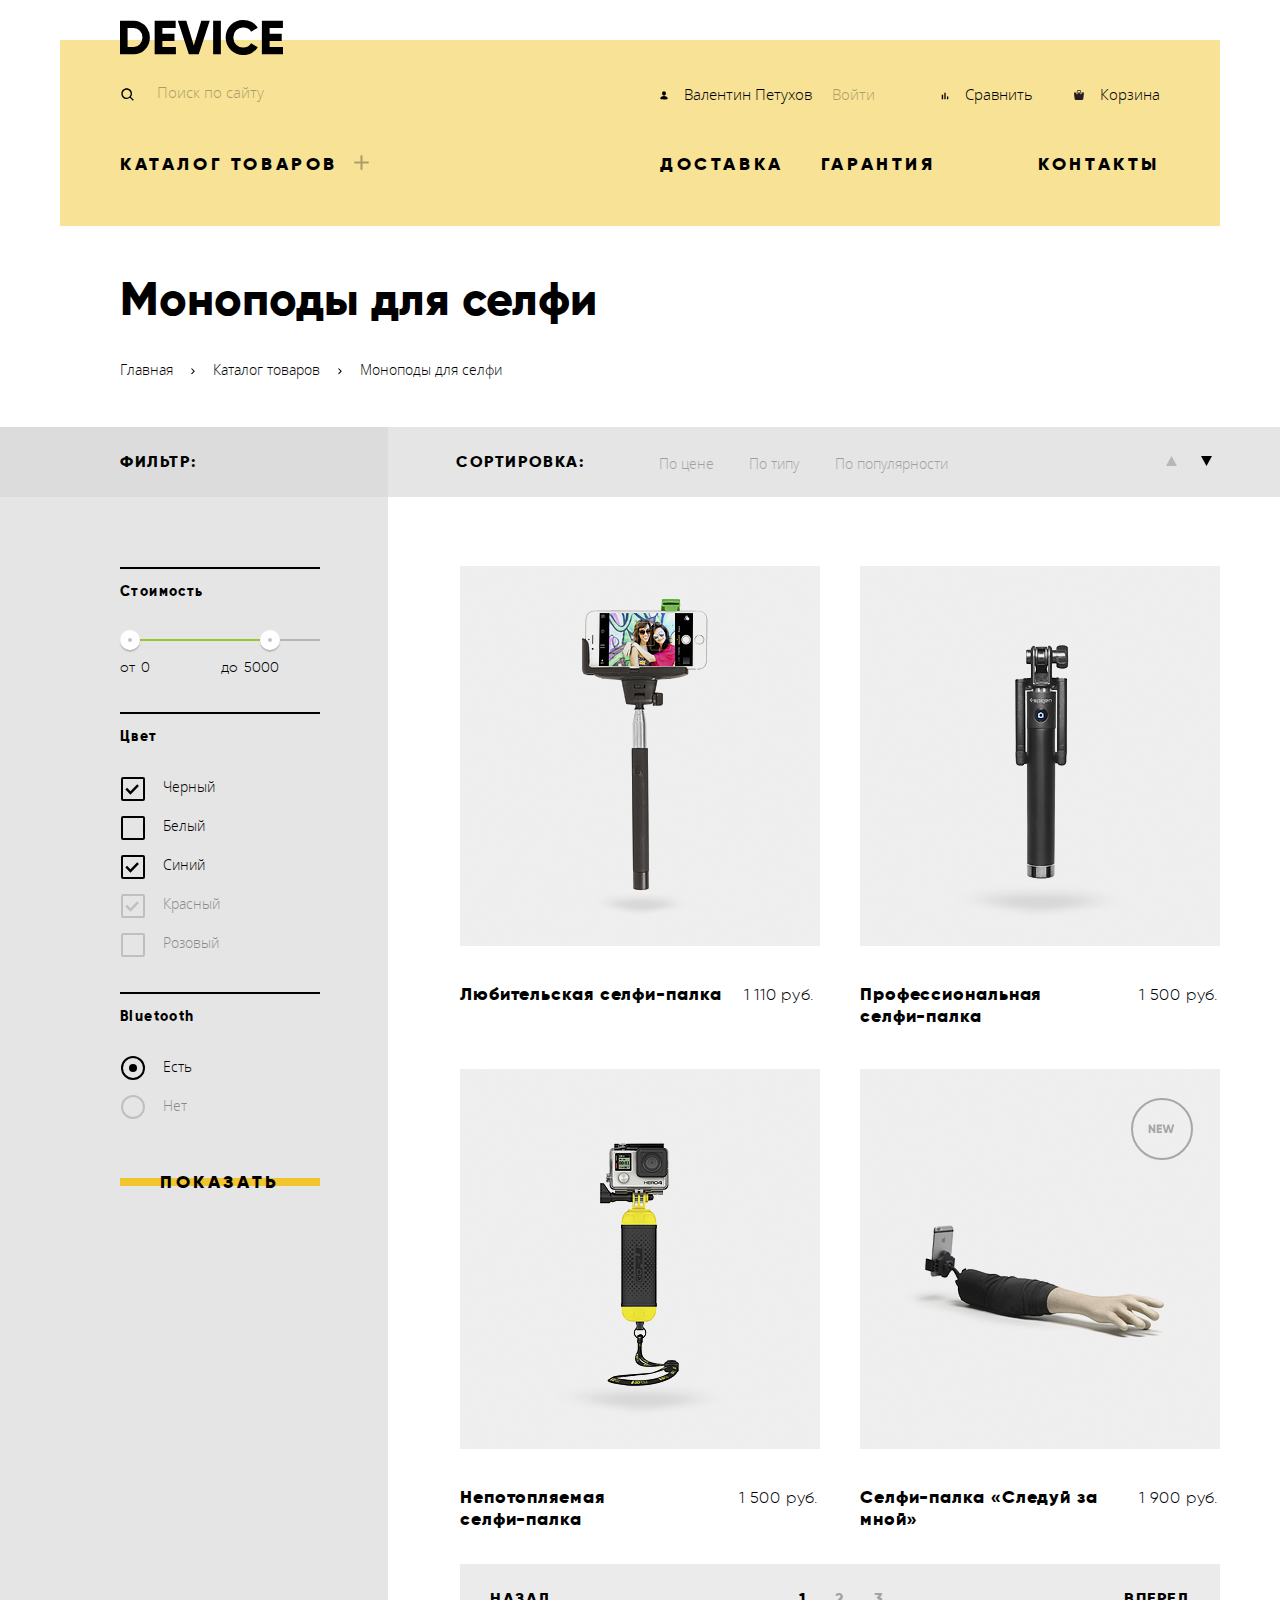
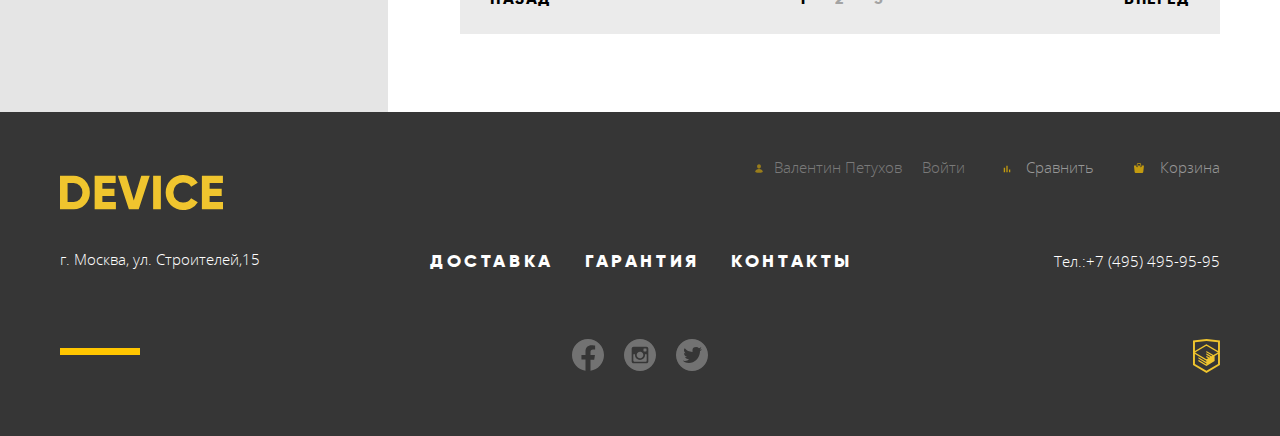
==== commit 3ad8e154: "Правки" ====
--- a/catalog.html
+++ b/catalog.html
@@ -22,17 +22,17 @@
     <div class="menu-list">
       <a class="menu-link user-come text-sign" href="blank.html">
         <div class="user">
-          <img class="header-link-input-pudding" src="img/user.svg" width="8" height="9" alt="Войти">
+          <img class="header-link-input-pudding" src="img/header-user.svg" width="8" height="9" alt="Войти">
           <div style="padding-right: 20px">Валентин Петухов</div>
           <div style="opacity: .3">Войти</div>
         </div>
       </a>
       <a class="menu-link compare text-sign" href="#">
-        <img class="header-link-pudding" src="img/chart.svg" width="8" height="8" alt="Сравнить">
+        <img class="header-link-pudding" src="img/header-chart.svg" width="8" height="8" alt="Сравнить">
         Сравнить
       </a>
       <a class="menu-link trash text-sign" href="#">
-        <img class="header-link-pudding" src="img/trash.svg" width="10" height="10" alt="Корзина">
+        <img class="header-link-pudding" src="img/header-trash.svg" width="10" height="10" alt="Корзина">
         Корзина
       </a>
     </div>
@@ -43,7 +43,7 @@
         <div class="hover-drop-down">
           <a class="catalog" href="#">Каталог товаров</a>
           <button class="plus-image" type="button" name="plus" id="plus-image-catalog">
-            <img src="img/plus.svg" width="15" height="15" alt="plus button">
+            <img src="img/header-plus.svg" width="15" height="15" alt="plus button">
           </button>
         </div>
       </div>
@@ -109,16 +109,16 @@
           </div>
         </div>
         <div class="button-sort">
-          <button class="button-sort-item" type="button" name="icon-up-dir">
+          <a class="button-sort-item" id="icon-up-dir" href="#">
             <svg class="button-sort-item-hover-up" width="18" height="18" fill="none" xmlns="http://www.w3.org/2000/svg">
               <path opacity="1" d="M3 14h11L8.5 4 3 14z" fill="#000"/>
             </svg>
-          </button>
-          <button class="button-sort-item" type="button" name="icon-down-dir">
+          </a>
+          <a class="button-sort-item" id="icon-down-dir" href="#">
             <svg class="button-sort-item-hover" width="18" height="18" fill="none" xmlns="http://www.w3.org/2000/svg">
               <path opacity="1" d="M14 4H3l5.5 10L14 4z" fill="#000"/>
             </svg>
-          </button>
+          </a>
         </div>
       </div>
     </div>
@@ -285,17 +285,17 @@
         <div class="footer-link text-sign footer-link-catalog">
           <a class="footer-link-item user-footer" href="blank.html" style="opacity: .7">
             <div class="user">
-              <img class="user-footer-img" src="img/footeruser.svg" width="8" height="9" alt="Войти">
+              <img class="user-footer-img" src="img/footer-user.svg" width="8" height="9" alt="Войти">
               <div style="padding-right: 20px">Валентин Петухов</div>
               <div>Войти</div>
             </div>
           </a>
           <a class="footer-link-item footer-compare" href="#">
-            <img class="footer-compare-img" src="img/footerchart.svg" width="8" height="8" alt="Сровнить">
+            <img class="footer-compare-img" src="img/footer-chart.svg" width="8" height="8" alt="Сровнить">
             Сравнить
           </a>
           <a class="footer-link-item trash-footer" href="#">
-            <img class="trash-footer-img" src="img/footertrash.svg" width="10" height="10" alt="Корзина">
+            <img class="trash-footer-img" src="img/footer-trash.svg" width="10" height="10" alt="Корзина">
             Корзина
           </a>
         </div>
@@ -446,7 +446,7 @@
           </li>
         </ul>
         <a class="footer-academy-logo" href="https://htmlacademy.ru/intensive/htmlcss">
-          <img src="img/logohtml.svg" width="27" height="34" alt="Логотип HTMLAcademy">
+          <img src="img/logo-html.svg" width="27" height="34" alt="Логотип HTMLAcademy">
         </a>
       </div>
     </div>
